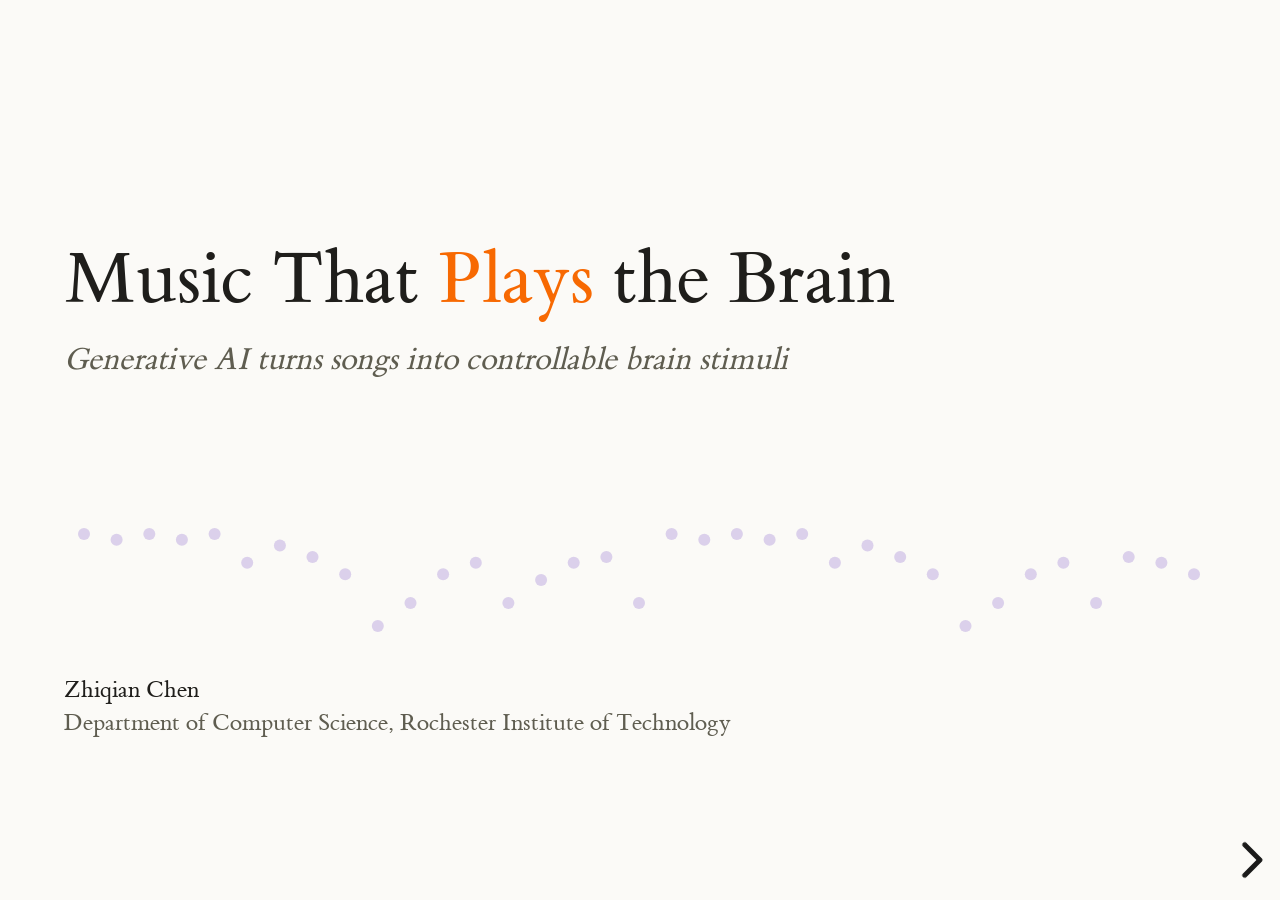
==== bibm26-keynote/index.html @ 5668c7ea "Keynote v11 (partial): credibility wording, restored slides with jobs, close with QR to a stimulus p" ====
<!doctype html>
<html lang="en">
<head>
<meta charset="utf-8">
<meta name="viewport" content="width=device-width, initial-scale=1">
<title>Music You Can Experiment On</title>
<link rel="stylesheet" href="../shared/reveal/reveal.css">
<link rel="stylesheet" href="../shared/style.css">
</head>
<body>
<div class="reveal"><div class="slides">

<section data-sec="20" class="cover" data-background-color="#FBFAF7">
  <h1>Music That <span>Plays</span> the Brain</h1>
  <p class="sub">Generative AI turns songs into controllable brain stimuli</p>
  <svg class="cover-mel" viewBox="0 0 1150 120" width="1150" height="120"><circle cx="20.0" cy="14.0" r="6" fill="#7D55C7" style="animation-delay:0.00s"/><circle cx="52.6" cy="19.8" r="6" fill="#7D55C7" style="animation-delay:0.16s"/><circle cx="85.3" cy="14.0" r="6" fill="#7D55C7" style="animation-delay:0.32s"/><circle cx="117.9" cy="19.8" r="6" fill="#7D55C7" style="animation-delay:0.48s"/><circle cx="150.6" cy="14.0" r="6" fill="#7D55C7" style="animation-delay:0.64s"/><circle cx="183.2" cy="42.8" r="6" fill="#7D55C7" style="animation-delay:0.80s"/><circle cx="215.9" cy="25.5" r="6" fill="#7D55C7" style="animation-delay:0.96s"/><circle cx="248.5" cy="37.0" r="6" fill="#7D55C7" style="animation-delay:1.12s"/><circle cx="281.2" cy="54.2" r="6" fill="#7D55C7" style="animation-delay:1.28s"/><circle cx="313.8" cy="106.0" r="6" fill="#7D55C7" style="animation-delay:1.44s"/><circle cx="346.5" cy="83.0" r="6" fill="#7D55C7" style="animation-delay:1.60s"/><circle cx="379.1" cy="54.2" r="6" fill="#7D55C7" style="animation-delay:1.76s"/><circle cx="411.8" cy="42.8" r="6" fill="#7D55C7" style="animation-delay:1.92s"/><circle cx="444.4" cy="83.0" r="6" fill="#7D55C7" style="animation-delay:2.08s"/><circle cx="477.1" cy="60.0" r="6" fill="#7D55C7" style="animation-delay:2.24s"/><circle cx="509.7" cy="42.8" r="6" fill="#7D55C7" style="animation-delay:2.40s"/><circle cx="542.4" cy="37.0" r="6" fill="#7D55C7" style="animation-delay:2.56s"/><circle cx="575.0" cy="83.0" r="6" fill="#7D55C7" style="animation-delay:2.72s"/><circle cx="607.6" cy="14.0" r="6" fill="#7D55C7" style="animation-delay:2.88s"/><circle cx="640.3" cy="19.8" r="6" fill="#7D55C7" style="animation-delay:3.04s"/><circle cx="672.9" cy="14.0" r="6" fill="#7D55C7" style="animation-delay:3.20s"/><circle cx="705.6" cy="19.8" r="6" fill="#7D55C7" style="animation-delay:3.36s"/><circle cx="738.2" cy="14.0" r="6" fill="#7D55C7" style="animation-delay:3.52s"/><circle cx="770.9" cy="42.8" r="6" fill="#7D55C7" style="animation-delay:3.68s"/><circle cx="803.5" cy="25.5" r="6" fill="#7D55C7" style="animation-delay:3.84s"/><circle cx="836.2" cy="37.0" r="6" fill="#7D55C7" style="animation-delay:4.00s"/><circle cx="868.8" cy="54.2" r="6" fill="#7D55C7" style="animation-delay:4.16s"/><circle cx="901.5" cy="106.0" r="6" fill="#7D55C7" style="animation-delay:4.32s"/><circle cx="934.1" cy="83.0" r="6" fill="#7D55C7" style="animation-delay:4.48s"/><circle cx="966.8" cy="54.2" r="6" fill="#7D55C7" style="animation-delay:4.64s"/><circle cx="999.4" cy="42.8" r="6" fill="#7D55C7" style="animation-delay:4.80s"/><circle cx="1032.1" cy="83.0" r="6" fill="#7D55C7" style="animation-delay:4.96s"/><circle cx="1064.7" cy="37.0" r="6" fill="#7D55C7" style="animation-delay:5.12s"/><circle cx="1097.4" cy="42.8" r="6" fill="#7D55C7" style="animation-delay:5.28s"/><circle cx="1130.0" cy="54.2" r="6" fill="#7D55C7" style="animation-delay:5.44s"/></svg>
  <div class="who">Zhiqian Chen<br><span>Department of Computer Science, Rochester Institute of Technology</span></div>
  <aside class="notes">[minute 0.0 of 29] Title confirmed by Zhiqian 2026-11-15: Music That Plays the Brain (no subtitle). The italic line is a tagline, not part of the title. The dots are the opening of Für Elise. Say nothing. Go straight to the sound.</aside>
</section>

<section data-sec="60">
  <span class="mark">Listen</span>
  <h2>This song was played back from electrodes on the brains of 29 patients</h2>
  <div class="fp">
    <div class="f"><img src="../shared/figs/papers/bellier_spec_orig.png" data-evidence style="width:720px"><img src="../shared/figs/papers/bellier_spec_recon.png" data-evidence style="width:720px;margin-top:6px"></div>
    <div class="p">
      <p class="key">Heard vs decoded</p>
      <div class="audio-row"><button class="play" data-audio="../shared/audio/bellier_original.mp3">play</button><span>heard</span></div>
      <div class="audio-row"><button class="play" data-audio="../shared/audio/bellier_nonlinear.mp3">play</button><span>decoded from the brain</span></div>
      <p class="tldr" style="margin-top:18px">Rhythm and melody contour survive. The decoder learned this one song.</p>
    </div>
  </div>
  <div class="ref"><a href="https://doi.org/10.1371/journal.pbio.3002176">Bellier et al., Music can be reconstructed from human auditory cortex activity using nonlinear decoding models, PLoS Biol 2023</a></div>
  <aside class="notes">[minute 0.3 of 29] Cold open. Press play before saying anything: first what the patients heard, then what a decoder recovered from their cortex. Then: this is 2023, 29 people, one song. By the end of the talk I want you to imagine the reverse: music written for one brain.</aside>
</section>

<section data-sec="75">
  <span class="mark">The question</span>
  <h2>Many people with advanced dementia can still sing the hymns of their youth</h2>
  <div class="fp">
    <div class="f" style="width:620px"><img class="ph" src="../shared/figs/photos/older_adults_choir.jpg" alt="Older adults singing together"><p class="cap">A choir of older adults sings at a Dutch care home</p></div>
    <div class="p" style="max-width:520px">
      <p class="key">Music reaches a brain that has lost almost everything else.</p>
      <p style="font-size:28px;margin-top:30px">What if we could choose the song for one of them, and watch her brain answer?</p>
    </div>
  </div>
  <div class="ref"><a href="https://doi.org/10.1093/brain/awv135">Jacobsen et al., Why musical memory can be preserved in advanced Alzheimer's disease, Brain 2015</a></div>
  <aside class="notes">[minute 1.3 of 29] A pattern families and care staff describe, and the reason Jacobsen 2015 asked why musical memory survives. Tell it as what care staff see, not as one named patient. The photo is a care home choir, not the person in the story. Ask: what if we could choose the song on purpose, and watch the brain answer? The photo returns on the last slide. Backup has the anatomy: the regions that hold long known music show the least atrophy in Alzheimer's (Jacobsen 2015).</aside>
</section>

<section data-sec="30">
  <span class="mark">Your turn</span>
  <h2>Same notes, same sound. Which one is Beethoven?</h2>
  <div style="margin-top:6px">
    <div class="audio-row"><button class="play" data-audio="../shared/audio/fe_order1.mp3">play</button><span>version A</span></div>
    <div class="audio-row"><button class="play" data-audio="../shared/audio/fe_real.mp3">play</button><span>version B</span></div>
    <svg viewBox="0 0 1100 120" width="1100" height="120" data-id="prevreal" style="display:block"><circle cx="20.0" cy="14.0" r="6" fill="#7D55C7"/><circle cx="51.2" cy="19.8" r="6" fill="#7D55C7"/><circle cx="82.4" cy="14.0" r="6" fill="#7D55C7"/><circle cx="113.5" cy="19.8" r="6" fill="#7D55C7"/><circle cx="144.7" cy="14.0" r="6" fill="#7D55C7"/><circle cx="175.9" cy="42.8" r="6" fill="#7D55C7"/><circle cx="207.1" cy="25.5" r="6" fill="#7D55C7"/><circle cx="238.2" cy="37.0" r="6" fill="#7D55C7"/><circle cx="269.4" cy="54.2" r="6" fill="#7D55C7"/><circle cx="300.6" cy="106.0" r="6" fill="#7D55C7"/><circle cx="331.8" cy="83.0" r="6" fill="#7D55C7"/><circle cx="362.9" cy="54.2" r="6" fill="#7D55C7"/><circle cx="394.1" cy="42.8" r="6" fill="#7D55C7"/><circle cx="425.3" cy="83.0" r="6" fill="#7D55C7"/><circle cx="456.5" cy="60.0" r="6" fill="#7D55C7"/><circle cx="487.6" cy="42.8" r="6" fill="#7D55C7"/><circle cx="518.8" cy="37.0" r="6" fill="#7D55C7"/><circle cx="550.0" cy="83.0" r="6" fill="#7D55C7"/><circle cx="581.2" cy="14.0" r="6" fill="#7D55C7"/><circle cx="612.4" cy="19.8" r="6" fill="#7D55C7"/><circle cx="643.5" cy="14.0" r="6" fill="#7D55C7"/><circle cx="674.7" cy="19.8" r="6" fill="#7D55C7"/><circle cx="705.9" cy="14.0" r="6" fill="#7D55C7"/><circle cx="737.1" cy="42.8" r="6" fill="#7D55C7"/><circle cx="768.2" cy="25.5" r="6" fill="#7D55C7"/><circle cx="799.4" cy="37.0" r="6" fill="#7D55C7"/><circle cx="830.6" cy="54.2" r="6" fill="#7D55C7"/><circle cx="861.8" cy="106.0" r="6" fill="#7D55C7"/><circle cx="892.9" cy="83.0" r="6" fill="#7D55C7"/><circle cx="924.1" cy="54.2" r="6" fill="#7D55C7"/><circle cx="955.3" cy="42.8" r="6" fill="#7D55C7"/><circle cx="986.5" cy="83.0" r="6" fill="#7D55C7"/><circle cx="1017.6" cy="37.0" r="6" fill="#7D55C7"/><circle cx="1048.8" cy="42.8" r="6" fill="#7D55C7"/><circle cx="1080.0" cy="54.2" r="6" fill="#7D55C7"/></svg>
  </div>
  <img class="photo" src="../shared/figs/photos/fur_elise_opening.png" style="width:640px;margin-top:6px;display:block">
  <p class="key" style="margin-top:12px">Same notes. Only the rule that picks each next note differs</p>
  <aside class="notes">[minute 2.6 of 29] Play A then B, five seconds each. Ask the room which is Beethoven (B). A is a first order chain built from the same notes: each note depends only on the one before. The full knob comes in Act 5.</aside>
</section>

<section data-sec="45" data-sparse="1">
  <span class="mark">The claim</span>
  <p class="thesis">Soon we will compose music for one brain, and <em>watch it answer</em>.</p>
  <p class="ink2" style="font-size:26px;margin-top:24px">Today: how close we are, the one thing missing, and what we can build together.</p>
  <p class="illus" style="margin-top:30px">Vision</p>
  <aside class="notes">[minute 3.1 of 29] The bold claim of the talk, said slowly. To confirm with Zhiqian: the wording "soon" (no year on the slide). The missing thing is control of the stimulus, revealed in Act 4.</aside>
</section>

<section data-sparse="1" data-gate="off" data-sec="45">
  <span class="mark">Three findings</span>
  <h2>Three steps to get there</h2>
  <ol class="forecast">
    <li>We can already read music in the brain, and music AI predicts the brain.</li>
    <li class="fragment">We cannot steer it yet, because natural music does not change on cue.</li>
    <li class="fragment thesis-item">Generative models begin to turn music into a dial.</li>
  </ol>
  <aside class="notes">[minute 3.8 of 29] Read them slowly. Finding 3 is the thesis, stated fully only in Act 4. These three lines return as the contributions on the last slide.</aside>
</section>

<section data-sec="60" data-auto-animate>
  <span class="mark">The map</span>
  <h2>Four ways the field studies music and the brain, and a missing fifth</h2>
  <svg class="fig map" viewBox="0 0 1152 470" data-id="fieldmap"><rect x="80" y="130" width="220" height="100" rx="3" fill="#DCD1EB"/><text x="100" y="174" font-size="28" fill="#1F1E1B" text-anchor="start" >Music</text><text x="100" y="204" font-size="18" fill="#5F5D50" text-anchor="start" >songs, scores, sound</text><rect x="660" y="130" width="220" height="100" rx="3" fill="#EFEBE5"/><text x="680" y="174" font-size="28" fill="#1F1E1B" text-anchor="start" >Brain</text><text x="680" y="204" font-size="18" fill="#5F5D50" text-anchor="start" >EEG, MEG, fMRI, ECoG</text><rect x="440" y="350" width="200" height="84" rx="3" fill="#EFEBE5"/><text x="460" y="394" font-size="28" fill="#1F1E1B" text-anchor="start" >Models</text><text x="460" y="424" font-size="18" fill="#5F5D50" text-anchor="start" >audio and music AI</text><rect x="960" y="130" width="170" height="100" rx="3" fill="#EFEBE5"/><text x="980" y="174" font-size="28" fill="#1F1E1B" text-anchor="start" >Patients</text><text x="980" y="204" font-size="18" fill="#5F5D50" text-anchor="start" >therapy outcomes</text><g><path d="M300,150 C420,60 560,60 660,140" fill="none" stroke="#ACA39A" stroke-width="1.5"/><path d="M660.0,140.0 L646.1,136.6 L653.6,127.2 z" fill="#ACA39A"/></g><text x="480" y="52" font-size="20" fill="#1F1E1B" text-anchor="middle" >1  Encode</text><text x="480" y="76" font-size="18" fill="#5F5D50" text-anchor="middle" >predict the brain from the music</text><g><path d="M660,210 C560,290 420,290 300,215" fill="none" stroke="#ACA39A" stroke-width="1.5"/><path d="M300.0,215.0 L314.2,216.8 L307.8,227.0 z" fill="#ACA39A"/></g><text x="480" y="300" font-size="20" fill="#1F1E1B" text-anchor="middle" >2  Decode</text><text x="480" y="324" font-size="18" fill="#5F5D50" text-anchor="middle" >play the music back from the brain</text><g><path d="M770,250 C770,360 730,392 650,392" fill="none" stroke="#ACA39A" stroke-width="1.5"/><path d="M650.0,392.0 L663.0,386.0 L663.0,398.0 z" fill="#ACA39A"/></g><text x="800" y="420" font-size="20" fill="#1F1E1B" text-anchor="start" >3  Compare</text><text x="800" y="444" font-size="18" fill="#5F5D50" text-anchor="start" >does a model resemble the brain?</text><g><path d="M880,180 L955,180" fill="none" stroke="#ACA39A" stroke-width="1.5"/><path d="M955.0,180.0 L942.0,186.0 L942.0,174.0 z" fill="#ACA39A"/></g><text x="960" y="270" font-size="20" fill="#1F1E1B" text-anchor="start" >4  Treat</text><text x="960" y="294" font-size="18" fill="#5F5D50" text-anchor="start" >does music help patients?</text><g><path d="M440,392 C260,392 190,330 190,240" fill="none" stroke="#ACA39A" stroke-width="1.5" stroke-dasharray="6 6"/><path d="M190.0,240.0 L196.0,253.0 L184.0,253.0 z" fill="#ACA39A"/></g><text x="40" y="440" font-size="20" fill="#1F1E1B" text-anchor="start" >5  Control</text><text x="40" y="464" font-size="18" fill="#5F5D50" text-anchor="start" >set the music, one knob at a time</text></svg>
  <aside class="notes">[minute 4.6 of 29] Say in one line: EEG and MEG give the when, fMRI the where, intracranial both (backup slide). This map returns before every study. Arrows 1 and 2 are Act 2. Arrow 3 is Act 3. Arrow 4 is Act 4. Arrow 5, dashed, is the gap and Act 5.</aside>
</section>

<section data-sec="50">
  <span class="mark">1 Why music</span>
  <h2>Music releases dopamine twice: while we wait for the peak, and when it lands</h2>
  <div class="fp">
    <div class="f" style="width:900px"><svg class="fig" viewBox="0 0 1152 400"><g data-accent="1">
    <line x1="40" y1="300" x2="1100" y2="300" stroke="#ACA39A"/>
    <text x="1100" y="330" font-size="21" fill="#5F5D50" text-anchor="end">time in the piece</text>
    <path d="M40,290 C300,285 420,250 560,180 C620,150 650,120 700,110 C760,100 780,200 860,270 L1100,285" fill="none" stroke="#7C878E" stroke-width="1.5"/>
    <g class="fragment" data-fragment-index="1">
      <rect x="380" y="60" width="300" height="250" fill="#EFEBE5" opacity=".7"/>
      <text x="530" y="95" font-size="27" fill="#1F1E1B" text-anchor="middle">anticipation</text>
      <text x="530" y="125" font-size="23" fill="#5F5D50" text-anchor="middle">caudate</text>
    </g>
    <g class="fragment" data-fragment-index="2">
      <circle cx="700" cy="110" r="9" fill="#F76902"/>
      <text x="722" y="80" font-size="27" fill="#1F1E1B">peak pleasure</text>
      <text x="722" y="110" font-size="23" fill="#5F5D50">nucleus accumbens</text>
    </g>
    <g class="fragment" data-fragment-index="3">
      <text x="40" y="375" font-size="29" fill="#1F1E1B">Expectation is part of the reward. Whoever shapes expectation shapes the response.</text>
    </g>
  </g></svg>
    <p class="illus" style="margin-top:4px">Schematic of the paper's finding, not data</p></div>
    <div class="p"><div class="people"><figure><img src="../shared/figs/people/zatorre.jpg" alt="Robert Zatorre"><figcaption>Robert Zatorre<span>McGill, senior author</span></figcaption></figure></div></div>
  </div>
  <div class="ref"><a href="https://doi.org/10.1038/nn.2726">Salimpoor et al., Anatomically distinct dopamine release during anticipation and experience of peak emotion to music, Nat Neurosci 2011</a></div>
  <aside class="notes">[minute 5.6 of 29] One line from the backup slide: music recruits motor, reward, memory and emotion systems at once (Koelsch 2014). PET gives the chemistry, fMRI the timing, same listeners, same music. Last line plants a seed: expectation is part of the reward, and a generator can shape expectation. Check against the paper before saying it: chills were confirmed with psychophysiological recordings (heart rate, respiration, skin conductance), a hook for the ECG and wearables people in the room.</aside>
</section>

<section data-sec="35">
  <span class="mark">1 Why music</span>
  <h2>A steady beat can make a person with Parkinson's walk better</h2>
  <div class="fp">
    <div class="f" style="width:340px"><img class="ph" src="../shared/figs/photos/metronome.jpg" alt="A metronome"></div>
    <div class="p">
      <p class="key">The beat reaches the motor system directly</p>
      <p class="tldr">Patients step to the pulse: rhythmic auditory stimulation.</p>
    </div>
  </div>
  <div class="ref"><a href="https://doi.org/10.3389/fneur.2022.940419">Ye et al., Front Neurol 2022</a></div>
  <aside class="notes">[minute 6.4 of 29] Say: remember this one, it comes back in the clinic. Beat and meter show up in EEG as peaks at the beat frequency, even when the meter is only imagined (Nozaradan 2011, in Act 2). Plant for Act 4: the best understood music therapy is the one where the stimulus has a knob, the tempo.</aside>
</section>

<section data-sec="60">
  <span class="mark">2 What we can see · Running example</span>
  <h2>Your brain predicts every next note, and EEG can see the surprise</h2>
  <svg class="fig" viewBox="0 0 1152 420" data-id="fe"><circle cx="40" cy="40" r="7" fill="#7D55C7" data-id="fe0"/><text x="40" y="200" font-size="17" fill="#5F5D50" text-anchor="middle" >E5</text><circle cx="100" cy="47" r="7" fill="#7D55C7" data-id="fe1"/><text x="100" y="200" font-size="17" fill="#5F5D50" text-anchor="middle" >D&#9839;5</text><rect class="fragment" data-fragment-index="1" x="88" y="344.9" width="24" height="35.099999999999994" fill="#ACA39A"/><circle cx="160" cy="40" r="7" fill="#7D55C7" data-id="fe2"/><text x="160" y="200" font-size="17" fill="#5F5D50" text-anchor="middle" >E5</text><rect class="fragment" data-fragment-index="1" x="148" y="380.0" width="24" height="1.5" fill="#ACA39A"/><circle cx="220" cy="47" r="7" fill="#7D55C7" data-id="fe3"/><text x="220" y="200" font-size="17" fill="#5F5D50" text-anchor="middle" >D&#9839;5</text><rect class="fragment" data-fragment-index="1" x="208" y="344.9" width="24" height="35.099999999999994" fill="#ACA39A"/><circle cx="280" cy="40" r="7" fill="#7D55C7" data-id="fe4"/><text x="280" y="200" font-size="17" fill="#5F5D50" text-anchor="middle" >E5</text><rect class="fragment" data-fragment-index="1" x="268" y="380.0" width="24" height="1.5" fill="#ACA39A"/><circle cx="340" cy="75" r="7" fill="#7D55C7" data-id="fe5"/><text x="340" y="200" font-size="17" fill="#5F5D50" text-anchor="middle" >B4</text><rect class="fragment" data-fragment-index="1" x="328" y="284.9" width="24" height="95.1" fill="#ACA39A"/><circle cx="400" cy="54" r="7" fill="#7D55C7" data-id="fe6"/><text x="400" y="200" font-size="17" fill="#5F5D50" text-anchor="middle" >D5</text><rect class="fragment" data-fragment-index="1" x="388" y="284.9" width="24" height="95.1" fill="#ACA39A"/><circle cx="460" cy="68" r="7" fill="#7D55C7" data-id="fe7"/><text x="460" y="200" font-size="17" fill="#5F5D50" text-anchor="middle" >C5</text><rect class="fragment" data-fragment-index="1" x="448" y="380.0" width="24" height="1.5" fill="#ACA39A"/><circle cx="520" cy="89" r="7" fill="#7D55C7" data-id="fe8"/><text x="520" y="200" font-size="17" fill="#5F5D50" text-anchor="middle" >A4</text><rect class="fragment" data-fragment-index="1" x="508" y="320.0" width="24" height="60.0" fill="#ACA39A"/><circle cx="580" cy="152" r="7" fill="#7D55C7" data-id="fe9"/><text x="580" y="200" font-size="17" fill="#5F5D50" text-anchor="middle" >C4</text><rect class="fragment" data-fragment-index="1" x="568" y="320.0" width="24" height="60.0" fill="#ACA39A"/><circle cx="640" cy="124" r="7" fill="#7D55C7" data-id="fe10"/><text x="640" y="200" font-size="17" fill="#5F5D50" text-anchor="middle" >E4</text><rect class="fragment" data-fragment-index="1" x="628" y="380.0" width="24" height="1.5" fill="#ACA39A"/><circle cx="700" cy="89" r="7" fill="#7D55C7" data-id="fe11"/><text x="700" y="200" font-size="17" fill="#5F5D50" text-anchor="middle" >A4</text><rect class="fragment" data-fragment-index="1" x="688" y="300.68" width="24" height="79.32000000000001" fill="#ACA39A"/><circle cx="760" cy="75" r="7" fill="#7D55C7" data-id="fe12"/><text x="760" y="200" font-size="17" fill="#5F5D50" text-anchor="middle" >B4</text><rect class="fragment" data-fragment-index="1" x="748" y="320.0" width="24" height="60.0" fill="#ACA39A"/><circle cx="820" cy="124" r="7" fill="#7D55C7" data-id="fe13"/><text x="820" y="200" font-size="17" fill="#5F5D50" text-anchor="middle" >E4</text><rect class="fragment" data-fragment-index="1" x="808" y="284.9" width="24" height="95.1" fill="#ACA39A"/><circle cx="880" cy="96" r="7" fill="#7D55C7" data-id="fe14"/><text x="880" y="200" font-size="17" fill="#5F5D50" text-anchor="middle" >G&#9839;4</text><rect class="fragment" data-fragment-index="1" x="868" y="240.68" width="24" height="139.32" fill="#7D55C7"/><circle cx="940" cy="75" r="7" fill="#7D55C7" data-id="fe15"/><text x="940" y="200" font-size="17" fill="#5F5D50" text-anchor="middle" >B4</text><rect class="fragment" data-fragment-index="1" x="928" y="380.0" width="24" height="1.5" fill="#ACA39A"/><circle cx="1000" cy="68" r="7" fill="#7D55C7" data-id="fe16"/><text x="1000" y="200" font-size="17" fill="#5F5D50" text-anchor="middle" >C5</text><rect class="fragment" data-fragment-index="1" x="988" y="224.9" width="24" height="155.1" fill="#F76902"/><circle cx="1060" cy="124" r="7" fill="#7D55C7" data-id="fe17"/><text x="1060" y="200" font-size="17" fill="#5F5D50" text-anchor="middle" >E4</text><rect class="fragment" data-fragment-index="1" x="1048" y="260.0" width="24" height="120.0" fill="#7D55C7"/><line x1="20" y1="380" x2="1090" y2="380" stroke="#ACA39A"/><g class="fragment" data-fragment-index="1"><text x="20" y="236" font-size="19" fill="#5F5D50" text-anchor="start" >surprise of each note given the one before (bits)</text></g></svg>
  <aside class="notes">[minute 7.0 of 29] Audience moment: play the first eight notes in your head or hum them, ask the room which note surprised them. Then reveal the bars. Our running example. Top: the first 18 notes, height is pitch. Fragment: surprise of each note given the previous one, counted on this excerpt. The E, D sharp trill is predictable. The turn to G sharp and the leaps are surprising, orange above 2 bits. Question for the room: does the brain track this curve?</aside>
</section>

<section data-sec="40">
  <span class="mark">2 What we can see · Encode</span>
  <h2>EEG tracks how surprised you are, note by note</h2>
  <div class="fp">
    <div class="f"><svg class="fig" viewBox="0 0 700 350" style="width:700px"><text x="0" y="22" font-size="20" fill="#5F5D50" text-anchor="start" >EEG prediction correlation, mean of 20 listeners</text><text x="0" y="70" font-size="24" fill="#1F1E1B" text-anchor="start" >sound only</text><g><rect x="250" y="46" width="308.2" height="34" fill="#ACA39A"/><text x="566.2222222222222" y="70" font-size="23" fill="#1F1E1B" text-anchor="start" >0.073</text></g><text x="0" y="220" font-size="24" fill="#1F1E1B" text-anchor="start" >sound plus surprise</text><g data-accent="1"><rect x="250" y="196" width="329.3" height="34" fill="#F76902"/><text x="587.3333333333334" y="220" font-size="23" fill="#1F1E1B" text-anchor="start" >0.078</text></g></svg></div>
    <div class="p">
      <p class="key">Small but reliable</p>
      <ul><li>Seen in most of the 20 listeners</li><li>Stronger in musicians</li></ul>
    </div>
  </div>
  <div class="ref"><a href="https://doi.org/10.7554/eLife.51784">Di Liberto et al., eLife 2020</a></div>
  <aside class="notes">[minute 8.0 of 29] Means read approximately from Fig 2A. The effect sits over central channels about 200 ms after each note and was confirmed with ECoG. Prediction correlations are small in absolute terms, this is normal for continuous EEG. The point is the reliable difference.</aside>
</section>

<section data-sec="60">
  <span class="mark">2 What we can see · Encode</span>
  <h2>Try it: imagine a march. Your cortex now shows a peak the beat does not have</h2>
  <div class="fp">
    <div class="f"><img src="../shared/figs/papers/nozaradan_spectrum.png" data-evidence style="width:400px"></div>
    <div class="p">
      <p class="key">EEG peaks at the imagined meter</p>
      <p class="tldr">Same beat for everyone, 2.4 Hz. Asked to imagine a march, listeners show a peak at 1.2 Hz. A waltz, at 0.8 and 1.6 Hz.</p>
      <div class="people"><figure><img src="../shared/figs/people/nozaradan.jpg" alt="Sylvie Nozaradan"><figcaption>Sylvie Nozaradan<span>UCLouvain</span></figcaption></figure></div>
    </div>
  </div>
  <div class="ref"><a href="https://doi.org/10.1523/JNEUROSCI.0411-11.2011">Nozaradan et al., Tagging the neuronal entrainment to beat and meter, J Neurosci 2011</a></div>
  <aside class="notes">[minute 8.7 of 29] Audience moment. Play nothing, tap a steady beat on the lectern and ask the room to imagine it as a march: one two, one two. Then reveal: in EEG, listeners who imagine a march show a peak at half the beat frequency, a waltz at a third. The meter exists only in the brain. Nozaradan 2011, J Neurosci. Red: march imagery, green: waltz, blue: beat only.</aside>
</section>

<section data-sec="60">
  <span class="mark">2 What we can see · Decode</span>
  <h2>From brain scans, an AI composer makes music that matches what people heard in genre and mood</h2>
  
  <div class="cols" style="margin-top:20px">
    <div><div class="audio-row"><button class="play" data-audio="../shared/audio/b2m_heard1.mp3">play</button><span>what they heard</span></div>
    <div class="audio-row"><button class="play" data-audio="../shared/audio/b2m_recon1.mp3">play</button><span>made from their brain scan</span></div>
    <p class="cap" style="margin-top:10px">the authors' best example, 5 people scanned</p></div>
    <div><p class="big">85%</p><p class="ink2" style="font-size:22px">of clips picked out against another clip, chance 50%. 66% in a low level sound space.</p></div>
  </div>
  <p class="tldr" style="margin-top:30px">Genre, instruments and mood carry over. Timing and tempo often do not.</p>
  <img src="../shared/figs/denk2023_fig1.png" data-evidence style="width:1000px;display:block;margin-top:14px">
  <div class="ref"><a href="https://doi.org/10.1038/s41467-025-66731-7">Denk, Takagi et al., Text to music generation models capture musical semantic representations in the human brain, Nat Commun 2025</a></div>
  <aside class="notes">[minute 9.7 of 29] Audio: two of the authors' highlight pairs from the Brain2Music project page, manually selected as the best of 10. Play 5 s of each. The brain gives 128 numbers, MusicLM supplies the rest. Values read approximately from Fig 1a (MuLan identification, medians over 5 listeners). Five listeners, 540 clips. fMRI is mapped to a 128 number music embedding, MusicLM turns it into sound. Chance is 50 percent. Identification: is the generated clip closer to the true clip than to a random other clip, judged in the MuLan embedding space. 0.5 is chance. Green boxes, right group: generated by MusicLM. Remember the 128 numbers, they return in Act 3. MuLan is the space the decoder is trained to hit, so 85 percent there is the generous measure. In the low level w2v-BERT space it is about 66 percent. The 5 is the number of people scanned, not judges. The 85 percent is judged in the MuLan embedding the decoder aims at. In a low level audio space it is about 66 percent, against a ceiling of about 79 (backup has the bars).</aside>
</section>

<section data-sec="55">
  <span class="mark">2 We can read the musical brain</span>
  <h2>A music AI's layers line up with the auditory cortex's hierarchy</h2>
  <div class="fp">
    <div class="f"><svg class="fig" viewBox="0 0 560 420" style="width:560px"><line x1="70" y1="354" x2="440" y2="354" stroke="#ACA39A"/><text x="60" y="360" font-size="18" fill="#5F5D50" text-anchor="end" >0</text><text x="60" y="200.0" font-size="18" fill="#5F5D50" text-anchor="end" >0.5</text><text x="60" y="40" font-size="18" fill="#5F5D50" text-anchor="end" >1</text><text x="70.0" y="380" font-size="18" fill="#5F5D50" text-anchor="middle" >0</text><text x="190.0" y="380" font-size="18" fill="#5F5D50" text-anchor="middle" >4</text><text x="310.0" y="380" font-size="18" fill="#5F5D50" text-anchor="middle" >8</text><text x="430.0" y="380" font-size="18" fill="#5F5D50" text-anchor="middle" >12</text><text x="255.0" y="410" font-size="20" fill="#5F5D50" text-anchor="middle" >model layer</text><polyline fill="none" stroke="#009CBD" stroke-width="2.5" points="70.0,219.6 100.0,152.4 130.0,133.2 160.0,120.4 190.0,171.6 220.0,194.0 250.0,235.6 280.0,264.4 310.0,274.0 340.0,270.8 370.0,251.6 400.0,267.6 430.0,235.6"/><polyline fill="none" stroke="#ACA39A" stroke-width="1.8" stroke-dasharray="6 5" points="70.0,347.6 100.0,280.4 130.0,171.6 160.0,152.4 190.0,142.8 220.0,114.0 250.0,114.0 280.0,101.2 310.0,85.2 340.0,78.8 370.0,59.6 400.0,69.2 430.0,75.6"/><polyline fill="none" stroke="#7D55C7" stroke-width="2.5" points="70.0,328.4 100.0,280.4 130.0,290.0 160.0,280.4 190.0,251.6 220.0,210.0 250.0,142.8 280.0,133.2 310.0,94.8 340.0,78.8 370.0,62.8 400.0,72.4 430.0,75.6"/><text x="438.0" y="81.6" font-size="20" fill="#1F1E1B" text-anchor="start" >far sites</text><text x="438.0" y="241.6" font-size="20" fill="#5F5D50" text-anchor="start" >early sites</text><text x="80" y="14" font-size="18" fill="#5F5D50" text-anchor="start" >fit, normalized</text></svg></div>
    <div class="p">
      <p class="key">Early layers fit primary auditory cortex. Late layers fit sites farther out</p>
      <div class="people"><figure><img src="../shared/figs/people/mesgarani.jpg" alt="Nima Mesgarani"><figcaption>Nima Mesgarani<span>Columbia</span></figcaption></figure></div>
    </div>
  </div>
  <div class="ref"><a href="https://doi.org/10.1038/s41467-025-63961-7">Mischler, Li, Bickel, Mehta, Mesgarani, Nat Commun 2025</a></div>
  <aside class="notes">[minute 10.7 of 29] Three electrode clusters: blue prefers early layers and sits in primary auditory cortex, yellow peaks in middle to late layers, magenta prefers late layers and sits farthest out. Bach pieces, 20 EEG listeners and 6 iEEG patients. The first time a generative music model, not a hand built feature set, is the encoding model. Expertise changes how strongly context is encoded. Curves redrawn approximately from Fig 3a: teal is the early layer cluster (blue in the brain image) near primary auditory cortex, purple the late layer cluster farthest out. A third, middle cluster (yellow in the paper) peaks in middle to late layers.</aside>
</section>

<section data-sec="70">
  <span class="mark">2 We can read the musical brain · My own data</span>
  <h2>In 29 listeners, more surprising notes get a bigger brain response <span class="status prog">In progress</span></h2>
  <div class="fp">
    <div class="f"><svg class="fig" viewBox="0 0 700 380" style="width:700px"><rect x="216.4" y="30" width="195.2" height="290" fill="#EFEBE5"/><line x1="70" y1="206.1" x2="680" y2="206.1" stroke="#ACA39A"/><line x1="143.2" y1="30" x2="143.2" y2="320" stroke="#ACA39A" stroke-dasharray="3 4"/><polygon points="70.0,121.8 82.3,117.4 94.4,133.0 106.6,138.6 118.9,133.7 131.1,138.5 143.2,143.9 155.4,141.0 167.6,133.7 179.9,110.6 192.0,105.9 204.2,145.6 216.5,125.2 228.6,120.4 240.8,61.8 253.0,43.9 265.2,44.5 277.4,57.3 289.6,65.6 301.8,87.0 314.1,50.7 326.2,57.7 338.4,66.0 350.6,77.4 362.8,82.5 375.0,110.8 387.2,115.1 399.4,117.9 411.7,128.3 423.8,128.8 436.0,100.4 448.2,121.0 460.4,122.7 472.6,131.4 484.8,135.8 497.0,157.5 509.2,149.3 521.4,142.1 533.6,164.8 545.8,172.3 558.0,146.1 570.2,146.4 582.4,165.0 594.6,163.3 606.8,193.9 619.0,194.5 631.2,200.2 643.4,177.8 655.6,185.8 667.8,209.3 680.0,209.1 680.0,265.7 667.8,265.9 655.6,248.7 643.4,245.9 631.2,266.7 619.0,251.6 606.8,262.6 594.6,229.2 582.4,218.9 570.2,215.0 558.0,213.3 545.8,241.3 533.6,231.5 521.4,199.5 509.2,206.4 497.0,220.0 484.8,205.3 472.6,210.8 460.4,180.3 448.2,169.3 436.0,151.4 423.8,189.3 411.7,187.6 399.4,175.0 387.2,178.8 375.0,183.3 362.8,154.6 350.6,155.2 338.4,143.0 326.2,126.2 314.1,119.0 301.8,154.6 289.6,135.4 277.4,124.2 265.2,102.3 253.0,112.7 240.8,130.9 228.6,175.9 216.5,176.7 204.2,190.9 192.0,159.1 179.9,166.9 167.6,203.9 155.4,201.1 143.2,204.6 131.1,206.0 118.9,201.0 106.6,210.5 94.4,207.3 82.3,191.0 70.0,207.4" fill="#FAD6BA" opacity=".7"/><polyline fill="none" stroke="#7C878E" stroke-width="2" points="70.0,137.3 82.3,139.7 94.4,148.7 106.6,176.5 118.9,170.8 131.1,180.2 143.2,177.8 155.4,181.8 167.6,170.9 179.9,194.8 192.0,197.8 204.2,173.4 216.5,196.6 228.6,228.4 240.8,269.2 253.0,269.6 265.2,261.6 277.4,258.6 289.6,269.1 301.8,271.0 314.1,252.1 326.2,275.4 338.4,263.3 350.6,262.4 362.8,247.0 375.0,220.2 387.2,231.4 399.4,215.9 411.7,208.5 423.8,190.2 436.0,194.7 448.2,197.1 460.4,188.4 472.6,163.6 484.8,191.8 497.0,175.3 509.2,155.6 521.4,148.7 533.6,143.6 545.8,144.3 558.0,156.3 570.2,148.6 582.4,152.3 594.6,130.2 606.8,140.9 619.0,110.3 631.2,114.1 643.4,102.8 655.6,101.6 667.8,66.0 680.0,111.1"/><polyline fill="none" stroke="#F76902" stroke-width="2.5" points="70.0,164.6 82.3,154.2 94.4,170.1 106.6,174.6 118.9,167.4 131.1,172.3 143.2,174.3 155.4,171.0 167.6,168.8 179.9,138.7 192.0,132.5 204.2,168.2 216.5,151.0 228.6,148.2 240.8,96.3 253.0,78.3 265.2,73.4 277.4,90.8 289.6,100.5 301.8,120.8 314.1,84.9 326.2,91.9 338.4,104.5 350.6,116.3 362.8,118.6 375.0,147.1 387.2,147.0 399.4,146.5 411.7,157.9 423.8,159.0 436.0,125.9 448.2,145.1 460.4,151.5 472.6,171.1 484.8,170.5 497.0,188.8 509.2,177.9 521.4,170.8 533.6,198.1 545.8,206.8 558.0,179.7 570.2,180.7 582.4,191.9 594.6,196.3 606.8,228.3 619.0,223.1 631.2,233.4 643.4,211.8 655.6,217.2 667.8,237.6 680.0,237.4"/><text x="143.2" y="344" font-size="17" fill="#5F5D50" text-anchor="middle">0</text><text x="299.4" y="344" font-size="17" fill="#5F5D50" text-anchor="middle">0.2</text><text x="455.5" y="344" font-size="17" fill="#5F5D50" text-anchor="middle">0.4</text><text x="611.7" y="344" font-size="17" fill="#5F5D50" text-anchor="middle">0.6</text><text x="375" y="368" font-size="18" fill="#5F5D50" text-anchor="middle">seconds after the note starts</text><text x="149.2" y="44" font-size="16" fill="#5F5D50">note</text><text x="222.4" y="48" font-size="16" fill="#5F5D50">cluster, p = 0.0028</text><text x="444.0" y="111.9" font-size="19" fill="#1F1E1B">surprising notes</text><text x="244.7" y="301.4" font-size="19" fill="#5F5D50">expected notes</text><text x="60" y="211.1" font-size="16" fill="#5F5D50" text-anchor="end">0</text><text x="14" y="40" font-size="16" fill="#5F5D50">EEG (SD)</text></svg></div>
    <div class="p">
      <p class="key">0.16 s after the note, over the top of the head</p>
      <p class="tldr">Orange: notes one SD more surprising. Gray: one SD less.</p>
    </div>
  </div>
  <div class="ref"><a href="https://openneuro.org/datasets/ds005876">OpenNeuro ds005876</a><span class="sep"></span>Chen, unpublished analysis</div>
  <aside class="notes">[minute 11.6 of 29] Orange: notes one SD more surprising, gray: one SD less. 29 listeners in all, 14 to 21 per song. Clear when averaged over hundreds of notes. Not yet run: the group level control with an untrained model, and confirming which nuisance regressors are in the regression. Surprise for every note from MusicGen-large, EEG from an open dataset of people hearing familiar songs. Live demo: aquastar.github.io/music-to-brain/eeg-demo. Not yet tested against the untrained model at group level. Regression over all songs and all 29 listeners, separating overlapping note responses. Cluster permutation p = 0.0028, 11 frontocentral channels, 0.09 to 0.34 s, peak 0.16 s, a P2 like window. Scalp maps: extra response per one SD more surprise. If time allows, switch to the demo for 20 seconds: step to the next surprising note at quarter speed. Fallback is a screen recording. To confirm with Zhiqian: which nuisance regressors (envelope, onsets) the group regression includes. Scalp maps use teal for negative and purple for positive.</aside>
</section>

<section data-sec="90">
  <span class="mark">2 We can read the musical brain · Demo</span>
  <h2>Interactive: recorded public EEG, 19 listeners hearing this song</h2>
  <div style="width:1152px;height:545px;overflow:hidden;border-bottom:1px solid #D7D2CB"><iframe class="embed" data-src="../eeg-demo/index.html" width="1440" height="680" style="transform:scale(0.78);transform-origin:0 0" title="EEG surprise demo"></iframe></div>
  <aside class="notes">[minute 12.8 of 29] Say before stepping: averaged over hundreds of notes the effect is clear, a single note is too noisy to read. The surprising notes shown are picked by the model, not by me. Live demo, 60 to 90 s. Pick Home on the Range, quarter speed, press next surprising note. Point at the score, the model curve and the EEG bump in the shaded window. Fallback: the 20 s screen recording. Public dataset OpenNeuro ds005876. Fallback if the browser fails: shared/eeg_demo_fallback.webm (20 s screen recording, three surprising notes at quarter speed). Honest turn: tick "Control: random model" at the end. Per note an untrained model does as well (0.155 vs 0.083), which leads straight into the catch slide.</aside>
</section>

<section data-sec="45">
  <span class="mark">3 The catch</span>
  <h2>In a reconstruction, the brain supplies 128 numbers. The generator supplies the rest</h2>
  <svg class="fig" viewBox="0 0 1152 360"><g data-accent="1">
    <rect x="20" y="110" width="230" height="110" rx="3" fill="#EFEBE5"/><text x="135" y="172" font-size="24" text-anchor="middle" fill="#1F1E1B">fMRI</text>
    <path d="M250,165 L360,165" stroke="#7C878E" stroke-width="1.5"/>
    <rect x="370" y="145" width="90" height="40" rx="3" fill="#FAD6BA"/><text x="415" y="172" font-size="20" text-anchor="middle" fill="#1F1E1B">128</text>
    <text x="415" y="215" font-size="18" text-anchor="middle" fill="#5F5D50">numbers</text>
    <path d="M460,165 L570,165" stroke="#7C878E" stroke-width="1.5"/>
    <rect x="580" y="50" width="380" height="230" rx="3" fill="#DCD1EB"/><text x="770" y="160" font-size="28" text-anchor="middle" fill="#1F1E1B">music generator</text>
    <text x="770" y="192" font-size="20" text-anchor="middle" fill="#5F5D50">trained on hundreds of thousands of hours</text>
    <path d="M960,165 L1070,165" stroke="#7C878E" stroke-width="1.5"/><path d="M1062,159 L1074,165 L1062,171 z" fill="#7C878E"/>
    <text x="1080" y="172" font-size="22" fill="#1F1E1B">audio</text>
    <g class="fragment" data-fragment-index="1"><text x="20" y="330" font-size="26" fill="#1F1E1B">The brain picks a direction. The prior fills in the music.</text></g>
  </g></svg>
  <div class="ref"><a href="https://doi.org/10.1038/s41467-025-66731-7">Denk, Takagi et al., Nat Commun 2025</a><span class="sep"></span><a href="https://arxiv.org/abs/2301.11325">Agostinelli et al. 2023</a></div>
  <aside class="notes">[minute 14.2 of 29] MusicLM was trained on about 280 thousand hours of music. The brain supplies 128 numbers. Not a criticism of the paper, which says this itself. It is a criticism of reading reconstruction as understanding.</aside>
</section>

<section data-sec="75">
  <span class="mark">3 The catch</span>
  <h2>Past about eight notes, a better music model fits the brain worse</h2>
  <svg class="fig" viewBox="0 0 1000 480" style="width:1000px"><text x="0" y="50" font-size="21" fill="#1F1E1B" text-anchor="start" >fit to the brain</text><text x="0" y="74" font-size="18" fill="#5F5D50" text-anchor="start" >MEG, gain from surprise</text><line x1="150" y1="180" x2="960" y2="180" stroke="#ACA39A"/><polyline fill="none" stroke="#7D55C7" stroke-width="2.5" points="150.0,161.2 197.6,88.9 245.3,78.2 292.9,62.1 340.6,56.8 388.2,51.4 435.9,46.1 483.5,40.7 531.2,43.4 578.8,46.1 626.5,67.5 674.1,72.9 721.8,78.2 769.4,88.9 817.1,99.6 864.7,121.1 912.4,121.1 960.0,121.1"/><g data-accent="1"><circle cx="483.5" cy="40.7" r="8" fill="#F76902"/><text x="495.52941176470586" y="30.7142857142857" font-size="20" fill="#1F1E1B" text-anchor="start" >peak at 8 notes</text></g><text x="0" y="270" font-size="21" fill="#1F1E1B" text-anchor="start" >model at music</text><text x="0" y="294" font-size="18" fill="#5F5D50" text-anchor="start" >next note accuracy</text><line x1="150" y1="400" x2="960" y2="400" stroke="#ACA39A"/><polyline fill="none" stroke="#7C878E" stroke-width="2.5" points="150.0,385.8 197.6,363.2 245.3,354.7 292.9,346.2 340.6,340.6 388.2,337.7 435.9,334.9 483.5,332.1 531.2,334.9 578.8,329.2 626.5,320.8 674.1,292.5 721.8,292.5 769.4,295.3 817.1,289.6 864.7,264.2 912.4,261.3 960.0,261.3"/><text x="150.0" y="452" font-size="18" fill="#5F5D50" text-anchor="middle" >1</text><text x="340.5882352941177" y="452" font-size="18" fill="#5F5D50" text-anchor="middle" >5</text><text x="578.8235294117646" y="452" font-size="18" fill="#5F5D50" text-anchor="middle" >10</text><text x="626.4705882352941" y="452" font-size="18" fill="#5F5D50" text-anchor="middle" >25</text><text x="721.7647058823529" y="452" font-size="18" fill="#5F5D50" text-anchor="middle" >100</text><text x="960.0" y="452" font-size="18" fill="#5F5D50" text-anchor="middle" >400</text><text x="575.0" y="476" font-size="19" fill="#5F5D50" text-anchor="middle" >notes of context the model may use</text></svg>
  <div class="ref">Redrawn after <a href="https://doi.org/10.7554/eLife.80935">Kern et al., Cortical activity during naturalistic music listening reflects short range predictions based on long term experience, eLife 2022</a></div>
  <aside class="notes">[minute 15.0 of 29] Guess moment first: ask the room whether a model that predicts music better should fit the brain better. Then show the curve. Values read approximately from Fig 3C. Top: how much the Music Transformer's surprise adds to MEG prediction, 35 listeners. Bottom: how well the same model predicts the next note. The model keeps improving with context, the fit to the brain peaks near eight notes and falls. A fit is a filter, not a mechanism.</aside>
</section>

<section data-sec="60" data-sparse="1">
  <span class="mark">3 The catch</span>
  <h2>The catch: in every one of these studies, the music was fixed</h2>
  <div class="cols" style="margin-top:20px">
    <div><p class="big plain">One song</p><p class="ink2" style="font-size:22px">the brain decoder learned only the song it played back</p></div>
    <div><p class="big plain">Five people</p><p class="ink2" style="font-size:22px">behind the AI composer reading brain scans</p></div>
    <div><p class="big plain">Note by note</p><p class="ink2" style="font-size:22px">single notes: too noisy to read</p></div>
  </div>
  <p style="font-size:30px;margin-top:40px">We can see the musical brain. With recorded music, nobody can change one property and hold the rest.</p>
  <aside class="notes">[minute 16.2 of 29] One honest slide. Bellier: one song. Brain2Music: 5 people. My per note check: MusicGen r = 0.083, untrained model 0.155, both inside 2000 shuffles. Also Kern 2022 (backup): past about eight notes a better music model fits the brain worse.</aside>
</section>

<section data-sec="50">
  <span class="mark">4 The clinic</span>
  <h2>In dementia, music lifts mood slightly, yet nobody can say which music or how much</h2>
  <svg class="fig" viewBox="0 0 1152 328"><line x1="566.6666666666666" y1="44" x2="566.6666666666666" y2="245" stroke="#ACA39A"/><text x="556.6666666666666" y="30" font-size="18" fill="#5F5D50" text-anchor="end" >music worse</text><text x="576.6666666666666" y="30" font-size="18" fill="#5F5D50" text-anchor="start" >music better</text><text x="900" y="30" font-size="18" fill="#5F5D50" text-anchor="start" >certainty</text><text x="0" y="88" font-size="23" fill="#1F1E1B" text-anchor="start" >Depressive symptoms</text><g data-accent="1"><line x1="581.3" y1="80" x2="720.7" y2="80" stroke="#F76902" stroke-width="2.5"/><circle cx="651.0" cy="80" r="8" fill="#F76902"/></g><text x="900" y="88" font-size="21" fill="#5F5D50" text-anchor="start" >moderate</text><text x="0" y="154" font-size="23" fill="#1F1E1B" text-anchor="start" >Agitation, aggression</text><g><line x1="504.3" y1="146" x2="665.7" y2="146" stroke="#7C878E" stroke-width="2.5"/><circle cx="585.0" cy="146" r="7" fill="#FBFAF7" stroke="#7C878E" stroke-width="2"/></g><text x="900" y="154" font-size="21" fill="#5F5D50" text-anchor="start" >moderate</text><text x="0" y="220" font-size="23" fill="#1F1E1B" text-anchor="start" >Cognition</text><g><line x1="559.3" y1="212" x2="717.0" y2="212" stroke="#7C878E" stroke-width="2.5"/><circle cx="636.3" cy="212" r="7" fill="#FBFAF7" stroke="#7C878E" stroke-width="2"/></g><text x="900" y="220" font-size="21" fill="#5F5D50" text-anchor="start" >low to very low</text><text x="0" y="314" font-size="21" fill="#5F5D50" text-anchor="start" >Filled: interval excludes zero (orange: moderate certainty). Four weeks after treatment, no clear effect.</text></svg>
  <div class="ref"><a href="https://doi.org/10.1002/14651858.CD003477.pub5">van der Steen et al., Music based therapeutic interventions for people with dementia, Cochrane 2025</a></div>
  <aside class="notes">[minute 17.2 of 29] Music versus usual care at the end of treatment, standardized mean differences with 95 percent intervals. Depression SMD 0.23, moderate certainty. Behavior 0.31, low. Agitation 0.05, moderate certainty of no effect. Cognition 0.19, interval crosses zero, low to very low. This tempers Act 1: musical memory is preserved, but music therapy does not restore memory. Insomnia (Jespersen 2022): self rated sleep improves, objective sleep shows no clear gain.</aside>
</section>

<section data-sec="50">
  <span class="mark">4 The clinic</span>
  <h2>The best understood music therapy is the one where the stimulus is a parameter</h2>
  <div class="fp">
    <div class="f" style="width:240px"><img class="ph" src="../shared/figs/photos/metronome.jpg" alt="A metronome"></div>
    <div class="p">
      <p class="big">+11.3 m per min</p>
      <p class="ink2" style="font-size:22px">walking speed after stroke with rhythmic auditory stimulation, 9 trials, moderate certainty</p>
      <p class="ink2" style="font-size:22px">In Parkinson's, 18 trials: stride length and walking speed improve.</p>
      <p class="tldr" style="margin-top:20px">The beat is a parameter that can be set and repeated.</p>
      <div class="audio-row"><button class="play" data-audio="../shared/audio/metronome_72bpm.mp3">play</button><span>tap along: 72 bpm</span></div>
      <div class="people"><figure><img src="../shared/figs/people/thaut.jpg" alt="Michael Thaut"><figcaption>Michael Thaut<span>U Toronto</span></figcaption></figure></div>
    </div>
  </div>
  <div class="ref"><a href="https://doi.org/10.1002/14651858.CD006787.pub3">Magee et al. 2017</a><span class="sep"></span><a href="https://doi.org/10.3389/fneur.2022.940419">Ye et al. 2022</a></div>
  <aside class="notes">[minute 18.1 of 29] Room moment: play the click and ask everyone to tap their foot. That is the dose a gait therapist sets. Magee 2017: gait velocity +11.34 m per min (9 trials, 268 people, moderate), cadence +10.77 steps per min (7 trials, low). Ye 2022: in Parkinson's, stride length, velocity and UPDRS III improve across 18 RCTs, cadence does not. Payoff of the Act 1 plant. Magee 2017: +10.77 steps per minute after stroke, 7 trials, 223 people, low quality. Ye 2022: in Parkinson's, stride length, velocity and UPDRS III improve across 18 RCTs, no significant effect on cadence. The mechanism is clearest where the stimulus is a parameter. Say: a gait therapist sets the beat near the patient's own cadence, 72 is only an example.</aside>
</section>

<section data-sec="30">
  <span class="mark">4 The clinic</span>
  <p class="thesis">The bottleneck is not the measurement.<br>It is the <em>stimulus</em>.</p>
  <p class="ink2" style="font-size:26px;margin-top:20px">My view. Short artificial sequences already have knobs. Whole pieces of real music did not, until now.</p>
  <aside class="notes">[minute 18.9 of 29] The turn of the talk. One breath: we cannot vary real music one factor at a time, so research stays correlational and therapy stays unreportable. Every crack from Acts 2 and 3 is this one. Finding 3 from the forecast. The metronome slide just showed it: the one therapy with a set stimulus is the best understood.</aside>
</section>

<section data-sec="60">
  <span class="mark">4 The clinic · After the turn</span>
  <h2>Where the stimulus had a knob, the brain moved. Generators bring that knob to whole pieces</h2>
  <svg class="fig" viewBox="0 0 1150 400" style="width:1150px"><text x="0" y="24" font-size="20" fill="#5F5D50" text-anchor="start" >who</text><text x="260" y="24" font-size="20" fill="#5F5D50" text-anchor="start" >what was turned</text><text x="640" y="24" font-size="20" fill="#5F5D50" text-anchor="start" >which knob</text><rect x="0" y="50" width="1150" height="70" rx="3" fill="#EFEBE5"/><text x="16" y="94" font-size="26" fill="#1F1E1B" text-anchor="start" >Koelsch 2000</text><text x="260" y="94" font-size="26" fill="#5F5D50" text-anchor="start" >one chord in a sequence</text><text x="640" y="94" font-size="26" fill="#5F5D50" text-anchor="start" >odd chord vs regular chord</text><rect x="0" y="136" width="1150" height="70" rx="3" fill="#EFEBE5"/><text x="16" y="180" font-size="26" fill="#1F1E1B" text-anchor="start" >Di Liberto 2020</text><text x="260" y="180" font-size="26" fill="#5F5D50" text-anchor="start" >the listener model</text><text x="640" y="180" font-size="26" fill="#5F5D50" text-anchor="start" >how many bars it remembers</text><rect x="0" y="222" width="1150" height="70" rx="3" fill="#EFEBE5"/><text x="16" y="266" font-size="26" fill="#1F1E1B" text-anchor="start" >Kern 2022</text><text x="260" y="266" font-size="26" fill="#5F5D50" text-anchor="start" >the music model</text><text x="640" y="266" font-size="26" fill="#5F5D50" text-anchor="start" >how many notes of context it sees</text><rect x="0" y="308" width="1150" height="70" rx="3" fill="#FAD6BA"/><text x="16" y="352" font-size="26" fill="#1F1E1B" text-anchor="start" >Generators</text><text x="260" y="352" font-size="26" fill="#1F1E1B" text-anchor="start" >the music itself</text><text x="640" y="352" font-size="26" fill="#1F1E1B" text-anchor="start" >chosen properties, whole pieces</text></svg>
  <div class="ref"><a href="https://doi.org/10.1162/089892900562183">Koelsch et al. 2000</a><span class="sep"></span><a href="https://doi.org/10.1016/j.cortex.2019.06.010">Quiroga-Martinez et al. 2019</a></div>
  <aside class="notes">[minute 19.4 of 29] Payoff of the Di Liberto setup: memory length was a property of the listener model, here the music itself moves. Koelsch 2000: ERAN to irregular chords. Mismatch negativity to deviant notes is reduced in uncertain melodies (Quiroga-Martinez 2019, Cortex). Those designs use short artificial sequences. The new thing is naturalistic, parametric control at scale. Controlled stimuli complement natural listening.</aside>
</section>

<section data-sec="25" data-auto-animate>
  <span class="mark">The map</span>
  <h2>Arrow 5: set the music, one knob at a time</h2>
  <svg class="fig map" viewBox="0 -40 1152 510" data-id="fieldmap"><text x="0" y="-12" font-size="24" fill="#5F5D50" text-anchor="start" >Now the stimulus becomes the variable.</text><rect x="80" y="130" width="220" height="100" rx="3" fill="#DCD1EB"/><text x="100" y="174" font-size="28" fill="#1F1E1B" text-anchor="start" >Music</text><text x="100" y="204" font-size="18" fill="#5F5D50" text-anchor="start" >songs, scores, sound</text><rect x="660" y="130" width="220" height="100" rx="3" fill="#EFEBE5"/><text x="680" y="174" font-size="28" fill="#1F1E1B" text-anchor="start" >Brain</text><text x="680" y="204" font-size="18" fill="#5F5D50" text-anchor="start" >EEG, MEG, fMRI, ECoG</text><rect x="440" y="350" width="200" height="84" rx="3" fill="#EFEBE5"/><text x="460" y="394" font-size="28" fill="#1F1E1B" text-anchor="start" >Models</text><text x="460" y="424" font-size="18" fill="#5F5D50" text-anchor="start" >audio and music AI</text><rect x="960" y="130" width="170" height="100" rx="3" fill="#EFEBE5"/><text x="980" y="174" font-size="28" fill="#1F1E1B" text-anchor="start" >Patients</text><text x="980" y="204" font-size="18" fill="#5F5D50" text-anchor="start" >therapy outcomes</text><g><path d="M300,150 C420,60 560,60 660,140" fill="none" stroke="#ACA39A" stroke-width="1.5"/><path d="M660.0,140.0 L646.1,136.6 L653.6,127.2 z" fill="#ACA39A"/></g><text x="480" y="52" font-size="20" fill="#5F5D50" text-anchor="middle" >1  Encode</text><text x="480" y="76" font-size="18" fill="#5F5D50" text-anchor="middle" >predict the brain from the music</text><g><path d="M660,210 C560,290 420,290 300,215" fill="none" stroke="#ACA39A" stroke-width="1.5"/><path d="M300.0,215.0 L314.2,216.8 L307.8,227.0 z" fill="#ACA39A"/></g><text x="480" y="300" font-size="20" fill="#5F5D50" text-anchor="middle" >2  Decode</text><text x="480" y="324" font-size="18" fill="#5F5D50" text-anchor="middle" >play the music back from the brain</text><g><path d="M770,250 C770,360 730,392 650,392" fill="none" stroke="#ACA39A" stroke-width="1.5"/><path d="M650.0,392.0 L663.0,386.0 L663.0,398.0 z" fill="#ACA39A"/></g><text x="800" y="420" font-size="20" fill="#5F5D50" text-anchor="start" >3  Compare</text><text x="800" y="444" font-size="18" fill="#5F5D50" text-anchor="start" >does a model resemble the brain?</text><g><path d="M880,180 L955,180" fill="none" stroke="#ACA39A" stroke-width="1.5"/><path d="M955.0,180.0 L942.0,186.0 L942.0,174.0 z" fill="#ACA39A"/></g><text x="960" y="270" font-size="20" fill="#5F5D50" text-anchor="start" >4  Treat</text><text x="960" y="294" font-size="18" fill="#5F5D50" text-anchor="start" >does music help patients?</text><g data-accent="1"><path d="M440,392 C260,392 190,330 190,240" fill="none" stroke="#F76902" stroke-width="2.5"/><path d="M190.0,240.0 L196.0,253.0 L184.0,253.0 z" fill="#F76902"/></g><text x="40" y="440" font-size="22" fill="#1F1E1B" text-anchor="start" font-weight="600">5  Control</text><text x="40" y="464" font-size="18" fill="#1F1E1B" text-anchor="start" >set the music, one knob at a time</text></svg>
  <aside class="notes">[minute 20.4 of 29] The dashed arrow becomes solid. Models were used in arrows 2 and 3 to explain the brain. Here they are used to make the stimulus. Say: oddballs and odd chords already turned one knob on short sequences (Koelsch 2000, backup). A generator turns the whole piece.</aside>
</section>

<section data-sec="75">
  <span class="mark">5 Music you can experiment on · Running example</span>
  <h2>Turn one dial: the same notes go from shuffled to almost a tune. Then hear Beethoven <span class="status prog">In progress</span></h2>
  <div class="cols">
    <div style="flex:0 0 640px"><iframe class="embed" data-src="../shared/fe-chain.html?autoplay=1" width="640" height="360" title="Für Elise Markov chain"></iframe></div>
    <div>
      <div class="audio-row"><button class="play" data-audio="../shared/audio/fe_shuffled.mp3">play</button><span>order 0, shuffled</span></div>
      <div class="audio-row"><button class="play" data-audio="../shared/audio/fe_order1.mp3">play</button><span>order 1, walk the graph</span></div>
      <div class="audio-row"><button class="play" data-audio="../shared/audio/fe_real.mp3">play</button><span>Beethoven</span></div>
      <p class="tldr" style="margin-top:18px">Same notes and rhythm. Surprise is computed for each stimulus.</p>
    </div>
  </div>
  <div class="ref">Chen et al., Markov graph analysis, in preparation</div>
  <aside class="notes">[minute 20.8 of 29] The graph is Für Elise: each note points to the notes that follow it. Order 0 shuffles, order 1 walks this graph, higher orders approach the piece. The order 1 sample was made with seed 29 by src/fur_elise.py. A controlling three steps: report the generator settings, compute surprise per stimulus with a listener model, include onsets, envelope and interval size as nuisance regressors. Backup: six traditions from one transition table. Intervals and contour change with order too, so surprise is computed per stimulus and onsets, envelope and interval size go in as nuisance regressors. Backup has the style vs copying result: higher orders copy longer spans from training, so stay at low order for new stimuli.</aside>
</section>

<section data-sec="75">
  <span class="mark">5 Music you can experiment on · A neural generator</span>
  <h2>Turn one dial inside a neural music generator: same seed, only the tempo words change</h2>
  <div class="audio-row"><button class="play" data-audio="../shared/audio/mg_tempo_slow.mp3">play</button><span>slow</span><button class="play" data-audio="../shared/audio/mg_tempo_medium.mp3">play</button><span>medium</span><button class="play" data-audio="../shared/audio/mg_tempo_fast.mp3">play</button><span>fast</span></div>
  <svg class="fig" viewBox="0 0 1150 360" style="width:1150px"><g><polyline fill="none" stroke="#7D55C7" stroke-width="1.6" points="260.0,60.7 264.5,62.4 268.9,71.1 273.4,71.4 277.9,71.4 282.3,74.3 286.8,72.3 291.3,76.3 295.7,73.2 300.2,70.7 304.7,77.7 309.1,78.9 313.6,78.0 318.1,79.6 322.5,83.8 327.0,84.5 331.5,84.1 335.9,63.9 340.4,59.6 344.9,61.1 349.3,63.0 353.8,63.7 358.3,66.8 362.7,69.3 367.2,69.8 371.7,71.2 376.1,71.1 380.6,76.6 385.1,79.5 389.5,80.5 394.0,79.3 398.5,78.1 402.9,77.8 407.4,79.8 411.9,82.4 416.3,82.7 420.8,85.2 425.3,81.9 429.7,84.0 434.2,84.8 438.7,87.2 443.1,88.2 447.6,55.3 452.1,50.7 456.5,52.9 461.0,54.3 465.5,59.5 469.9,63.7 474.4,67.9 478.9,69.5 483.4,70.3 487.8,72.0 492.3,73.6 496.8,74.8 501.2,78.5 505.7,71.6 510.2,70.0 514.6,73.3 519.1,75.4 523.6,77.2 528.0,81.0 532.5,81.9 537.0,81.4 541.4,83.4 545.9,85.2 550.4,86.1 554.8,87.5 559.3,91.5 563.8,70.4 568.2,69.2 572.7,66.8 577.2,71.0 581.6,69.3 586.1,70.8 590.6,68.8 595.0,70.2 599.5,73.5 604.0,74.2 608.4,73.5 612.9,76.1 617.4,81.2 621.8,82.4 626.3,83.4 630.8,79.5 635.2,84.5 639.7,86.6 644.2,85.5 648.6,86.3 653.1,85.1 657.6,86.0 662.0,87.0 666.5,90.1 671.0,92.0 675.4,71.8 679.9,47.9 684.4,47.1 688.8,52.5 693.3,58.9 697.8,60.1 702.2,64.5 706.7,68.8 711.2,67.1 715.6,71.7 720.1,77.4 724.6,77.9 729.0,79.1 733.5,79.3 738.0,80.6 742.4,84.6 746.9,84.5 751.4,82.8 755.8,84.0 760.3,87.3 764.8,85.0 769.2,85.4 773.7,86.1 778.2,85.7 782.6,87.7 787.1,90.3 791.6,58.0 796.0,48.9 800.5,44.8 805.0,64.2 809.4,62.8 813.9,64.3 818.4,67.2 822.8,70.0 827.3,72.9 831.8,73.6 836.2,73.8 840.7,75.7 845.2,81.9 849.6,84.7 854.1,80.8 858.6,81.1 863.0,86.4 867.5,87.9 872.0,89.0 876.4,77.7 880.9,53.1 885.4,53.7 889.8,58.2 894.3,62.4 898.8,67.3 903.2,66.8 907.7,55.5 912.2,59.5 916.6,62.1 921.1,59.5 925.6,57.1 930.1,61.4 934.5,68.0 939.0,74.0 943.5,69.7 947.9,72.3 952.4,75.3 956.9,81.2 961.3,74.0 965.8,57.6 970.3,63.3 974.7,67.9 979.2,72.1 983.7,77.7 988.1,82.4 992.6,77.9 997.1,80.8 1001.5,81.8 1006.0,83.3 1010.5,84.5 1014.9,86.2 1019.4,36.4 1023.9,30.0 1028.3,43.0 1032.8,49.7 1037.3,55.0 1041.7,57.3 1046.2,61.0 1050.7,66.2 1055.1,68.8 1059.6,71.2 1064.1,71.0 1068.5,73.7 1073.0,78.2 1077.5,73.5 1081.9,75.4 1086.4,78.3 1090.9,82.2 1095.3,81.5 1099.8,83.3 1104.3,82.3 1108.7,83.5 1113.2,81.7 1117.7,87.5 1122.1,91.2 1126.6,92.9 1131.1,72.4 1135.5,51.0 1140.0,43.9"/></g><text x="0" y="64" font-size="23" fill="#1F1E1B" text-anchor="start" >60 bpm asked</text><text x="0" y="92" font-size="19" fill="#5F5D50" text-anchor="start" >measured 59 bpm</text><g><polyline fill="none" stroke="#7D55C7" stroke-width="1.6" points="260.0,175.2 264.5,177.0 268.9,177.2 273.4,180.9 277.9,184.9 282.3,188.6 286.8,190.2 291.3,188.4 295.7,161.6 300.2,162.8 304.7,163.7 309.1,168.8 313.6,173.1 318.1,183.1 322.5,189.1 327.0,152.7 331.5,159.6 335.9,163.0 340.4,168.2 344.9,171.5 349.3,175.7 353.8,175.1 358.3,176.5 362.7,143.2 367.2,152.5 371.7,157.0 376.1,159.0 380.6,157.8 385.1,169.0 389.5,167.7 394.0,156.2 398.5,162.5 402.9,165.6 407.4,169.3 411.9,174.7 416.3,176.5 420.8,177.4 425.3,177.4 429.7,154.5 434.2,156.8 438.7,155.3 443.1,156.2 447.6,161.6 452.1,164.6 456.5,167.7 461.0,171.4 465.5,174.2 469.9,179.7 474.4,179.1 478.9,182.3 483.4,188.4 487.8,189.3 492.3,188.8 496.8,166.9 501.2,172.5 505.7,171.6 510.2,172.3 514.6,172.3 519.1,175.7 523.6,180.4 528.0,174.2 532.5,177.4 537.0,182.0 541.4,182.3 545.9,185.9 550.4,186.9 554.8,189.3 559.3,185.4 563.8,169.7 568.2,175.3 572.7,179.2 577.2,182.0 581.6,181.3 586.1,186.8 590.6,192.1 595.0,160.7 599.5,162.3 604.0,167.0 608.4,169.9 612.9,177.4 617.4,180.4 621.8,188.9 626.3,190.7 630.8,146.7 635.2,143.2 639.7,148.6 644.2,149.7 648.6,152.2 653.1,169.8 657.6,169.5 662.0,159.0 666.5,157.8 671.0,154.5 675.4,165.3 679.9,165.9 684.4,169.4 688.8,174.2 693.3,169.2 697.8,140.0 702.2,141.6 706.7,144.1 711.2,153.2 715.6,160.4 720.1,164.6 724.6,170.9 729.0,162.1 733.5,165.6 738.0,172.4 742.4,171.9 746.9,178.3 751.4,183.5 755.8,191.4 760.3,189.6 764.8,145.0 769.2,142.2 773.7,153.0 778.2,155.5 782.6,159.5 787.1,158.6 791.6,161.6 796.0,161.6 800.5,165.7 805.0,167.9 809.4,173.2 813.9,180.2 818.4,183.7 822.8,184.9 827.3,179.5 831.8,176.8 836.2,176.3 840.7,177.5 845.2,182.3 849.6,181.4 854.1,187.3 858.6,190.3 863.0,167.9 867.5,176.3 872.0,169.7 876.4,174.1 880.9,177.4 885.4,183.5 889.8,193.1 894.3,184.9 898.8,159.2 903.2,163.9 907.7,172.0 912.2,172.1 916.6,173.0 921.1,179.1 925.6,179.3 930.1,179.1 934.5,176.3 939.0,173.5 943.5,174.0 947.9,180.9 952.4,183.1 956.9,189.3 961.3,184.7 965.8,154.2 970.3,160.2 974.7,165.3 979.2,172.6 983.7,169.1 988.1,175.2 992.6,178.8 997.1,175.0 1001.5,179.6 1006.0,178.4 1010.5,184.9 1014.9,187.7 1019.4,186.1 1023.9,188.0 1028.3,184.8 1032.8,168.0 1037.3,170.2 1041.7,173.2 1046.2,176.7 1050.7,184.3 1055.1,187.2 1059.6,187.0 1064.1,172.6 1068.5,186.3 1073.0,186.4 1077.5,187.0 1081.9,185.6 1086.4,190.3 1090.9,194.3 1095.3,188.0 1099.8,172.6 1104.3,171.6 1108.7,177.4 1113.2,178.6 1117.7,179.4 1122.1,186.6 1126.6,189.3 1131.1,162.5 1135.5,171.4 1140.0,163.0"/></g><text x="0" y="174" font-size="23" fill="#1F1E1B" text-anchor="start" >100 bpm asked</text><text x="0" y="202" font-size="19" fill="#5F5D50" text-anchor="start" >measured 100 bpm</text><g data-accent="1"><polyline fill="none" stroke="#F76902" stroke-width="1.6" points="260.0,296.9 264.5,294.4 268.9,297.5 273.4,269.7 277.9,266.0 282.3,271.0 286.8,268.2 291.3,283.2 295.7,271.7 300.2,277.6 304.7,281.8 309.1,288.6 313.6,279.7 318.1,283.9 322.5,289.8 327.0,293.8 331.5,293.7 335.9,274.1 340.4,289.6 344.9,300.1 349.3,305.4 353.8,303.9 358.3,250.0 362.7,278.4 367.2,291.5 371.7,297.9 376.1,296.4 380.6,296.6 385.1,297.2 389.5,301.3 394.0,303.6 398.5,293.8 402.9,295.6 407.4,297.9 411.9,303.6 416.3,306.4 420.8,299.1 425.3,299.2 429.7,301.5 434.2,304.2 438.7,302.1 443.1,265.0 447.6,286.0 452.1,293.3 456.5,295.4 461.0,287.3 465.5,300.1 469.9,300.4 474.4,305.2 478.9,306.3 483.4,283.3 487.8,291.9 492.3,295.3 496.8,301.7 501.2,304.1 505.7,298.8 510.2,294.8 514.6,297.2 519.1,302.8 523.6,297.4 528.0,290.8 532.5,296.8 537.0,301.6 541.4,299.8 545.9,293.5 550.4,297.2 554.8,302.6 559.3,305.2 563.8,309.8 568.2,283.4 572.7,302.1 577.2,302.9 581.6,304.7 586.1,299.6 590.6,298.3 595.0,299.4 599.5,296.7 604.0,303.3 608.4,288.5 612.9,298.2 617.4,302.3 621.8,301.8 626.3,301.9 630.8,297.5 635.2,298.9 639.7,302.5 644.2,279.5 648.6,297.1 653.1,275.9 657.6,288.4 662.0,298.0 666.5,302.3 671.0,300.3 675.4,302.0 679.9,305.6 684.4,306.4 688.8,307.9 693.3,281.0 697.8,296.8 702.2,300.0 706.7,299.7 711.2,297.0 715.6,303.3 720.1,304.4 724.6,306.4 729.0,309.6 733.5,286.3 738.0,286.5 742.4,297.1 746.9,302.1 751.4,302.6 755.8,296.8 760.3,297.9 764.8,303.1 769.2,303.3 773.7,297.9 778.2,281.1 782.6,293.7 787.1,299.7 791.6,300.2 796.0,298.9 800.5,298.9 805.0,297.2 809.4,298.1 813.9,302.4 818.4,295.7 822.8,302.6 827.3,302.4 831.8,306.7 836.2,309.8 840.7,299.6 845.2,298.6 849.6,300.1 854.1,298.5 858.6,294.0 863.0,288.4 867.5,300.5 872.0,300.0 876.4,301.2 880.9,295.5 885.4,297.6 889.8,301.7 894.3,304.2 898.8,306.1 903.2,286.5 907.7,295.2 912.2,303.1 916.6,305.9 921.1,301.0 925.6,300.6 930.1,303.9 934.5,301.8 939.0,297.0 943.5,288.9 947.9,302.7 952.4,300.1 956.9,300.3 961.3,303.5 965.8,301.8 970.3,306.4 974.7,306.2 979.2,286.8 983.7,295.1 988.1,290.4 992.6,295.3 997.1,297.5 1001.5,302.6 1006.0,302.6 1010.5,300.4 1014.9,304.4 1019.4,303.0 1023.9,307.1 1028.3,274.6 1032.8,291.5 1037.3,296.7 1041.7,299.5 1046.2,298.9 1050.7,303.6 1055.1,305.2 1059.6,306.2 1064.1,307.8 1068.5,300.1 1073.0,292.8 1077.5,302.6 1081.9,305.2 1086.4,310.1 1090.9,300.8 1095.3,298.9 1099.8,304.2 1104.3,307.3 1108.7,307.8 1113.2,269.2 1117.7,291.2 1122.1,300.2 1126.6,301.9 1131.1,297.0 1135.5,307.3 1140.0,308.1"/></g><text x="0" y="284" font-size="23" fill="#1F1E1B" text-anchor="start" >160 bpm asked</text><text x="0" y="312" font-size="19" fill="#5F5D50" text-anchor="start" >measured 158 bpm</text><text x="260" y="356" font-size="18" fill="#5F5D50" text-anchor="start" >loudness over 8 seconds</text></svg>
  <div class="ref"><a href="https://arxiv.org/abs/2306.05284">Copet et al., Simple and controllable music generation (MusicGen), NeurIPS 2023</a></div>
  <aside class="notes">[minute 22.1 of 29] Say: tempo is the easiest dial, a metronome can do it. Predictability and style are the harder dials, the next step of our work. Generated for this talk with MusicGen small on a laptop CPU: prompt "solo piano melody, calm and simple" plus the tempo words, seed 7. Tempo estimated from the loudness envelope: 59, 100 and 158 bpm. Tempo is the easy dial. Predictability and style need the steering work (backup slide), which is under review. Play each for five seconds. Say: in our own work under review, a style can be removed cleanly inside MusicGen, adding one does not work yet (backup slide). A one note memory already tells six musical traditions apart (backup). </aside>
</section>

<section data-sec="40">
  <span class="mark">5 Music you can experiment on · Running example</span>
  <h2>Prediction: turn the dial, and the brain's surprise response follows</h2>
  <svg class="fig" viewBox="0 0 1000 440" style="width:1000px"><line x1="140" y1="270" x2="960" y2="270" stroke="#ACA39A"/><line x1="140" y1="270" x2="140" y2="40" stroke="#ACA39A"/><text x="128" y="60" font-size="20" fill="#5F5D50" text-anchor="end" >surprise</text><text x="128" y="84" font-size="20" fill="#5F5D50" text-anchor="end" >response</text><text x="156" y="46" font-size="17" fill="#5F5D50" text-anchor="start" letter-spacing="2">PREDICTION, NO DATA YET</text><g data-accent="1"><path d="M230,237.0 L230,237.0 L440,160.0 L650,94.0 L860,76.4" fill="none" stroke="#F76902" stroke-width="2.5" stroke-dasharray="7 6"/><circle cx="230" cy="237.0" r="8" fill="#FBFAF7" stroke="#F76902" stroke-width="2"/><circle cx="440" cy="160.0" r="8" fill="#FBFAF7" stroke="#F76902" stroke-width="2"/><circle cx="650" cy="94.0" r="8" fill="#FBFAF7" stroke="#F76902" stroke-width="2"/><circle cx="860" cy="76.4" r="8" fill="#FBFAF7" stroke="#F76902" stroke-width="2"/></g><text x="230" y="302" font-size="22" fill="#1F1E1B" text-anchor="middle" >order 0</text><circle cx="150.0" cy="325.7" r="3.2" fill="#7D55C7"/><circle cx="160.7" cy="325.7" r="3.2" fill="#7D55C7"/><circle cx="171.3" cy="329.4" r="3.2" fill="#7D55C7"/><circle cx="182.0" cy="366.2" r="3.2" fill="#7D55C7"/><circle cx="192.7" cy="366.2" r="3.2" fill="#7D55C7"/><circle cx="203.3" cy="336.7" r="3.2" fill="#7D55C7"/><circle cx="214.0" cy="336.7" r="3.2" fill="#7D55C7"/><circle cx="224.7" cy="322.0" r="3.2" fill="#7D55C7"/><circle cx="235.3" cy="336.7" r="3.2" fill="#7D55C7"/><circle cx="246.0" cy="325.7" r="3.2" fill="#7D55C7"/><circle cx="256.7" cy="347.8" r="3.2" fill="#7D55C7"/><circle cx="267.3" cy="340.4" r="3.2" fill="#7D55C7"/><circle cx="278.0" cy="322.0" r="3.2" fill="#7D55C7"/><circle cx="288.7" cy="325.7" r="3.2" fill="#7D55C7"/><circle cx="299.3" cy="347.8" r="3.2" fill="#7D55C7"/><circle cx="310.0" cy="340.4" r="3.2" fill="#7D55C7"/><text x="440" y="302" font-size="22" fill="#1F1E1B" text-anchor="middle" >order 1</text><circle cx="360.0" cy="322.0" r="3.2" fill="#7D55C7"/><circle cx="370.7" cy="325.7" r="3.2" fill="#7D55C7"/><circle cx="381.3" cy="322.0" r="3.2" fill="#7D55C7"/><circle cx="392.0" cy="340.4" r="3.2" fill="#7D55C7"/><circle cx="402.7" cy="329.4" r="3.2" fill="#7D55C7"/><circle cx="413.3" cy="336.7" r="3.2" fill="#7D55C7"/><circle cx="424.0" cy="347.8" r="3.2" fill="#7D55C7"/><circle cx="434.7" cy="380.9" r="3.2" fill="#7D55C7"/><circle cx="445.3" cy="366.2" r="3.2" fill="#7D55C7"/><circle cx="456.0" cy="347.8" r="3.2" fill="#7D55C7"/><circle cx="466.7" cy="380.9" r="3.2" fill="#7D55C7"/><circle cx="477.3" cy="366.2" r="3.2" fill="#7D55C7"/><circle cx="488.0" cy="347.8" r="3.2" fill="#7D55C7"/><circle cx="498.7" cy="340.4" r="3.2" fill="#7D55C7"/><circle cx="509.3" cy="329.4" r="3.2" fill="#7D55C7"/><circle cx="520.0" cy="336.7" r="3.2" fill="#7D55C7"/><text x="650" y="302" font-size="22" fill="#1F1E1B" text-anchor="middle" >order 4</text><circle cx="570.0" cy="322.0" r="3.2" fill="#7D55C7"/><circle cx="580.7" cy="325.7" r="3.2" fill="#7D55C7"/><circle cx="591.3" cy="322.0" r="3.2" fill="#7D55C7"/><circle cx="602.0" cy="325.7" r="3.2" fill="#7D55C7"/><circle cx="612.7" cy="322.0" r="3.2" fill="#7D55C7"/><circle cx="623.3" cy="340.4" r="3.2" fill="#7D55C7"/><circle cx="634.0" cy="329.4" r="3.2" fill="#7D55C7"/><circle cx="644.7" cy="336.7" r="3.2" fill="#7D55C7"/><circle cx="655.3" cy="347.8" r="3.2" fill="#7D55C7"/><circle cx="666.0" cy="380.9" r="3.2" fill="#7D55C7"/><circle cx="676.7" cy="366.2" r="3.2" fill="#7D55C7"/><circle cx="687.3" cy="347.8" r="3.2" fill="#7D55C7"/><circle cx="698.0" cy="340.4" r="3.2" fill="#7D55C7"/><circle cx="708.7" cy="366.2" r="3.2" fill="#7D55C7"/><circle cx="719.3" cy="336.7" r="3.2" fill="#7D55C7"/><circle cx="730.0" cy="340.4" r="3.2" fill="#7D55C7"/><text x="860" y="302" font-size="22" fill="#1F1E1B" text-anchor="middle" >the real piece</text><circle cx="780.0" cy="322.0" r="3.2" fill="#7D55C7"/><circle cx="790.7" cy="325.7" r="3.2" fill="#7D55C7"/><circle cx="801.3" cy="322.0" r="3.2" fill="#7D55C7"/><circle cx="812.0" cy="325.7" r="3.2" fill="#7D55C7"/><circle cx="822.7" cy="322.0" r="3.2" fill="#7D55C7"/><circle cx="833.3" cy="340.4" r="3.2" fill="#7D55C7"/><circle cx="844.0" cy="329.4" r="3.2" fill="#7D55C7"/><circle cx="854.7" cy="336.7" r="3.2" fill="#7D55C7"/><circle cx="865.3" cy="347.8" r="3.2" fill="#7D55C7"/><circle cx="876.0" cy="380.9" r="3.2" fill="#7D55C7"/><circle cx="886.7" cy="366.2" r="3.2" fill="#7D55C7"/><circle cx="897.3" cy="347.8" r="3.2" fill="#7D55C7"/><circle cx="908.0" cy="340.4" r="3.2" fill="#7D55C7"/><circle cx="918.7" cy="366.2" r="3.2" fill="#7D55C7"/><circle cx="929.3" cy="351.5" r="3.2" fill="#7D55C7"/><circle cx="940.0" cy="340.4" r="3.2" fill="#7D55C7"/></svg>
  <aside class="notes">[minute 23.3 of 29] Surprise here comes from a listener model (as in Kern) computed on each stimulus, not from the generator. If the curve is flat after controlling intervals and onsets, surprise was a proxy for something else. Either outcome is informative.</aside>
</section>

<section data-sec="55">
  <span class="mark">5 What becomes possible</span>
  <h2>Close the loop: the brain's response chooses the next bar of music <span class="status open">Vision</span></h2>
  <div class="audio-row"><button class="play" data-audio="../shared/audio/mg_adapt_mockup.mp3">play</button><span>mock up: the same piece moving through three settings, not yet driven by EEG</span></div>
  <svg class="fig" viewBox="0 0 1150 430" style="width:1150px"><rect x="0" y="40" width="300" height="110" rx="3" fill="#DCD1EB"/><text x="20" y="84" font-size="28" fill="#1F1E1B" text-anchor="start" >Generator</text><text x="20" y="116" font-size="19" fill="#5F5D50" text-anchor="start" >sets predictability, style, tempo</text><rect x="425" y="40" width="300" height="110" rx="3" fill="#EFEBE5"/><text x="445" y="84" font-size="28" fill="#1F1E1B" text-anchor="start" >Listener</text><text x="445" y="116" font-size="19" fill="#5F5D50" text-anchor="start" >hears this piece, now</text><rect x="850" y="40" width="300" height="110" rx="3" fill="#EFEBE5"/><text x="870" y="84" font-size="28" fill="#1F1E1B" text-anchor="start" >EEG</text><text x="870" y="116" font-size="19" fill="#5F5D50" text-anchor="start" >surprise response, 0.1 to 0.35 s</text><rect x="425" y="270" width="300" height="110" rx="3" fill="#EFEBE5"/><text x="445" y="314" font-size="28" fill="#1F1E1B" text-anchor="start" >Model of the brain</text><text x="445" y="346" font-size="19" fill="#5F5D50" text-anchor="start" >which setting to try next</text><path d="M305,95 L420,95" fill="none" stroke="#7C878E" stroke-width="1.5"/><path d="M420.0,95.0 L407.0,101.0 L407.0,89.0 z" fill="#7C878E"/><path d="M730,95 L845,95" fill="none" stroke="#7C878E" stroke-width="1.5"/><path d="M845.0,95.0 L832.0,101.0 L832.0,89.0 z" fill="#7C878E"/><path d="M1000,155 C1000,300 900,325 730,325" fill="none" stroke="#7C878E" stroke-width="1.5"/><path d="M730.0,325.0 L743.0,319.0 L743.0,331.0 z" fill="#7C878E"/><g data-accent="1"><path d="M420,325 C200,325 150,290 150,155" fill="none" stroke="#F76902" stroke-width="2.5"/><path d="M150.0,155.0 L156.0,168.0 L144.0,168.0 z" fill="#F76902"/></g><text x="190" y="372" font-size="22" fill="#1F1E1B" text-anchor="start" >the next bar adapts</text></svg>
  <aside class="notes">[minute 24.0 of 29] The future picture. Each piece of the loop exists today: generators with settable properties, EEG surprise responses, models of the brain. What is missing is putting them in one loop, with the settings logged as the dose. Vision, not a result. Say: the hard part is reading the brain fast enough, single trials are noisy, so the loop will first work over whole phrases or sessions.</aside>
</section>

<section data-sec="50">
  <span class="mark">5 What becomes possible</span>
  <h2>One day a music therapy could read like a prescription <span class="status open">Vision</span></h2>
  <div class="fp">
    <div class="f"><svg class="fig" viewBox="0 0 760 400" style="width:760px"><rect x="0" y="0" width="760" height="400" rx="6" fill="#FFFFFF" stroke="#ACA39A"/><text x="30" y="56" font-size="44" fill="#1F1E1B" text-anchor="start" font-style="italic">Rx</text><text x="110" y="52" font-size="26" fill="#1F1E1B" text-anchor="start" >Music dose, week 3</text><text x="110" y="80" font-size="19" fill="#5F5D50" text-anchor="start" >example: a listener, 81, moderate dementia</text><line x1="30" y1="104" x2="730" y2="104" stroke="#D7D2CB"/><text x="30" y="146" font-size="22" fill="#5F5D50" text-anchor="start" >length</text><text x="260" y="146" font-size="24" fill="#1F1E1B" text-anchor="start" >20 min, after lunch</text><text x="30" y="192" font-size="22" fill="#5F5D50" text-anchor="start" >predictability</text><text x="260" y="192" font-size="24" fill="#1F1E1B" text-anchor="start" >order 2, familiar contour</text><text x="30" y="238" font-size="22" fill="#5F5D50" text-anchor="start" >tempo</text><text x="260" y="238" font-size="24" fill="#1F1E1B" text-anchor="start" >72 bpm, steady beat</text><text x="30" y="284" font-size="22" fill="#5F5D50" text-anchor="start" >timbre</text><text x="260" y="284" font-size="24" fill="#1F1E1B" text-anchor="start" >piano and voice</text><text x="30" y="330" font-size="22" fill="#5F5D50" text-anchor="start" >adjust</text><text x="260" y="330" font-size="24" fill="#1F1E1B" text-anchor="start" >by her response, weekly</text><g data-accent="1"><line x1="260" y1="340" x2="560" y2="340" stroke="#F76902" stroke-width="3"/></g></svg></div>
    <div class="p">
      <p class="key">Every line is a setting a generator could hold</p>
      <p class="tldr">Today a trial reports a playlist. A dial lets it report a dose, and change one line at a time.</p>
      <p class="ink2" style="font-size:21px">The same dial can be read out with EEG, heart rate, skin conductance or sleep.</p>
    </div>
  </div>
  <aside class="notes">[minute 24.9 of 29] Fictional example patient, a vision of reporting, not a treatment claim. The point: each line is a parameter we can set, log and repeat.</aside>
</section>

<section data-sec="60">
  <span class="mark">5 What becomes possible · First step</span>
  <h2>First step: one EEG study, four dial settings, 48 listeners <span class="status open">Planned</span></h2>
  <div style="margin-top:30px"><svg class="fig" viewBox="0 0 1150 316" style="width:1150px"><text x="0" y="24" font-size="20" fill="#5F5D50" text-anchor="start" >Stimuli: chains trained on a melody corpus, 20 s each, same timbre, settings logged</text><rect x="0" y="38" width="185" height="100" rx="3" fill="#EFEBE5"/><text x="12" y="64" font-size="21" fill="#1F1E1B" text-anchor="start" >order 0</text><circle cx="16.0" cy="80.4" r="3.2" fill="#7D55C7"/><circle cx="26.0" cy="80.4" r="3.2" fill="#7D55C7"/><circle cx="36.0" cy="82.8" r="3.2" fill="#7D55C7"/><circle cx="46.0" cy="107.1" r="3.2" fill="#7D55C7"/><circle cx="56.0" cy="107.1" r="3.2" fill="#7D55C7"/><circle cx="66.0" cy="87.7" r="3.2" fill="#7D55C7"/><circle cx="76.0" cy="87.7" r="3.2" fill="#7D55C7"/><circle cx="86.0" cy="78.0" r="3.2" fill="#7D55C7"/><circle cx="96.0" cy="87.7" r="3.2" fill="#7D55C7"/><circle cx="106.0" cy="80.4" r="3.2" fill="#7D55C7"/><circle cx="116.0" cy="94.9" r="3.2" fill="#7D55C7"/><circle cx="126.0" cy="90.1" r="3.2" fill="#7D55C7"/><circle cx="136.0" cy="78.0" r="3.2" fill="#7D55C7"/><circle cx="146.0" cy="80.4" r="3.2" fill="#7D55C7"/><circle cx="156.0" cy="94.9" r="3.2" fill="#7D55C7"/><circle cx="166.0" cy="90.1" r="3.2" fill="#7D55C7"/><rect x="200" y="38" width="185" height="100" rx="3" fill="#EFEBE5"/><text x="212" y="64" font-size="21" fill="#1F1E1B" text-anchor="start" >order 1</text><circle cx="216.0" cy="78.0" r="3.2" fill="#7D55C7"/><circle cx="226.0" cy="80.4" r="3.2" fill="#7D55C7"/><circle cx="236.0" cy="78.0" r="3.2" fill="#7D55C7"/><circle cx="246.0" cy="90.1" r="3.2" fill="#7D55C7"/><circle cx="256.0" cy="82.8" r="3.2" fill="#7D55C7"/><circle cx="266.0" cy="87.7" r="3.2" fill="#7D55C7"/><circle cx="276.0" cy="94.9" r="3.2" fill="#7D55C7"/><circle cx="286.0" cy="116.7" r="3.2" fill="#7D55C7"/><circle cx="296.0" cy="107.1" r="3.2" fill="#7D55C7"/><circle cx="306.0" cy="94.9" r="3.2" fill="#7D55C7"/><circle cx="316.0" cy="116.7" r="3.2" fill="#7D55C7"/><circle cx="326.0" cy="107.1" r="3.2" fill="#7D55C7"/><circle cx="336.0" cy="94.9" r="3.2" fill="#7D55C7"/><circle cx="346.0" cy="90.1" r="3.2" fill="#7D55C7"/><circle cx="356.0" cy="82.8" r="3.2" fill="#7D55C7"/><circle cx="366.0" cy="87.7" r="3.2" fill="#7D55C7"/><rect x="400" y="38" width="185" height="100" rx="3" fill="#EFEBE5"/><text x="412" y="64" font-size="21" fill="#1F1E1B" text-anchor="start" >order 4</text><circle cx="416.0" cy="78.0" r="3.2" fill="#7D55C7"/><circle cx="426.0" cy="80.4" r="3.2" fill="#7D55C7"/><circle cx="436.0" cy="78.0" r="3.2" fill="#7D55C7"/><circle cx="446.0" cy="80.4" r="3.2" fill="#7D55C7"/><circle cx="456.0" cy="78.0" r="3.2" fill="#7D55C7"/><circle cx="466.0" cy="90.1" r="3.2" fill="#7D55C7"/><circle cx="476.0" cy="82.8" r="3.2" fill="#7D55C7"/><circle cx="486.0" cy="87.7" r="3.2" fill="#7D55C7"/><circle cx="496.0" cy="94.9" r="3.2" fill="#7D55C7"/><circle cx="506.0" cy="116.7" r="3.2" fill="#7D55C7"/><circle cx="516.0" cy="107.1" r="3.2" fill="#7D55C7"/><circle cx="526.0" cy="94.9" r="3.2" fill="#7D55C7"/><circle cx="536.0" cy="90.1" r="3.2" fill="#7D55C7"/><circle cx="546.0" cy="107.1" r="3.2" fill="#7D55C7"/><circle cx="556.0" cy="87.7" r="3.2" fill="#7D55C7"/><circle cx="566.0" cy="90.1" r="3.2" fill="#7D55C7"/><rect x="600" y="38" width="185" height="100" rx="3" fill="#DCD1EB"/><text x="612" y="64" font-size="21" fill="#1F1E1B" text-anchor="start" >real, unfamiliar</text><text x="612" y="104" font-size="18" fill="#5F5D50" text-anchor="start" >held out melodies,</text><text x="612" y="126" font-size="18" fill="#5F5D50" text-anchor="start" >familiarity rated</text><path d="M810,88 L860,88" stroke="#7C878E" stroke-width="1.5"/><path d="M860,82 L870,88 L860,94 z" fill="#7C878E"/><rect x="880" y="38" width="270" height="100" rx="3" fill="#EFEBE5"/><text x="895" y="66" font-size="21" fill="#1F1E1B" text-anchor="start" >24 young, 24 older</text><text x="895" y="94" font-size="19" fill="#5F5D50" text-anchor="start" >hearing screened</text><text x="895" y="120" font-size="19" fill="#5F5D50" text-anchor="start" >64 channel EEG, 40 min</text><text x="0" y="186" font-size="19" fill="#5F5D50" text-anchor="start" >Outcome</text><text x="0" y="216" font-size="23" fill="#1F1E1B" text-anchor="start" >surprise gain in a TRF over envelope, onsets and interval size</text><text x="0" y="260" font-size="19" fill="#5F5D50" text-anchor="start" >Test and decision rule, set before recording</text><g data-accent="1"><text x="0" y="292" font-size="23" fill="#1F1E1B">a linear trend across order 0, 1, 4 in both groups</text><line x1="0" y1="302" x2="520" y2="302" stroke="#F76902" stroke-width="3"/></g></svg></div>
  <p class="cap" style="margin-top:14px">Planned design, group size to be fixed from the pilot</p>
  <aside class="notes">[minute 25.8 of 29] Concrete enough for an EEG lab to say yes. The pilot (ds005876, 29 listeners) gives the effect window and size. Group size about 24 per group will be fixed from that pilot, not presented as a power result. Older adults first, because clinical evidence is weakest there, and hearing aid users later because compression changes the acoustic baseline. Group size about 24 per group, fixed from the pilot (my ds005876 analysis), not a power result. Year 2: the same protocol in a hearing loss or dementia cohort. One line from backup: what to measure is alignment that survives an acoustic baseline. To confirm with Zhiqian (options, not on the slide): hearing screening, a linear trend test across orders, z scoring surprise within condition, an attention probe, stimulus counts, the clinical population and outcome. To confirm with Zhiqian (all on the slide under Planned): corpus trained chains instead of Für Elise, unfamiliar held out real melodies with a familiarity rating, hearing screening, the linear trend test and decision rule. Option: also record heart rate and skin conductance for the ECG and wearables part of the room.</aside>
</section>

<section data-sec="50">
  <span class="mark">5 What becomes possible</span>
  <h2>Three things a music dial makes possible <span class="status open">Vision</span></h2>
  <div class="photos tall">
    <figure><img class="ph" src="../shared/figs/photos/gait_rehab.jpg" alt="Rehabilitation session"><figcaption>A music dose for rehabilitation and dementia<span>settings written down, adapted to the person</span></figcaption></figure>
    <figure><img class="ph" src="../shared/figs/photos/eeg_experiment.jpg" alt="EEG experiment"><figcaption>A standard music probe for EEG<span>like gratings in vision research</span></figcaption></figure>
    <figure><img class="ph" src="../shared/figs/photos/child_piano_lesson.jpg" alt="Child at the piano"><figcaption>Music tuned to a listener<span>hearing, age, taste</span></figcaption></figure>
  </div>
  <p class="ink2" style="font-size:21px;margin-top:10px">The same dial works for heart rate, skin conductance and sleep EEG.</p>
  <aside class="notes">[minute 26.8 of 29] Three pictures to take home. Keep each to one sentence. All three are visions, the protocol on the next slide is the first step.</aside>
</section>

<section data-sec="60">
  <span class="mark">Close</span>
  <h2>Next time she sings, we choose the song, and her brain shows us what she responds to <span class="status open">Vision</span></h2>
  <div class="fp">
    <div class="f" style="width:520px"><img class="ph" src="../shared/figs/photos/older_adults_choir.jpg" alt="Older adults singing together"></div>
    <div class="p">
      <p class="key accent" style="font-size:24px">We need an EEG or physiology lab with older or hearing impaired listeners</p>
      <div class="audio-row" style="margin-top:14px"><button class="play" data-audio="../shared/audio/bellier_nonlinear.mp3">play</button><span>once more, the song as the brain played it</span></div>
      <div style="display:flex;gap:18px;align-items:center;margin-top:16px"><img class="photo" src="../shared/figs/qr_stimuli.svg" style="width:150px;height:150px"><p class="ink2" style="font-size:20px;margin:0">the stimuli, their settings and the demo<br>aquastar.github.io/music-to-brain/stimuli</p></div>
    </div>
  </div>
  <aside class="notes">[minute 27.6 of 29] Say the three findings aloud: music can be read from the brain and models predict it, it is still correlation and clinical certainty is low, generative models make the stimulus a variable. To confirm with Zhiqian: the partner request and the physiology option. Say the first step and what we bring: stimuli with logged settings, analysis code, the pilot window.</aside>
</section>

<!-- ================= BACKUP -->
<section data-backup="1">
  <span class="mark">Backup</span>
  <p class="thesis">Backup slides</p>
</section>

<section data-backup="1">
  <span class="mark">Backup · Questions</span>
  <h2>Likely questions and where the answer is</h2>
  <ol style="font-size:22px">
    <li>Has knob control of music been done before? ERAN and MMN studies, knob table</li>
    <li>Does MusicGen beat an untrained model? Per note check, shuffle plot</li>
    <li>Is the reconstruction just the generator? The 128 numbers slide, Denk bars</li>
    <li>Can a generator change style, not only tempo? Steering slide (under review)</li>
    <li>Why is the stimulus the bottleneck, not bias or sample size? Cochrane reasons slide</li>
    <li>Does music therapy work at all? Five reviews and the dementia forest plot</li>
  </ol>
  <aside class="notes">Index for Q and A. Jump with the slide overview (press O).</aside>
</section>

<section data-backup="1" data-sec="45">
  <span class="mark">2 What we can see · Decode</span>
  <h2>Twenty nine epilepsy patients listened to a Pink Floyd song with electrodes on the cortex</h2>
  <div class="fp">
    <div class="f"><img src="../shared/figs/papers/bellier_xray.png" data-evidence style="width:470px"></div>
    <div class="p">
      <p class="key">A rare window: ECoG during surgery planning</p>
      
      <ul><li>347 of 2,668 electrodes tracked the song</li><li>One song, three minutes</li></ul>
      <div class="audio-row"><button class="play" data-audio="../shared/audio/bellier_linear.mp3">play</button><span>a simpler decoder</span></div>
      <div class="people"><figure><img src="../shared/figs/people/knight.jpg" alt="Robert Knight"><figcaption>Robert Knight<span>UC Berkeley, senior author</span></figcaption></figure></div>
    </div>
  </div>
  <div class="ref"><a href="https://doi.org/10.1371/journal.pbio.3002176">Bellier et al., PLoS Biol 2023</a></div>
  <aside class="notes">The grids were there for clinical reasons, listening was the experiment. Most tracking electrodes sit over the superior temporal gyrus, the right side mattered most. Another Brick in the Wall, Part 1.</aside>
</section>

<section data-backup="1" data-sec="50">
  <span class="mark">5 Music you can experiment on · Own work</span>
  <h2>Remembering a single note already tells six traditions apart <span class="status prog">In progress</span></h2>
  <div class="fp">
    <div class="f"><svg class="fig" viewBox="0 0 620 420" style="width:620px"><line x1="80" y1="360.0" x2="610" y2="360.0" stroke="#ACA39A"/><line x1="80" y1="332.8" x2="610" y2="332.8" stroke="#ACA39A" stroke-dasharray="4 5"/><text x="608" y="324.8" font-size="18" fill="#5F5D50" text-anchor="end" >majority class 21%</text><text x="70" y="343.3333333333333" font-size="18" fill="#5F5D50" text-anchor="end" >20%</text><text x="70" y="207.33333333333334" font-size="18" fill="#5F5D50" text-anchor="end" >50%</text><text x="70" y="71.33333333333334" font-size="18" fill="#5F5D50" text-anchor="end" >80%</text><polyline fill="none" stroke="#7D55C7" stroke-width="2.5" points="120.0,305.6 230.0,146.9 340.0,101.6 450.0,101.6 560.0,97.1"/><circle cx="120.0" cy="305.6" r="7" fill="#7D55C7"/><circle cx="230.0" cy="146.9" r="7" fill="#7D55C7"/><circle cx="340.0" cy="101.6" r="7" fill="#7D55C7"/><circle cx="450.0" cy="101.6" r="7" fill="#7D55C7"/><circle cx="560.0" cy="97.1" r="7" fill="#7D55C7"/><g data-accent="1"><circle cx="230.0" cy="110.7" r="8" fill="#F76902"/><text x="216.0" y="96.66666666666667" font-size="22" fill="#1F1E1B" text-anchor="end" >70.2%</text></g><text x="120.0" y="388.0" font-size="19" fill="#5F5D50" text-anchor="middle" >0</text><text x="230.0" y="388.0" font-size="19" fill="#5F5D50" text-anchor="middle" >1</text><text x="340.0" y="388.0" font-size="19" fill="#5F5D50" text-anchor="middle" >2</text><text x="450.0" y="388.0" font-size="19" fill="#5F5D50" text-anchor="middle" >3</text><text x="560.0" y="388.0" font-size="19" fill="#5F5D50" text-anchor="middle" >variable</text><text x="350.0" y="410" font-size="20" fill="#5F5D50" text-anchor="middle" >Markov order (notes remembered)</text><text x="560.0" y="83.06666666666666" font-size="19" fill="#5F5D50" text-anchor="middle" >likelihood</text></svg></div>
    <div class="p">
      <p class="ink2" style="font-size:22px">style identified from a 12 by 12 transition table, majority class 21%</p>
      <p class="tldr" style="margin-top:20px">Order 0 knows only which notes occur. Order 1 knows which note follows which. That one step is the big jump.</p>
    </div>
  </div>
  <div class="ref">Chen et al., in preparation</div>
  <aside class="notes">992 pieces, six styles, five fold cross validation. Blue: likelihood classifier. Orange: table features with logistic regression. Check 70.2 against the latest run before the talk (an older note said 70.9). Redrawn from his accuracy_by_order figure (pitch class panel), values approximate. 70.2 still to confirm against the latest run.</aside>
</section>

<section data-backup="1" data-sec="50">
  <span class="mark">5 Music you can experiment on</span>
  <h2>Inside a large music generator, a style can be removed cleanly. Adding one does not work yet <span class="status rev">Under review</span></h2>
  <svg class="fig" viewBox="0 0 1152 360"><g data-accent="1">
    <rect x="20" y="20" width="520" height="280" rx="3" fill="#EFEBE5"/><rect x="610" y="20" width="520" height="280" rx="3" fill="#EFEBE5"/>
    <text x="280" y="60" font-size="24" text-anchor="middle" fill="#1F1E1B">remove a style</text><text x="870" y="60" font-size="24" text-anchor="middle" fill="#1F1E1B">add a style</text>
    <path d="M130,240 C200,140 300,270 430,170" fill="none" stroke="#7D55C7" stroke-width="2.5"/>
    <path d="M720,240 C790,140 890,270 1020,170" fill="none" stroke="#7D55C7" stroke-width="2.5"/>
    <g class="fragment" data-fragment-index="1"><path d="M280,215 L280,110" stroke="#F76902" stroke-width="2.5"/><path d="M274,118 L280,104 L286,118 z" fill="#F76902"/><text x="280" y="285" font-size="21" text-anchor="middle" fill="#1F1E1B">leaves easily, still music</text></g>
    <g class="fragment" data-fragment-index="2"><path d="M800,100 L930,250" stroke="#DA291C" stroke-width="2.5" stroke-dasharray="8 5"/><text x="870" y="285" font-size="21" text-anchor="middle" fill="#1F1E1B">the push misses the thin set</text></g>
    <g class="fragment" data-fragment-index="3"><text x="20" y="345" font-size="25" fill="#1F1E1B">Knobs exist, but they are not symmetric. We must know which ones are real.</text></g>
  </g></svg>
  <p class="illus" style="margin-top:4px">Schematic, not data</p>
  <div class="ref">Co authored work under review, MusicGen small and medium<span class="sep"></span><a href="https://arxiv.org/abs/2306.05284">Copet et al. 2023</a></div>
  <aside class="notes">A style is a thin set of trajectories, not a direction. For brain experiments: removal gives a clean control condition, addition does not yet. To confirm with Zhiqian: the two plain sentences in the headline against the under review paper. For brain studies, removal gives a clean control condition.</aside>
</section>

<section data-backup="1" data-sec="60">
  <span class="mark">2 What we can see</span>
  <h2>Your auditory cortex has a population that cares about song, and little else</h2>
  <div class="fp"><div class="f"><svg class="fig" viewBox="0 0 900 300" style="width:900px"><text x="0" y="70" font-size="23" fill="#1F1E1B" text-anchor="start" >speech</text><text x="0" y="122" font-size="23" fill="#1F1E1B" text-anchor="start" >instrumental music</text><text x="0" y="174" font-size="23" fill="#1F1E1B" text-anchor="start" >music with singing</text><text x="0" y="226" font-size="23" fill="#1F1E1B" text-anchor="start" >other sounds</text><text x="230" y="30" font-size="21" fill="#5F5D50" text-anchor="start" >speech selective</text><g><rect x="230" y="50" width="180" height="28" fill="#ACA39A"/></g><g><rect x="230" y="102" width="18" height="28" fill="#7D55C7"/></g><g><rect x="230" y="154" width="81" height="28" fill="#7D55C7"/></g><g><rect x="230" y="206" width="18" height="28" fill="#ACA39A"/></g><text x="450" y="30" font-size="21" fill="#5F5D50" text-anchor="start" >music selective</text><g><rect x="450" y="50" width="18" height="28" fill="#ACA39A"/></g><g><rect x="450" y="102" width="162" height="28" fill="#7D55C7"/></g><g><rect x="450" y="154" width="144" height="28" fill="#7D55C7"/></g><g><rect x="450" y="206" width="27" height="28" fill="#ACA39A"/></g><text x="670" y="30" font-size="21" fill="#1F1E1B" text-anchor="start" font-weight="600">song selective</text><g><rect x="670" y="50" width="27" height="28" fill="#ACA39A"/></g><g><rect x="670" y="102" width="36" height="28" fill="#7D55C7"/></g><g data-accent="1"><rect x="670" y="154" width="180" height="28" fill="#F76902"/></g><g><rect x="670" y="206" width="9" height="28" fill="#ACA39A"/></g><text x="0" y="288" font-size="19" fill="#5F5D50" text-anchor="start" >schematic of the component responses, 165 natural sounds</text></svg></div><div class="p"><div class="people"><figure><img src="../shared/figs/people/norman-haignere.jpg" alt="Sam Norman-Haignere"><figcaption>Sam Norman-Haignere<span>U Rochester</span></figcaption></figure></div></div></div>
  <div class="ref">Redrawn after <a href="https://doi.org/10.1016/j.neuron.2015.11.035">Norman-Haignere et al. 2015</a><span class="sep"></span><a href="https://doi.org/10.1016/j.cub.2022.01.069">Norman-Haignere et al. 2022</a></div>
  <aside class="notes">Schematic of Fig 2A in Norman-Haignere 2022: bar lengths show which sound categories drive each component, not measured values. Rows are the 165 sounds, red means strong response. C1 and C15 prefer speech, C10 music, C11 song. Seen with ECoG, confirmed with fMRI, not explained by acoustic features. Norman-Haignere is at the University of Rochester, a neighbor of RIT.</aside>
</section>

<section data-backup="1" data-sec="60">
  <span class="mark">1 Why music</span>
  <h2>The brain regions that hold long known music show the least damage in Alzheimer's</h2>
  <svg class="fig" viewBox="0 0 1152 380">
    <rect x="0" y="30" width="520" height="150" rx="3" fill="#DCD1EB"/>
    <text x="24" y="78" font-size="26" fill="#1F1E1B">Young adults, 7T fMRI</text>
    <text x="24" y="114" font-size="21" fill="#5F5D50">long known songs activate caudal anterior</text>
    <text x="24" y="142" font-size="21" fill="#5F5D50">cingulate and ventral pre SMA</text>
    <path d="M530,105 L600,105" stroke="#7C878E" stroke-width="1.5"/><path d="M600,99 L610,105 L600,111 z" fill="#7C878E"/>
    <rect x="620" y="30" width="530" height="150" rx="3" fill="#EFEBE5"/>
    <text x="644" y="78" font-size="26" fill="#1F1E1B">Alzheimer's patients</text>
    <text x="644" y="114" font-size="21" fill="#5F5D50">the same regions show the least atrophy</text>
    <text x="644" y="142" font-size="21" fill="#5F5D50">and least metabolic loss</text>
    <text x="0" y="250" font-size="27" fill="#1F1E1B">The music memory network is reached late, so the hymn survives.</text>
    <text x="0" y="290" font-size="20" fill="#5F5D50">32 young adults, 20 patients. Amyloid in these regions is not lower.</text>
  </svg>
  <div class="ref"><a href="https://doi.org/10.1093/brain/awv135">Jacobsen et al., Why musical memory can be preserved in advanced Alzheimer's disease, Brain 2015</a></div>
  <aside class="notes">This is the anatomy behind the hymn. Caveat for Q and A: amyloid in these regions is not lower, the regions are reached late, not spared forever.</aside>
</section>

<section data-backup="1" data-sec="20" data-auto-animate>
  <span class="mark">The map</span>
  <h2>Arrow 1: predict the brain from the music</h2>
  <svg class="fig map" viewBox="0 -40 1152 510" data-id="fieldmap"><text x="0" y="-12" font-size="24" fill="#5F5D50" text-anchor="start" >We can predict the brain from music. The stimulus was a fixed recording.</text><rect x="80" y="130" width="220" height="100" rx="3" fill="#DCD1EB"/><text x="100" y="174" font-size="28" fill="#1F1E1B" text-anchor="start" >Music</text><text x="100" y="204" font-size="18" fill="#5F5D50" text-anchor="start" >songs, scores, sound</text><rect x="660" y="130" width="220" height="100" rx="3" fill="#EFEBE5"/><text x="680" y="174" font-size="28" fill="#1F1E1B" text-anchor="start" >Brain</text><text x="680" y="204" font-size="18" fill="#5F5D50" text-anchor="start" >EEG, MEG, fMRI, ECoG</text><rect x="440" y="350" width="200" height="84" rx="3" fill="#EFEBE5"/><text x="460" y="394" font-size="28" fill="#1F1E1B" text-anchor="start" >Models</text><text x="460" y="424" font-size="18" fill="#5F5D50" text-anchor="start" >audio and music AI</text><rect x="960" y="130" width="170" height="100" rx="3" fill="#EFEBE5"/><text x="980" y="174" font-size="28" fill="#1F1E1B" text-anchor="start" >Patients</text><text x="980" y="204" font-size="18" fill="#5F5D50" text-anchor="start" >therapy outcomes</text><g data-accent="1"><path d="M300,150 C420,60 560,60 660,140" fill="none" stroke="#F76902" stroke-width="2.5"/><path d="M660.0,140.0 L646.1,136.6 L653.6,127.2 z" fill="#F76902"/></g><text x="480" y="52" font-size="22" fill="#1F1E1B" text-anchor="middle" font-weight="600">1  Encode</text><text x="480" y="76" font-size="18" fill="#1F1E1B" text-anchor="middle" >predict the brain from the music</text><g><path d="M660,210 C560,290 420,290 300,215" fill="none" stroke="#ACA39A" stroke-width="1.5"/><path d="M300.0,215.0 L314.2,216.8 L307.8,227.0 z" fill="#ACA39A"/></g><text x="480" y="300" font-size="20" fill="#5F5D50" text-anchor="middle" >2  Decode</text><text x="480" y="324" font-size="18" fill="#5F5D50" text-anchor="middle" >play the music back from the brain</text><g><path d="M770,250 C770,360 730,392 650,392" fill="none" stroke="#ACA39A" stroke-width="1.5"/><path d="M650.0,392.0 L663.0,386.0 L663.0,398.0 z" fill="#ACA39A"/></g><text x="800" y="420" font-size="20" fill="#5F5D50" text-anchor="start" >3  Compare</text><text x="800" y="444" font-size="18" fill="#5F5D50" text-anchor="start" >does a model resemble the brain?</text><g><path d="M880,180 L955,180" fill="none" stroke="#ACA39A" stroke-width="1.5"/><path d="M955.0,180.0 L942.0,186.0 L942.0,174.0 z" fill="#ACA39A"/></g><text x="960" y="270" font-size="20" fill="#5F5D50" text-anchor="start" >4  Treat</text><text x="960" y="294" font-size="18" fill="#5F5D50" text-anchor="start" >does music help patients?</text><g><path d="M440,392 C260,392 190,330 190,240" fill="none" stroke="#ACA39A" stroke-width="1.5" stroke-dasharray="6 6"/><path d="M190.0,240.0 L196.0,253.0 L184.0,253.0 z" fill="#ACA39A"/></g><text x="40" y="440" font-size="20" fill="#5F5D50" text-anchor="start" >5  Control</text><text x="40" y="464" font-size="18" fill="#5F5D50" text-anchor="start" >set the music, one knob at a time</text></svg>
  <aside class="notes">Encoding models. Feed features of the music in, predict EEG out. The test is always the gain over an acoustic baseline.</aside>
</section>

<section data-backup="1" data-sec="55">
  <span class="mark">2 What we can see · Encode</span>
  <h2>Di Liberto's test: does EEG need surprise, beyond the sound itself?</h2>
  <div class="fp">
    <div class="f"><img data-evidence src="../shared/figs/papers/diliberto_pipeline_b.png" style="width:700px"></div>
    <div class="p">
      <p class="key">Two models, one difference</p>
      <p class="tldr">Predict EEG from acoustics (A), then from acoustics plus surprise (AM). The gap is the brain's share of expectation.</p>
      <div class="people"><figure><img src="../shared/figs/people/diliberto.jpg" alt="Giovanni Di Liberto"><figcaption>Giovanni Di Liberto<span>Trinity College Dublin</span></figcaption></figure></div>
    </div>
  </div>
  <div class="ref"><a href="https://doi.org/10.7554/eLife.51784">Di Liberto et al., Cortical encoding of melodic expectations in human temporal cortex, eLife 2020</a></div>
  <aside class="notes">TRF: a linear filter from stimulus features to each EEG channel over time lags. Surprise came from IDyOM, a variable order Markov model of melody. 20 participants, EEG, plus ECoG patients.</aside>
</section>

<section data-backup="1" data-sec="15" data-auto-animate>
  <span class="mark">The map</span>
  <h2>Arrow 2: play the music back from the brain</h2>
  <svg class="fig map" viewBox="0 -40 1152 510" data-id="fieldmap"><text x="0" y="-12" font-size="24" fill="#5F5D50" text-anchor="start" >We can play music back from the brain. The stimulus was one fixed song.</text><rect x="80" y="130" width="220" height="100" rx="3" fill="#DCD1EB"/><text x="100" y="174" font-size="28" fill="#1F1E1B" text-anchor="start" >Music</text><text x="100" y="204" font-size="18" fill="#5F5D50" text-anchor="start" >songs, scores, sound</text><rect x="660" y="130" width="220" height="100" rx="3" fill="#EFEBE5"/><text x="680" y="174" font-size="28" fill="#1F1E1B" text-anchor="start" >Brain</text><text x="680" y="204" font-size="18" fill="#5F5D50" text-anchor="start" >EEG, MEG, fMRI, ECoG</text><rect x="440" y="350" width="200" height="84" rx="3" fill="#EFEBE5"/><text x="460" y="394" font-size="28" fill="#1F1E1B" text-anchor="start" >Models</text><text x="460" y="424" font-size="18" fill="#5F5D50" text-anchor="start" >audio and music AI</text><rect x="960" y="130" width="170" height="100" rx="3" fill="#EFEBE5"/><text x="980" y="174" font-size="28" fill="#1F1E1B" text-anchor="start" >Patients</text><text x="980" y="204" font-size="18" fill="#5F5D50" text-anchor="start" >therapy outcomes</text><g><path d="M300,150 C420,60 560,60 660,140" fill="none" stroke="#ACA39A" stroke-width="1.5"/><path d="M660.0,140.0 L646.1,136.6 L653.6,127.2 z" fill="#ACA39A"/></g><text x="480" y="52" font-size="20" fill="#5F5D50" text-anchor="middle" >1  Encode</text><text x="480" y="76" font-size="18" fill="#5F5D50" text-anchor="middle" >predict the brain from the music</text><g data-accent="1"><path d="M660,210 C560,290 420,290 300,215" fill="none" stroke="#F76902" stroke-width="2.5"/><path d="M300.0,215.0 L314.2,216.8 L307.8,227.0 z" fill="#F76902"/></g><text x="480" y="300" font-size="22" fill="#1F1E1B" text-anchor="middle" font-weight="600">2  Decode</text><text x="480" y="324" font-size="18" fill="#1F1E1B" text-anchor="middle" >play the music back from the brain</text><g><path d="M770,250 C770,360 730,392 650,392" fill="none" stroke="#ACA39A" stroke-width="1.5"/><path d="M650.0,392.0 L663.0,386.0 L663.0,398.0 z" fill="#ACA39A"/></g><text x="800" y="420" font-size="20" fill="#5F5D50" text-anchor="start" >3  Compare</text><text x="800" y="444" font-size="18" fill="#5F5D50" text-anchor="start" >does a model resemble the brain?</text><g><path d="M880,180 L955,180" fill="none" stroke="#ACA39A" stroke-width="1.5"/><path d="M955.0,180.0 L942.0,186.0 L942.0,174.0 z" fill="#ACA39A"/></g><text x="960" y="270" font-size="20" fill="#5F5D50" text-anchor="start" >4  Treat</text><text x="960" y="294" font-size="18" fill="#5F5D50" text-anchor="start" >does music help patients?</text><g><path d="M440,392 C260,392 190,330 190,240" fill="none" stroke="#ACA39A" stroke-width="1.5" stroke-dasharray="6 6"/><path d="M190.0,240.0 L196.0,253.0 L184.0,253.0 z" fill="#ACA39A"/></g><text x="40" y="440" font-size="20" fill="#5F5D50" text-anchor="start" >5  Control</text><text x="40" y="464" font-size="18" fill="#5F5D50" text-anchor="start" >set the music, one knob at a time</text></svg>
  <aside class="notes">Decoding. Two studies, one invasive, one not.</aside>
</section>

<section data-backup="1" data-sec="45">
  <span class="mark">3 The catch · My own data</span>
  <h2>My own data shows the limit: note by note, MusicGen does no better than an untrained model</h2>
  <svg class="fig" viewBox="0 0 1000 300" style="width:1000px"><rect x="40.0" y="240.0" width="24.3" height="0.0" fill="#EFEBE5"/><rect x="66.3" y="238.9" width="24.3" height="1.1" fill="#EFEBE5"/><rect x="92.6" y="236.7" width="24.3" height="3.3" fill="#EFEBE5"/><rect x="118.9" y="235.6" width="24.3" height="4.4" fill="#EFEBE5"/><rect x="145.1" y="231.3" width="24.3" height="8.7" fill="#EFEBE5"/><rect x="171.4" y="230.2" width="24.3" height="9.8" fill="#EFEBE5"/><rect x="197.7" y="226.9" width="24.3" height="13.1" fill="#EFEBE5"/><rect x="224.0" y="225.8" width="24.3" height="14.2" fill="#EFEBE5"/><rect x="250.3" y="199.6" width="24.3" height="40.4" fill="#EFEBE5"/><rect x="276.6" y="199.6" width="24.3" height="40.4" fill="#EFEBE5"/><rect x="302.9" y="182.1" width="24.3" height="57.9" fill="#EFEBE5"/><rect x="329.1" y="166.8" width="24.3" height="73.2" fill="#EFEBE5"/><rect x="355.4" y="118.7" width="24.3" height="121.3" fill="#EFEBE5"/><rect x="381.7" y="113.2" width="24.3" height="126.8" fill="#EFEBE5"/><rect x="408.0" y="92.5" width="24.3" height="147.5" fill="#EFEBE5"/><rect x="434.3" y="56.4" width="24.3" height="183.6" fill="#EFEBE5"/><rect x="460.6" y="71.7" width="24.3" height="168.3" fill="#EFEBE5"/><rect x="486.9" y="40.0" width="24.3" height="200.0" fill="#EFEBE5"/><rect x="513.1" y="76.1" width="24.3" height="163.9" fill="#EFEBE5"/><rect x="539.4" y="78.3" width="24.3" height="161.7" fill="#EFEBE5"/><rect x="565.7" y="105.6" width="24.3" height="134.4" fill="#EFEBE5"/><rect x="592.0" y="113.2" width="24.3" height="126.8" fill="#EFEBE5"/><rect x="618.3" y="143.8" width="24.3" height="96.2" fill="#EFEBE5"/><rect x="644.6" y="170.1" width="24.3" height="69.9" fill="#EFEBE5"/><rect x="670.9" y="173.3" width="24.3" height="66.7" fill="#EFEBE5"/><rect x="697.1" y="194.1" width="24.3" height="45.9" fill="#EFEBE5"/><rect x="723.4" y="209.4" width="24.3" height="30.6" fill="#EFEBE5"/><rect x="749.7" y="214.9" width="24.3" height="25.1" fill="#EFEBE5"/><rect x="776.0" y="218.1" width="24.3" height="21.9" fill="#EFEBE5"/><rect x="802.3" y="229.1" width="24.3" height="10.9" fill="#EFEBE5"/><rect x="828.6" y="236.7" width="24.3" height="3.3" fill="#EFEBE5"/><rect x="854.9" y="229.1" width="24.3" height="10.9" fill="#EFEBE5"/><rect x="881.1" y="237.8" width="24.3" height="2.2" fill="#EFEBE5"/><rect x="907.4" y="238.9" width="24.3" height="1.1" fill="#EFEBE5"/><rect x="933.7" y="240.0" width="24.3" height="0.0" fill="#EFEBE5"/><line x1="40" y1="240" x2="960" y2="240" stroke="#ACA39A"/><text x="105.7142857142857" y="266" font-size="18" fill="#5F5D50" text-anchor="middle" >-0.3</text><text x="500.0" y="266" font-size="18" fill="#5F5D50" text-anchor="middle" >0</text><text x="894.2857142857142" y="266" font-size="18" fill="#5F5D50" text-anchor="middle" >0.3</text><text x="500.0" y="294" font-size="19" fill="#5F5D50" text-anchor="middle" >r when surprise and response are shuffled, 2000 times</text><line x1="703.7" y1="30" x2="703.7" y2="240" stroke="#7C878E" stroke-width="2.5" stroke-dasharray="6 5"/><text x="711.7142857142858" y="46" font-size="20" fill="#5F5D50" text-anchor="start" >untrained model 0.155</text><g data-accent="1"><line x1="609.1" y1="14" x2="609.1" y2="240" stroke="#F76902" stroke-width="2.5"/><text x="601.0857142857143" y="28" font-size="20" fill="#1F1E1B" text-anchor="end" >MusicGen 0.083</text></g></svg>
  <p style="font-size:24px;margin-top:10px">Both sit inside the shuffles: MusicGen 786 of 2000, untrained 215 of 2000. 105 notes, 3 fixed songs.</p>
  <aside class="notes">Numbers come from src/eeg_pernote.py, the same rule as the demo scatter. Neither r is outside the shuffle distribution. Single note responses are noisy: a new note every 0.2 to 0.4 s. Decoding as a whole rests on few listeners and few songs: 5 for the fMRI reconstructions, one song for Bellier, 10 to 20 in public music EEG sets. Last crack before the clinic.</aside>
</section>

<section data-backup="1" data-sec="20">
  <span class="mark">3 The catch</span>
  <p class="thesis">Everything so far is a correlation.<br><span class="ink2">To test a cause, something has to be changed.</span></p>
  <aside class="notes">Third crack. Then turn to the clinic, where people do change things.</aside>
</section>

<section data-backup="1" data-sec="20" data-auto-animate>
  <span class="mark">The map</span>
  <h2>Arrow 4: does music help patients?</h2>
  <svg class="fig map" viewBox="0 -40 1152 510" data-id="fieldmap"><text x="0" y="-12" font-size="24" fill="#5F5D50" text-anchor="start" >We can see the musical brain. The stimulus is still fixed.</text><rect x="80" y="130" width="220" height="100" rx="3" fill="#DCD1EB"/><text x="100" y="174" font-size="28" fill="#1F1E1B" text-anchor="start" >Music</text><text x="100" y="204" font-size="18" fill="#5F5D50" text-anchor="start" >songs, scores, sound</text><rect x="660" y="130" width="220" height="100" rx="3" fill="#EFEBE5"/><text x="680" y="174" font-size="28" fill="#1F1E1B" text-anchor="start" >Brain</text><text x="680" y="204" font-size="18" fill="#5F5D50" text-anchor="start" >EEG, MEG, fMRI, ECoG</text><rect x="440" y="350" width="200" height="84" rx="3" fill="#EFEBE5"/><text x="460" y="394" font-size="28" fill="#1F1E1B" text-anchor="start" >Models</text><text x="460" y="424" font-size="18" fill="#5F5D50" text-anchor="start" >audio and music AI</text><rect x="960" y="130" width="170" height="100" rx="3" fill="#EFEBE5"/><text x="980" y="174" font-size="28" fill="#1F1E1B" text-anchor="start" >Patients</text><text x="980" y="204" font-size="18" fill="#5F5D50" text-anchor="start" >therapy outcomes</text><g><path d="M300,150 C420,60 560,60 660,140" fill="none" stroke="#ACA39A" stroke-width="1.5"/><path d="M660.0,140.0 L646.1,136.6 L653.6,127.2 z" fill="#ACA39A"/></g><text x="480" y="52" font-size="20" fill="#5F5D50" text-anchor="middle" >1  Encode</text><text x="480" y="76" font-size="18" fill="#5F5D50" text-anchor="middle" >predict the brain from the music</text><g><path d="M660,210 C560,290 420,290 300,215" fill="none" stroke="#ACA39A" stroke-width="1.5"/><path d="M300.0,215.0 L314.2,216.8 L307.8,227.0 z" fill="#ACA39A"/></g><text x="480" y="300" font-size="20" fill="#5F5D50" text-anchor="middle" >2  Decode</text><text x="480" y="324" font-size="18" fill="#5F5D50" text-anchor="middle" >play the music back from the brain</text><g><path d="M770,250 C770,360 730,392 650,392" fill="none" stroke="#ACA39A" stroke-width="1.5"/><path d="M650.0,392.0 L663.0,386.0 L663.0,398.0 z" fill="#ACA39A"/></g><text x="800" y="420" font-size="20" fill="#5F5D50" text-anchor="start" >3  Compare</text><text x="800" y="444" font-size="18" fill="#5F5D50" text-anchor="start" >does a model resemble the brain?</text><g data-accent="1"><path d="M880,180 L955,180" fill="none" stroke="#F76902" stroke-width="2.5"/><path d="M955.0,180.0 L942.0,186.0 L942.0,174.0 z" fill="#F76902"/></g><text x="960" y="270" font-size="22" fill="#1F1E1B" text-anchor="start" font-weight="600">4  Treat</text><text x="960" y="294" font-size="18" fill="#1F1E1B" text-anchor="start" >does music help patients?</text><g><path d="M440,392 C260,392 190,330 190,240" fill="none" stroke="#ACA39A" stroke-width="1.5" stroke-dasharray="6 6"/><path d="M190.0,240.0 L196.0,253.0 L184.0,253.0 z" fill="#ACA39A"/></g><text x="40" y="440" font-size="20" fill="#5F5D50" text-anchor="start" >5  Control</text><text x="40" y="464" font-size="18" fill="#5F5D50" text-anchor="start" >set the music, one knob at a time</text></svg>
  <aside class="notes">Say: across five Cochrane reviews (backup slide), no outcome reaches high certainty, and follow up is short. The clinic is where music is actually changed and given to people. What does the evidence say?</aside>
</section>

<section data-backup="1" data-sec="45">
  <span class="mark">4 The clinic</span>
  <h2>Reviews lower certainty for three reasons, and trials rarely say which music was played</h2>
  <svg class="fig" viewBox="0 0 1100 360" style="width:1100px"><text x="0" y="22" font-size="20" fill="#5F5D50" text-anchor="start" >GRADE reasons for lower certainty (rows 1 to 3) and a reporting gap reviews name (row 4)</text><rect x="0" y="44" width="1100" height="62" rx="3" fill="#EFEBE5"/><text x="20" y="84" font-size="26" fill="#1F1E1B" text-anchor="start" >risk of bias</text><text x="560" y="84" font-size="22" fill="#5F5D50" text-anchor="start" >no blinding, open allocation</text><rect x="0" y="120" width="1100" height="62" rx="3" fill="#EFEBE5"/><text x="20" y="160" font-size="26" fill="#1F1E1B" text-anchor="start" >imprecision</text><text x="560" y="160" font-size="22" fill="#5F5D50" text-anchor="start" >small samples</text><rect x="0" y="196" width="1100" height="62" rx="3" fill="#EFEBE5"/><text x="20" y="236" font-size="26" fill="#1F1E1B" text-anchor="start" >inconsistency</text><text x="560" y="236" font-size="22" fill="#5F5D50" text-anchor="start" >different controls and outcomes</text><rect x="0" y="272" width="1100" height="62" rx="3" fill="#EFEBE5"/><text x="20" y="312" font-size="26" fill="#1F1E1B" text-anchor="start" >and the music is rarely described</text><text x="560" y="312" font-size="22" fill="#5F5D50" text-anchor="start" >which piece, how loud, how long</text><g data-accent="1"><rect x="0" y="272" width="6" height="62" fill="#F76902"/></g><text x="1080" y="312" font-size="22" fill="#1F1E1B" text-anchor="end" >the one a lab can fix</text></svg>
  <div class="ref"><a href="https://doi.org/10.1002/14651858.CD004517.pub3">Aalbers et al. 2017</a><span class="sep"></span><a href="https://doi.org/10.1002/14651858.CD003477.pub5">van der Steen et al. 2025</a></div>
  <aside class="notes">Backup has the music lessons meta analysis (Sala and Gobet 2020) if asked about transfer. Real recorded music confounds everything at once: tempo, timbre, familiarity, lyrics, emotion. You cannot vary one and hold the others. The order follows how often the reviews name each reason (risk of bias and imprecision most). The therapist and the group matter too, the music is the part we could specify, and rarely do.</aside>
</section>

<section data-backup="1" data-sec="50">
  <span class="mark">Preview 2 of 4 · Seeing is not understanding</span>
  <h2>The best music model looks hundreds of notes back. The brain fits best at about eight</h2>
  <svg class="fig" viewBox="0 0 1000 370" style="width:1000px"><text x="0" y="50" font-size="21" fill="#1F1E1B" text-anchor="start" >fit to the brain</text><text x="0" y="74" font-size="18" fill="#5F5D50" text-anchor="start" >MEG, gain from surprise</text><line x1="150" y1="290" x2="960" y2="290" stroke="#ACA39A"/><polyline fill="none" stroke="#7D55C7" stroke-width="2.5" points="150.0,257.5 197.6,132.1 245.3,113.6 292.9,85.7 340.6,76.4 388.2,67.1 435.9,57.9 483.5,48.6 531.2,53.2 578.8,57.9 626.5,95.0 674.1,104.3 721.8,113.6 769.4,132.1 817.1,150.7 864.7,187.9 912.4,187.9 960.0,187.9"/><g data-accent="1"><circle cx="483.5" cy="48.6" r="8" fill="#F76902"/><text x="495.52941176470586" y="38.57142857142855" font-size="20" fill="#1F1E1B" text-anchor="start" >peak at 8 notes</text></g><text x="150.0" y="342" font-size="18" fill="#5F5D50" text-anchor="middle" >1</text><text x="340.5882352941177" y="342" font-size="18" fill="#5F5D50" text-anchor="middle" >5</text><text x="578.8235294117646" y="342" font-size="18" fill="#5F5D50" text-anchor="middle" >10</text><text x="626.4705882352941" y="342" font-size="18" fill="#5F5D50" text-anchor="middle" >25</text><text x="721.7647058823529" y="342" font-size="18" fill="#5F5D50" text-anchor="middle" >100</text><text x="960.0" y="342" font-size="18" fill="#5F5D50" text-anchor="middle" >400</text><text x="575.0" y="366" font-size="19" fill="#5F5D50" text-anchor="middle" >notes of context the model may use</text></svg>
  <div class="ref">Redrawn after <a href="https://doi.org/10.7554/eLife.80935">Kern et al., Cortical activity during naturalistic music listening reflects short range predictions based on long term experience, eLife 2022</a></div>
  <aside class="notes">Horizontal axis: how many previous notes the Music Transformer may use. The model keeps getting better at music up to 400 notes. Its fit to the brain peaks around 8 and falls. A better model is not automatically a more brain like model. Redrawn approximately from Kern 2022 Fig 3C. The body slide after Pepino shows the model curve too.</aside>
</section>

<section data-backup="1" data-sec="25">
  <span class="mark">Preview 3 of 4 · The clinic</span>
  <h2>In dementia, music lifts mood a little. Cognition shows no clear gain</h2>
  <svg class="fig" viewBox="0 0 1152 370"><line x1="566.6666666666666" y1="44" x2="566.6666666666666" y2="290" stroke="#ACA39A"/><text x="556.6666666666666" y="30" font-size="18" fill="#5F5D50" text-anchor="end" >music worse</text><text x="576.6666666666666" y="30" font-size="18" fill="#5F5D50" text-anchor="start" >music better</text><text x="900" y="30" font-size="18" fill="#5F5D50" text-anchor="start" >outcome</text><text x="0" y="88" font-size="26" fill="#1F1E1B" text-anchor="start" >Depressive symptoms</text><g data-accent="1"><line x1="581.3" y1="80" x2="720.7" y2="80" stroke="#F76902" stroke-width="2.5"/><circle cx="651.0" cy="80" r="8" fill="#F76902"/></g><text x="900" y="88" font-size="24" fill="#5F5D50" text-anchor="start" >probably improves slightly</text><text x="0" y="228" font-size="26" fill="#1F1E1B" text-anchor="start" >Cognition</text><g><line x1="559.3" y1="220" x2="717.0" y2="220" stroke="#7C878E" stroke-width="2.5"/><circle cx="636.3" cy="220" r="7" fill="#FBFAF7" stroke="#7C878E" stroke-width="2"/></g><text x="900" y="228" font-size="24" fill="#5F5D50" text-anchor="start" >unclear</text></svg>
  <div class="ref"><a href="https://doi.org/10.1002/14651858.CD003477.pub5">van der Steen et al., Music based therapeutic interventions for people with dementia, Cochrane 2025</a></div>
  <aside class="notes">Standardized mean differences, music versus usual care at the end of treatment. 30 trials, 1,720 people. The full picture comes in Act 4.</aside>
</section>

<section data-backup="1" data-sec="15">
  <span class="mark">1 Why music</span>
  <p class="thesis">We know music reaches deep into the brain.<br><span class="ink2">Do we know why?</span></p>
  <aside class="notes">Pause. Do not answer. Then show the map.</aside>
</section>

<section data-backup="1" data-sec="60">
  <span class="mark">2 What we can see · Running example</span>
  <h2>Listening is prediction: each note of Für Elise confirms or breaks an expectation</h2>
  <svg class="fig" viewBox="0 0 1152 420" data-id="fe"><circle cx="40" cy="40" r="7" fill="#7D55C7" data-id="fe0"/><text x="40" y="200" font-size="17" fill="#5F5D50" text-anchor="middle" >E5</text><circle cx="100" cy="47" r="7" fill="#7D55C7" data-id="fe1"/><text x="100" y="200" font-size="17" fill="#5F5D50" text-anchor="middle" >D&#9839;5</text><rect class="fragment" data-fragment-index="1" x="88" y="344.9" width="24" height="35.099999999999994" fill="#ACA39A"/><circle cx="160" cy="40" r="7" fill="#7D55C7" data-id="fe2"/><text x="160" y="200" font-size="17" fill="#5F5D50" text-anchor="middle" >E5</text><rect class="fragment" data-fragment-index="1" x="148" y="380.0" width="24" height="1.5" fill="#ACA39A"/><circle cx="220" cy="47" r="7" fill="#7D55C7" data-id="fe3"/><text x="220" y="200" font-size="17" fill="#5F5D50" text-anchor="middle" >D&#9839;5</text><rect class="fragment" data-fragment-index="1" x="208" y="344.9" width="24" height="35.099999999999994" fill="#ACA39A"/><circle cx="280" cy="40" r="7" fill="#7D55C7" data-id="fe4"/><text x="280" y="200" font-size="17" fill="#5F5D50" text-anchor="middle" >E5</text><rect class="fragment" data-fragment-index="1" x="268" y="380.0" width="24" height="1.5" fill="#ACA39A"/><circle cx="340" cy="75" r="7" fill="#7D55C7" data-id="fe5"/><text x="340" y="200" font-size="17" fill="#5F5D50" text-anchor="middle" >B4</text><rect class="fragment" data-fragment-index="1" x="328" y="284.9" width="24" height="95.1" fill="#ACA39A"/><circle cx="400" cy="54" r="7" fill="#7D55C7" data-id="fe6"/><text x="400" y="200" font-size="17" fill="#5F5D50" text-anchor="middle" >D5</text><rect class="fragment" data-fragment-index="1" x="388" y="284.9" width="24" height="95.1" fill="#ACA39A"/><circle cx="460" cy="68" r="7" fill="#7D55C7" data-id="fe7"/><text x="460" y="200" font-size="17" fill="#5F5D50" text-anchor="middle" >C5</text><rect class="fragment" data-fragment-index="1" x="448" y="380.0" width="24" height="1.5" fill="#ACA39A"/><circle cx="520" cy="89" r="7" fill="#7D55C7" data-id="fe8"/><text x="520" y="200" font-size="17" fill="#5F5D50" text-anchor="middle" >A4</text><rect class="fragment" data-fragment-index="1" x="508" y="320.0" width="24" height="60.0" fill="#ACA39A"/><circle cx="580" cy="152" r="7" fill="#7D55C7" data-id="fe9"/><text x="580" y="200" font-size="17" fill="#5F5D50" text-anchor="middle" >C4</text><rect class="fragment" data-fragment-index="1" x="568" y="320.0" width="24" height="60.0" fill="#ACA39A"/><circle cx="640" cy="124" r="7" fill="#7D55C7" data-id="fe10"/><text x="640" y="200" font-size="17" fill="#5F5D50" text-anchor="middle" >E4</text><rect class="fragment" data-fragment-index="1" x="628" y="380.0" width="24" height="1.5" fill="#ACA39A"/><circle cx="700" cy="89" r="7" fill="#7D55C7" data-id="fe11"/><text x="700" y="200" font-size="17" fill="#5F5D50" text-anchor="middle" >A4</text><rect class="fragment" data-fragment-index="1" x="688" y="300.68" width="24" height="79.32000000000001" fill="#ACA39A"/><circle cx="760" cy="75" r="7" fill="#7D55C7" data-id="fe12"/><text x="760" y="200" font-size="17" fill="#5F5D50" text-anchor="middle" >B4</text><rect class="fragment" data-fragment-index="1" x="748" y="320.0" width="24" height="60.0" fill="#ACA39A"/><circle cx="820" cy="124" r="7" fill="#7D55C7" data-id="fe13"/><text x="820" y="200" font-size="17" fill="#5F5D50" text-anchor="middle" >E4</text><rect class="fragment" data-fragment-index="1" x="808" y="284.9" width="24" height="95.1" fill="#ACA39A"/><circle cx="880" cy="96" r="7" fill="#7D55C7" data-id="fe14"/><text x="880" y="200" font-size="17" fill="#5F5D50" text-anchor="middle" >G&#9839;4</text><rect class="fragment" data-fragment-index="1" x="868" y="240.68" width="24" height="139.32" fill="#7D55C7"/><circle cx="940" cy="75" r="7" fill="#7D55C7" data-id="fe15"/><text x="940" y="200" font-size="17" fill="#5F5D50" text-anchor="middle" >B4</text><rect class="fragment" data-fragment-index="1" x="928" y="380.0" width="24" height="1.5" fill="#ACA39A"/><circle cx="1000" cy="68" r="7" fill="#7D55C7" data-id="fe16"/><text x="1000" y="200" font-size="17" fill="#5F5D50" text-anchor="middle" >C5</text><rect class="fragment" data-fragment-index="1" x="988" y="224.9" width="24" height="155.1" fill="#F76902"/><circle cx="1060" cy="124" r="7" fill="#7D55C7" data-id="fe17"/><text x="1060" y="200" font-size="17" fill="#5F5D50" text-anchor="middle" >E4</text><rect class="fragment" data-fragment-index="1" x="1048" y="260.0" width="24" height="120.0" fill="#7D55C7"/><line x1="20" y1="380" x2="1090" y2="380" stroke="#ACA39A"/><g class="fragment" data-fragment-index="1"><text x="20" y="236" font-size="19" fill="#5F5D50" text-anchor="start" >surprise of each note given the one before (bits)</text></g></svg>
  <aside class="notes">Di Liberto 2020 showed EEG tracks this surprise beyond the sound itself, a small but reliable gain in 20 listeners (backup slide). Our running example. Top: the first 18 notes, height is pitch. Fragment: surprise of each note given the previous one, counted on this excerpt. The E, D sharp trill is predictable. The turn to G sharp and the leaps are surprising, orange above 2 bits. Question for the room: does the brain track this curve?</aside>
</section>

<section data-backup="1" data-sec="45">
  <span class="mark">2 What we can see · Encode</span>
  <h2>The gain grows when the listener model remembers more of the past</h2>
  <div class="fp">
    <div class="f"><svg class="fig" viewBox="0 0 700 440" style="width:700px"><line x1="90" y1="370.0" x2="680" y2="370.0" stroke="#ACA39A"/><polyline fill="none" stroke="#7C878E" stroke-width="1.5" points="120.0,307.2 211.7,307.2 303.3,239.2 395.0,176.5 486.7,160.8 578.3,66.6 670.0,113.7"/><circle cx="120.0" cy="307.2" r="8" fill="#7D55C7"/><text x="120.0" y="398" font-size="19" fill="#5F5D50" text-anchor="middle" >1</text><circle cx="211.7" cy="307.2" r="8" fill="#7D55C7"/><text x="211.66666666666669" y="398" font-size="19" fill="#5F5D50" text-anchor="middle" >2</text><circle cx="303.3" cy="239.2" r="8" fill="#7D55C7"/><text x="303.33333333333337" y="398" font-size="19" fill="#5F5D50" text-anchor="middle" >4</text><circle cx="395.0" cy="176.5" r="8" fill="#7D55C7"/><text x="395.0" y="398" font-size="19" fill="#5F5D50" text-anchor="middle" >8</text><circle cx="486.7" cy="160.8" r="8" fill="#7D55C7"/><text x="486.6666666666667" y="398" font-size="19" fill="#5F5D50" text-anchor="middle" >16</text><circle cx="578.3" cy="66.6" r="8" fill="#7D55C7"/><text x="578.3333333333333" y="398" font-size="19" fill="#5F5D50" text-anchor="middle" >32</text><circle cx="670.0" cy="113.7" r="8" fill="#7D55C7"/><text x="670.0" y="398" font-size="19" fill="#5F5D50" text-anchor="middle" >all</text><text x="395.0" y="428" font-size="20" fill="#5F5D50" text-anchor="middle" >bars of the piece the listener model may remember</text><text x="78" y="376.0" font-size="17" fill="#5F5D50" text-anchor="end" >0</text><text x="78" y="114.46153846153845" font-size="17" fill="#5F5D50" text-anchor="end" >0.005</text><text x="0" y="20" font-size="20" fill="#5F5D50" text-anchor="start" >EEG gain from surprise (median)</text></svg></div>
    <div class="p">
      <p class="key">Memory length matters</p>
      <p class="tldr">The music stayed the same. Only the model of the listener changed.</p>
    </div>
  </div>
  <div class="ref"><a href="https://doi.org/10.7554/eLife.51784">Di Liberto et al., eLife 2020</a></div>
  <aside class="notes">Medians read approximately from Fig 2C. Memory here is how many bars of the current piece IDyOM may learn from. This returns in Act 5 as one row of what has been turned so far. Memory here is how many bars of the current piece the IDyOM short term model may learn from. Keep it as a control result, not as Markov order.</aside>
</section>

<section data-backup="1" class="breath" data-sec="30">
  <span class="mark">2 What we can see · Encode</span>
  <h2>The limit: in natural music, surprise can be measured but not set</h2>
  <p style="margin-top:20px">The melodies were fixed Bach pieces. Surprise rose and fell with the notes the composer wrote, not with anything the experimenter set.</p>
  <aside class="notes">First small crack. Say it lightly and move on.</aside>
</section>

<section data-backup="1" data-sec="55">
  <span class="mark">2 What we can see · Decode</span>
  <h2>About 40 electrodes give 80 percent of the best result, about a minute of data gives 90</h2>
  <div class="fp">
    <div class="f"><img src="../shared/figs/papers/bellier_howmuch.png" data-evidence style="width:820px"></div>
    <div class="p">
      <p class="key">Small data, steep curves</p>
      <p class="tldr">Left: electrodes. Right: seconds of data.</p>
      <p class="tldr">The limit: one song, electrodes inside the skull.</p>
      <div class="audio-row"><button class="play" data-audio="../shared/audio/bellier_linear.mp3">play</button><span>linear decoder</span></div>
    </div>
  </div>
  <div class="ref"><a href="https://doi.org/10.1371/journal.pbio.3002176">Bellier et al., PLoS Biol 2023</a></div>
  <aside class="notes">43 electrodes give 80 percent of the best accuracy. 37 seconds of data give 80 percent, 69 seconds give 90 percent (the red mark). For this audience: coverage matters more than recording length. Then the limit: every patient heard the same song, so this decoder cannot tell us what it would do with another. Transition: can a non invasive scan do it across many songs?</aside>
</section>

<section data-backup="1" data-sec="20" data-auto-animate>
  <span class="mark">The map</span>
  <h2>Arrow 3: does a model of music resemble the brain?</h2>
  <svg class="fig map" viewBox="0 -40 1152 510" data-id="fieldmap"><text x="0" y="-12" font-size="24" fill="#5F5D50" text-anchor="start" >We can read music from the brain. Do models explain it?</text><rect x="80" y="130" width="220" height="100" rx="3" fill="#DCD1EB"/><text x="100" y="174" font-size="28" fill="#1F1E1B" text-anchor="start" >Music</text><text x="100" y="204" font-size="18" fill="#5F5D50" text-anchor="start" >songs, scores, sound</text><rect x="660" y="130" width="220" height="100" rx="3" fill="#EFEBE5"/><text x="680" y="174" font-size="28" fill="#1F1E1B" text-anchor="start" >Brain</text><text x="680" y="204" font-size="18" fill="#5F5D50" text-anchor="start" >EEG, MEG, fMRI, ECoG</text><rect x="440" y="350" width="200" height="84" rx="3" fill="#EFEBE5"/><text x="460" y="394" font-size="28" fill="#1F1E1B" text-anchor="start" >Models</text><text x="460" y="424" font-size="18" fill="#5F5D50" text-anchor="start" >audio and music AI</text><rect x="960" y="130" width="170" height="100" rx="3" fill="#EFEBE5"/><text x="980" y="174" font-size="28" fill="#1F1E1B" text-anchor="start" >Patients</text><text x="980" y="204" font-size="18" fill="#5F5D50" text-anchor="start" >therapy outcomes</text><g><path d="M300,150 C420,60 560,60 660,140" fill="none" stroke="#ACA39A" stroke-width="1.5"/><path d="M660.0,140.0 L646.1,136.6 L653.6,127.2 z" fill="#ACA39A"/></g><text x="480" y="52" font-size="20" fill="#5F5D50" text-anchor="middle" >1  Encode</text><text x="480" y="76" font-size="18" fill="#5F5D50" text-anchor="middle" >predict the brain from the music</text><g><path d="M660,210 C560,290 420,290 300,215" fill="none" stroke="#ACA39A" stroke-width="1.5"/><path d="M300.0,215.0 L314.2,216.8 L307.8,227.0 z" fill="#ACA39A"/></g><text x="480" y="300" font-size="20" fill="#5F5D50" text-anchor="middle" >2  Decode</text><text x="480" y="324" font-size="18" fill="#5F5D50" text-anchor="middle" >play the music back from the brain</text><g data-accent="1"><path d="M770,250 C770,360 730,392 650,392" fill="none" stroke="#F76902" stroke-width="2.5"/><path d="M650.0,392.0 L663.0,386.0 L663.0,398.0 z" fill="#F76902"/></g><text x="800" y="420" font-size="22" fill="#1F1E1B" text-anchor="start" font-weight="600">3  Compare</text><text x="800" y="444" font-size="18" fill="#1F1E1B" text-anchor="start" >does a model resemble the brain?</text><g><path d="M880,180 L955,180" fill="none" stroke="#ACA39A" stroke-width="1.5"/><path d="M955.0,180.0 L942.0,186.0 L942.0,174.0 z" fill="#ACA39A"/></g><text x="960" y="270" font-size="20" fill="#5F5D50" text-anchor="start" >4  Treat</text><text x="960" y="294" font-size="18" fill="#5F5D50" text-anchor="start" >does music help patients?</text><g><path d="M440,392 C260,392 190,330 190,240" fill="none" stroke="#ACA39A" stroke-width="1.5" stroke-dasharray="6 6"/><path d="M190.0,240.0 L196.0,253.0 L184.0,253.0 z" fill="#ACA39A"/></g><text x="40" y="440" font-size="20" fill="#5F5D50" text-anchor="start" >5  Control</text><text x="40" y="464" font-size="18" fill="#5F5D50" text-anchor="start" >set the music, one knob at a time</text></svg>
  <aside class="notes">Alignment studies. Same encoding machinery, but the features now come from inside an AI model.</aside>
</section>

<section data-backup="1" data-sec="60">
  <span class="mark">3 Seeing is not understanding · Compare</span>
  <h2>Audio models that do better on tasks also fit auditory cortex better</h2>
  <div class="fp">
    <div class="f"><svg class="fig" viewBox="0 0 640 420" style="width:640px"><line x1="80" y1="360.0" x2="630" y2="360.0" stroke="#ACA39A"/><line x1="80" y1="360.0" x2="80" y2="20" stroke="#ACA39A"/><g data-accent="1"><line x1="118.57142857142861" y1="338.2777777777777" x2="600.7142857142857" y2="38.88888888888886" stroke="#F76902" stroke-width="2.5"/></g><circle cx="118.6" cy="338.3" r="6" fill="#7C878E"/><circle cx="234.3" cy="300.5" r="6" fill="#7C878E"/><circle cx="324.3" cy="235.3" r="6" fill="#7C878E"/><circle cx="382.1" cy="248.6" r="6" fill="#7C878E"/><circle cx="356.4" cy="180.6" r="6" fill="#7C878E"/><circle cx="427.1" cy="154.1" r="6" fill="#7C878E"/><circle cx="433.6" cy="73.8" r="6" fill="#7C878E"/><circle cx="485.0" cy="194.7" r="6" fill="#7C878E"/><circle cx="581.4" cy="48.3" r="9" fill="#5F5D50"/><text x="130.5714285714286" y="328.2777777777777" font-size="19" fill="#1F1E1B" text-anchor="start" >DCASE2020</text><text x="336.2857142857143" y="225.33333333333331" font-size="19" fill="#1F1E1B" text-anchor="start" >DeepSpeech</text><text x="445.57142857142856" y="63.83333333333333" font-size="19" fill="#1F1E1B" text-anchor="start" >VGGish</text><text x="569.4285714285714" y="38.33333333333331" font-size="19" fill="#1F1E1B" text-anchor="end" >best models</text><text x="360.0" y="408" font-size="20" fill="#5F5D50" text-anchor="middle" >better at audio tasks</text><text x="88" y="28" font-size="20" fill="#5F5D50" text-anchor="start" >fit to auditory cortex</text></svg></div>
    <div class="p">
      <p class="big plain">r = 0.90</p>
      <p class="ink2" style="font-size:22px">task skill vs fit to auditory cortex, 36 models</p>
      <p class="ink2" style="font-size:20px;margin-top:6px">0.71 without the four weakest models</p>
      <p style="font-size:26px;margin-top:22px">Yet a fit is not a mechanism.</p>
    </div>
  </div>
  <div class="ref"><a href="https://arxiv.org/abs/2511.16849">Pepino et al., Better audio representations are more brain like, arXiv preprint 2025</a></div>
  <aside class="notes">Say: and from the preview, past about eight notes a better music model fits the brain worse (Kern 2022).</aside>
</section>

<section data-backup="1" data-sec="45">
  <span class="mark">2 What we can see</span>
  <h2>Every recording method trades time against space</h2>
  <div class="photos">
    <figure><img class="ph" src="../shared/figs/photos/eeg_cap.jpg" alt="EEG cap"><figcaption>EEG<span>milliseconds, centimeters</span></figcaption></figure>
    <figure><img class="ph" src="../shared/figs/photos/meg_system.jpg" alt="MEG system"><figcaption>MEG<span>milliseconds, better localization</span></figcaption></figure>
    <figure><img class="ph" src="../shared/figs/photos/mri_scanner.jpg" alt="MRI scanner"><figcaption>fMRI<span>seconds, millimeters</span></figcaption></figure>
    <figure><img class="ph" src="../shared/figs/photos/ecog_grid_illustration.png" alt="ECoG grid"><figcaption>Intracranial<span>both, only in surgery patients</span></figcaption></figure>
  </div>
  <p style="font-size:26px;margin-top:22px">Music changes in milliseconds. Ask <i>where</i> with fMRI, <i>when</i> with EEG.</p>
  <aside class="notes">The audience knows these tools. The point is only that music forces the choice. Intracranial recordings give both, rarely.</aside>
</section>

<section data-backup="1" data-sec="50">
  <span class="mark">4 The clinic</span>
  <h2>Across five reviews, no music therapy outcome reaches high certainty</h2>
  <svg class="fig" viewBox="0 0 1152 430">
    <g font-size="20" fill="#5F5D50"><text x="420" y="30">very low</text><text x="620" y="30">low</text><text x="820" y="30">moderate</text><text x="1020" y="30">high</text></g>
    <g stroke="#D7D2CB"><line x1="450" y1="45" x2="450" y2="405"/><line x1="640" y1="45" x2="640" y2="405"/><line x1="850" y1="45" x2="850" y2="405"/><line x1="1040" y1="45" x2="1040" y2="405"/></g>
    <g font-size="22" fill="#1F1E1B">
      <text x="0" y="135">Depression, clinician rated</text><circle cx="850" cy="128" r="8" fill="#7D55C7"/>
      <text x="0" y="190">Autism, global improvement</text><circle cx="850" cy="183" r="8" fill="#7D55C7"/>
      <text x="0" y="245">Insomnia, subjective sleep</text><circle cx="850" cy="238" r="8" fill="#7D55C7"/>
      <text x="0" y="300">Stroke, gait velocity</text><circle cx="850" cy="293" r="8" fill="#7D55C7"/>
      <text x="0" y="355">Dementia, cognition</text><circle cx="535" cy="348" r="8" fill="none" stroke="#7D55C7" stroke-width="2"/>
    </g>
  </svg>
  <div class="ref"><a href="https://doi.org/10.1002/14651858.CD003477.pub5">van der Steen 2025</a><span class="sep"></span><a href="https://doi.org/10.1002/14651858.CD004517.pub3">Aalbers 2017</a><span class="sep"></span><a href="https://doi.org/10.1002/14651858.CD004381.pub4">Geretsegger 2022</a><span class="sep"></span><a href="https://doi.org/10.1002/14651858.CD010459.pub3">Jespersen 2022</a><span class="sep"></span><a href="https://doi.org/10.1002/14651858.CD006787.pub3">Magee 2017</a></div>
  <aside class="notes">Effect sizes vary: large in depression (Aalbers 2017) and autism (Geretsegger 2022), about one SD in self rated sleep (Jespersen 2022), small in dementia. What holds across reviews: no outcome reaches high certainty, and effects are short term. Stroke: gait velocity +11.3 m per min, 9 trials, moderate (cadence is low certainty). GRADE certainty from Cochrane reviews. No outcome reaches high certainty.</aside>
</section>

<section data-backup="1">
  <span class="mark">2 What we can see · Running example</span>
  <h2>A tiny graph of note transitions already captures a musical tradition <span class="status prog">In progress</span></h2>
  <div class="cols">
    <div style="flex:0 0 700px"><iframe class="embed" data-src="../shared/fe-chain.html?autoplay=1" width="700" height="390" title="Für Elise Markov chain"></iframe></div>
    <div>
      <p class="tldr">Für Elise as a graph: each note points to the notes that follow it.</p>
      <p class="tldr">This is the same object the surprise curve was computed from.</p>
    </div>
  </div>
  <div class="ref">Chen et al., Markov graph analysis of six corpora, in preparation</div>
  <aside class="notes">Watch the ball walk the chain while the melody plays. A listener's expectation is built on graphs like this one, learned over a lifetime.</aside>
</section>

<section data-backup="1">
  <span class="mark">2 What we can see · Decode</span>
  <h2>Learn a map from electrode activity to the song's spectrogram, then turn it into sound</h2>
  <svg class="fig" viewBox="0 0 1152 330">
    <defs><marker id="ah1" viewBox="0 0 10 10" refX="9" refY="5" markerWidth="7" markerHeight="7" orient="auto"><path d="M0,0 L10,5 L0,10 z" fill="#7C878E"/></marker></defs>
    <rect x="0" y="90" width="230" height="120" rx="3" fill="#EFEBE5"/>
    <text x="20" y="140" font-size="26" fill="#1F1E1B">electrodes</text><text x="20" y="172" font-size="19" fill="#5F5D50">high gamma, 70 to 150 Hz</text>
    <path d="M240,150 L330,150" stroke="#7C878E" stroke-width="1.5" marker-end="url(#ah1)"/>
    <rect x="340" y="90" width="240" height="120" rx="3" fill="#FAD6BA"/>
    <text x="360" y="140" font-size="26" fill="#1F1E1B">decoder</text><text x="360" y="172" font-size="19" fill="#5F5D50">linear, or a small network</text>
    <path d="M590,150 L680,150" stroke="#7C878E" stroke-width="1.5" marker-end="url(#ah1)"/>
    <rect x="690" y="90" width="220" height="120" rx="3" fill="#DCD1EB"/>
    <text x="710" y="140" font-size="26" fill="#1F1E1B">spectrogram</text><text x="710" y="172" font-size="19" fill="#5F5D50">128 frequency bins</text>
    <path d="M920,150 L1010,150" stroke="#7C878E" stroke-width="1.5" marker-end="url(#ah1)"/>
    <text x="1020" y="158" font-size="26" fill="#1F1E1B">audio</text>
    <text x="0" y="285" font-size="24" fill="#1F1E1B">Every step is learned from this patient group and this one song.</text>
  </svg>
  <aside class="notes">The spectrogram to audio step uses phase estimation. Nothing here is a generative prior, which matters for the comparison with the fMRI study next.</aside>
</section>

<section data-backup="1">
  <span class="mark">2 What we can see · Decode</span>
  <h2>347 electrodes carried the music, most over the superior temporal gyrus</h2>
  <div class="fp">
    <div class="f"><img src="../shared/figs/papers/bellier_electrodes.png" style="width:470px"></div>
    <div class="p">
      <p class="key">Both hemispheres, right side matters most</p>
      <p class="tldr">Top: every electrode. Bottom: those that tracked the song, colored by region. Red is the superior temporal gyrus.</p>
      <p class="tldr">Removing right temporal electrodes hurt decoding the most. A subregion was tuned to rhythm.</p>
    </div>
  </div>
  <div class="ref"><a href="https://doi.org/10.1371/journal.pbio.3002176">Bellier et al., PLoS Biol 2023</a></div>
  <aside class="notes">Dot size is prediction accuracy. The rhythm subregion responded to the guitar's 16th notes.</aside>
</section>

<section data-backup="1">
  <span class="mark">2 What we can see · Decode</span>
  <h2>The limit: one song, and electrodes inside the skull</h2>
  <div class="cols">
    <div><p>Every patient heard the same three minutes. A decoder that has only ever seen one song cannot tell us what it would do with another.</p></div>
    <div><p class="ink2" style="font-size:24px">Can a non invasive scan do the same, across many songs?</p></div>
  </div>
  <aside class="notes">Transition to Denk and Takagi.</aside>
</section>

<section data-backup="1">
  <span class="mark">4 The clinic</span>
  <h2>Feelings improve. Measured function often does not</h2>
  <svg class="fig" viewBox="0 0 1152 320"><g data-accent="1">
    <g font-size="24" fill="#1F1E1B">
      <text x="0" y="70">Insomnia</text><text x="300" y="70">sleep quality, self rated</text><text x="760" y="70" fill="#5F5D50">objective sleep</text>
      <text x="0" y="160">Dementia</text><text x="300" y="160">depressive symptoms</text><text x="760" y="160" fill="#5F5D50">cognition, agitation</text>
    </g>
    <g stroke="#1F1E1B" stroke-width="2"><path d="M265,60 l8,10 l16,-20" fill="none"/><path d="M265,150 l8,10 l16,-20" fill="none"/></g>
    <g stroke="#DA291C" stroke-width="2"><path d="M725,52 l18,18 M743,52 l-18,18"/><path d="M725,142 l18,18 M743,142 l-18,18"/></g>
    <g class="fragment" data-fragment-index="1"><text x="0" y="260" font-size="27" fill="#1F1E1B">A brain signal is exactly what could tell these two apart.</text></g>
  </g></svg>
  <div class="ref"><a href="https://doi.org/10.1002/14651858.CD010459.pub3">Jespersen 2022</a><span class="sep"></span><a href="https://doi.org/10.1002/14651858.CD003477.pub5">van der Steen 2025</a></div>
  <aside class="notes">Insomnia: three trials with objective measures showed no clear gain. Dementia: moderate certainty of no effect on agitation.</aside>
</section>

<section data-backup="1">
  <span class="mark">4 The clinic</span>
  <h2>Music lessons do not make children smarter, once the controls are fair</h2>
  <div class="fp">
    <div class="f" style="width:760px"><svg class="fig" viewBox="0 0 1152 330"><g data-accent="1">
    <line x1="420" y1="40" x2="420" y2="250" stroke="#ACA39A"/>
    <text x="420" y="285" font-size="19" fill="#5F5D50" text-anchor="middle">no effect</text>
    <g font-size="22" fill="#1F1E1B">
      <text x="0" y="90">all studies</text><rect x="420" y="70" width="140" height="28" fill="#ACA39A"/><text x="575" y="92" font-size="20" fill="#5F5D50">small</text>
      <text x="0" y="160">randomized, active control</text><rect x="420" y="140" width="6" height="28" fill="#1F1E1B"/><text x="440" y="162" font-size="20" fill="#5F5D50">about zero</text>
    </g>
    <g class="fragment" data-fragment-index="1"><text x="0" y="320" font-size="24" fill="#1F1E1B">The better the design, the smaller the effect. A warning for every claim in this field.</text></g>
  </g></svg></div>
    <div class="p"><div class="people"><figure><img src="../shared/figs/people/gobet.jpg" alt="Fernand Gobet"><figcaption>Fernand Gobet<span>LSE</span></figcaption></figure></div></div>
  </div>
  <div class="ref"><a href="https://doi.org/10.3758/s13421-020-01060-2">Sala and Gobet, Mem Cogn 2020</a><span class="sep"></span>reanalysis finds g about 0.23</div>
  <aside class="notes">54 studies. Near transfer to musical skill is real, far transfer to IQ or school grades is not supported. A reanalysis disputes the exclusion choices and finds a small positive effect. A methods lesson, not an attack on music education.</aside>
</section>

<section data-backup="1">
  <span class="mark">5 Music you can experiment on</span>
  <h2>A controllable stimulus buys three things that recorded music cannot</h2>
  <svg class="fig" viewBox="0 0 1152 360"><g data-accent="1">
    <g font-size="26" fill="#1F1E1B">
      <rect x="20" y="60" width="350" height="210" rx="3" fill="#EFEBE5"/><text x="45" y="110">causality</text>
      <text x="45" y="150" font-size="20" fill="#5F5D50">change one property,</text><text x="45" y="176" font-size="20" fill="#5F5D50">hold the rest, compare</text>
      <rect x="400" y="60" width="350" height="210" rx="3" fill="#EFEBE5"/><text x="425" y="110">personalization</text>
      <text x="425" y="150" font-size="20" fill="#5F5D50">tune to one listener's</text><text x="425" y="176" font-size="20" fill="#5F5D50">hearing, memory, taste</text>
      <rect x="780" y="60" width="350" height="210" rx="3" fill="#FAD6BA"/><text x="805" y="110">a dose</text>
      <text x="805" y="150" font-size="20" fill="#5F5D50">parameters that can be</text><text x="805" y="176" font-size="20" fill="#5F5D50">written down and repeated</text>
    </g>
    <text x="20" y="330" font-size="23" fill="#5F5D50">Answers Acts 3 and 4: correlation, one size fits all, the missing dose</text>
  </g></svg>
  <aside class="notes">Map each box to a crack from earlier. Then show that the knobs exist, starting from the simplest one.</aside>
</section>

<section data-backup="1" data-sec="50">
  <span class="mark">1 Why music</span>
  <h2>Listening to music recruits nearly every large system in the brain</h2>
  <div class="fp">
    <div class="f" style="width:820px"><svg class="fig" viewBox="0 0 1152 420"><g data-accent="1">
    <rect x="456" y="170" width="240" height="80" rx="3" fill="#DCD1EB"/><text x="576" y="218" font-size="26" text-anchor="middle" fill="#1F1E1B">auditory cortex</text>
    <g font-size="23" fill="#1F1E1B">
      <rect x="60" y="40" width="300" height="80" rx="3" fill="#EFEBE5"/><text x="80" y="76">motor system</text><text x="80" y="103" font-size="18" fill="#5F5D50">basal ganglia, SMA: the beat</text>
      <rect x="792" y="40" width="300" height="80" rx="3" fill="#EFEBE5"/><text x="812" y="76">reward system</text><text x="812" y="103" font-size="18" fill="#5F5D50">striatum: pleasure, wanting</text>
      <rect x="60" y="300" width="300" height="80" rx="3" fill="#EFEBE5"/><text x="80" y="336">memory</text><text x="80" y="363" font-size="18" fill="#5F5D50">hippocampus, cingulate</text>
      <rect x="792" y="300" width="300" height="80" rx="3" fill="#EFEBE5"/><text x="812" y="336">emotion</text><text x="812" y="363" font-size="18" fill="#5F5D50">amygdala, insula</text>
    </g>
    <g stroke="#7C878E" stroke-width="1.5" fill="none"><path d="M456,190 L360,110"/><path d="M696,190 L792,110"/><path d="M456,230 L360,310"/><path d="M696,230 L792,310"/></g>
    <text x="576" y="290" font-size="19" text-anchor="middle" fill="#5F5D50">one stimulus, many readouts</text>
  </g></svg></div>
    <div class="p"><div class="people"><figure><img src="../shared/figs/people/koelsch.jpg" alt="Stefan Koelsch"><figcaption>Stefan Koelsch<span>University of Bergen</span></figcaption></figure></div></div>
  </div>
  <div class="ref"><a href="https://doi.org/10.1038/nrn3666">Koelsch, Brain correlates of music evoked emotions, Nat Rev Neurosci 2014</a></div>
  <aside class="notes">One stimulus, many readouts: perception, movement, reward, memory, emotion. That is why music is a good probe. Sixty seconds.</aside>
</section>

<section data-backup="1" data-sec="50">
  <span class="mark">5 Music you can experiment on</span>
  <h2>The catch: higher orders are classified as the style more often, but copy longer spans <span class="status prog">In progress</span></h2>
  <div class="fp">
    <div class="f"><img src="../shared/figs/generation_style_vs_copy.png" style="width:600px"></div>
    <div class="p">
      <p class="key">A knob has a range</p>
      <p class="tldr">Vertical: how often Markov judges classify a generated melody as its style. Horizontal: longest span copied from training.</p>
      <p class="tldr">The star, real held out melodies, scores lower than most generated ones, so these judges reward Markov likeness, not style. A listening test is next.</p>
    </div>
  </div>
  <div class="ref">Chen et al., in preparation</div>
  <aside class="notes">48 note melodies, 600 per cell. Star: real held out excerpts. Familiarity is a confound in music studies, so copying matters.</aside>
</section>

<section data-backup="1" data-sec="40">
  <span class="mark">5 Music you can experiment on</span>
  <h2>What to measure: alignment that survives an acoustic baseline <span class="status open">Planned</span></h2>
  <svg class="fig" viewBox="0 0 1152 330"><g data-accent="1">
    <g font-size="22" fill="#1F1E1B">
      <text x="0" y="70">acoustic features</text><rect x="320" y="48" width="300" height="32" fill="#ACA39A"/>
      <text x="0" y="135">plus model layer</text><rect x="320" y="113" width="300" height="32" fill="#ACA39A"/><rect x="620" y="113" width="120" height="32" fill="#FAD6BA"/>
      <text x="0" y="200">plus steered layer</text><rect x="320" y="178" width="300" height="32" fill="#ACA39A"/><rect x="620" y="178" width="200" height="32" fill="#F76902"/>
    </g>
    <text x="320" y="250" font-size="19" fill="#5F5D50">EEG variance explained (illustration, no data yet)</text>
    <g class="fragment" data-fragment-index="1"><text x="0" y="310" font-size="25" fill="#1F1E1B">Only the gain beyond acoustics counts. Only a change after intervention is causal.</text></g>
  </g></svg>
  <aside class="notes">The brain alignment scorer. Bars are illustrative. Replace with pilot numbers if any exist by December.</aside>
</section>

</div></div>
<script src="../shared/reveal/reveal.js"></script>
<script src="../shared/reveal/plugin/notes/notes.js"></script>
<script>
Reveal.initialize({hash:true,center:false,progress:false,controls:true,width:1280,height:720,margin:0,transition:'none',
  autoAnimateDuration:0.6,autoAnimateStyles:['opacity','color','fill','stroke','stroke-width'],plugins:[RevealNotes]});
function syncFrames(){document.querySelectorAll('iframe[data-src]').forEach(f=>{const on=f.closest('section')===Reveal.getCurrentSlide();if(on&&!f.src)f.src=f.dataset.src;if(!on&&f.src)f.removeAttribute('src');});}
Reveal.on('ready',syncFrames);Reveal.on('slidechanged',syncFrames);
let cur=null,curBtn=null;
function stopAll(){if(cur){cur.pause();cur.currentTime=0;}if(curBtn)curBtn.textContent='play';cur=null;curBtn=null;}
document.addEventListener('click',e=>{const b=e.target.closest('button.play');if(!b)return;
 if(curBtn===b){stopAll();return;}stopAll();cur=new Audio(b.dataset.audio);curBtn=b;b.textContent='pause';cur.play();cur.onended=stopAll;});
Reveal.on('slidechanged',stopAll);
</script>
</body>
</html>
---- shared/style.css ----
/* House style v2 (presentation-craft/visual-style.md): ET Book, warm neutrals, RIT palette */
@font-face{font-family:"et-book";src:url(fonts/etbook-roman-lf.woff) format("woff");font-weight:400}
@font-face{font-family:"et-book";src:url(fonts/etbook-bold-lf.woff) format("woff");font-weight:600 800}
@font-face{font-family:"et-book";src:url(fonts/etbook-italic.woff) format("woff");font-style:italic}
@font-face{font-family:"et-book-osf";src:url(fonts/etbook-roman-osf.woff) format("woff")}

:root{
  --bg:#FBFAF7; --ink:#1F1E1B; --ink2:#5F5D50; --line:#7C878E; --axis:#ACA39A; --rule:#D7D2CB;
  --group:#EFEBE5; --accent:#F76902; --accent-tint:#FAD6BA; --accent-text:#C45200;
  --lang:#009CBD; --music:#7D55C7; --music-tint:#DCD1EB; --fail:#DA291C; --refc:#A39E93;
}
html,body{background:var(--bg)}
.reveal{font-family:"et-book",Georgia,serif;color:var(--ink);font-size:30px}
.reveal .slides{text-align:left}
.reveal .slides>section{padding:40px 64px 0 64px !important;box-sizing:border-box;height:720px}
.reveal .mark{display:block;font-size:13.5px;letter-spacing:.14em;text-transform:uppercase;color:var(--ink2);margin:0 0 6px 0}
.reveal h2{font-family:"et-book",Georgia,serif;font-weight:400;font-size:40px;line-height:1.15;color:var(--ink);
  text-transform:none;letter-spacing:0;margin:0 0 28px 0;max-width:1100px}
.reveal p,.reveal li{font-family:"et-book-osf","et-book",Georgia,serif;font-size:29px;line-height:1.38;margin:.35em 0}
.reveal .ink2{color:var(--ink2)}
.reveal b{font-weight:600}
.reveal ul,.reveal ol{margin-left:1.1em}
.reveal .ref{position:absolute;right:120px;bottom:26px;max-width:900px;text-align:right;font-size:13.5px;line-height:1.3;color:var(--refc)}
.reveal .ref a{color:var(--refc);text-decoration:none}
.reveal .ref a:hover{text-decoration:underline}
.reveal .ref .sep{display:inline-block;width:1px;height:11px;background:var(--axis);margin:0 9px;vertical-align:-1px}
.reveal .status{display:inline-block;font-size:14px;letter-spacing:.14em;text-transform:uppercase;color:var(--ink2);
  border-bottom:2px solid var(--axis);padding-bottom:1px;margin-left:14px;vertical-align:4px}
.reveal .status.rev{border-color:var(--music)} .reveal .status.prog{border-color:var(--ink2)} .reveal .status.open{border-color:var(--axis);border-bottom-style:dashed}
.reveal svg.fig{display:block;width:1152px;height:auto;max-height:500px;margin:0}
.reveal svg.fig text{font-family:"et-book",Georgia,serif}
.reveal img.shot{display:block;max-height:430px;max-width:100%;border-bottom:1px solid var(--rule)}
.reveal .cols{display:flex;gap:48px;align-items:flex-start}
.reveal .cols>div{flex:1}
.reveal .big{font-size:40px;color:var(--ink);display:inline-block;border-bottom:3px solid var(--accent);line-height:1.1;margin:0 0 8px 0}
.reveal .thesis{font-size:56px;line-height:1.2;max-width:1050px;margin-top:150px}
.reveal .thesis em{font-style:normal;border-bottom:4px solid var(--accent)}
.reveal section.cover{padding:150px 64px 0 64px !important}
.reveal section.cover h1{font-family:"et-book",Georgia,serif;font-weight:400;font-size:76px;line-height:1.05;text-transform:none;letter-spacing:0;color:var(--ink);margin:0 0 18px 0}
.reveal section.cover h1 span{color:var(--accent)}
.reveal section.cover .sub{font-size:32px;color:var(--ink2);font-style:italic}
.reveal section.cover .who{position:absolute;left:64px;bottom:70px;font-size:24px;color:var(--ink);line-height:1.4}
.reveal section.cover .who span{color:var(--ink2)}
.reveal .fragment.fade-in{transition-duration:250ms}
.reveal iframe.embed{border:0;background:var(--bg);display:block}
.reveal button.play{font-family:"et-book",Georgia,serif;font-size:16px;letter-spacing:.14em;text-transform:uppercase;color:#1F1E1B;
  background:#EFEBE5;border:0;border-radius:3px;padding:6px 14px;cursor:pointer;margin-right:10px;vertical-align:3px}
.reveal button.play:hover{background:#FAD6BA}

/* v2.1 additions for the BIBM keynote rebuild (2026-11-15) */
.reveal .fp{display:flex;gap:40px;align-items:flex-start}
.reveal .fp>.f{flex:0 0 auto}
.reveal .fp>.f img{display:block;border-bottom:1px solid var(--rule)}
.reveal .fp>.p{flex:1;min-width:0}
.reveal .key{font-size:27px;line-height:1.25;color:var(--ink);margin:0 0 14px 0;padding-bottom:6px;border-bottom:1.5px solid var(--axis);display:inline-block}
.reveal .key.accent{border-bottom:3px solid var(--accent)}
.reveal .tldr{font-size:23px;line-height:1.35;color:var(--ink2);margin:0 0 12px 0}
.reveal .p ul{margin:0 0 0 1em;padding:0}
.reveal .p li{font-size:22px;line-height:1.35;margin:.25em 0}
.reveal .cap{font-size:17px;line-height:1.3;color:var(--ink2);margin:6px 0 0 0}
.reveal .people{display:flex;gap:18px;margin-top:18px}
.reveal .people figure{margin:0;width:120px}
.reveal .people img{width:120px;height:120px;object-fit:cover;border-radius:6px;display:block}
.reveal .people figcaption{font-size:17px;line-height:1.2;color:var(--ink);margin-top:6px}
.reveal .people figcaption span{display:block;color:var(--ink2);font-size:15px}
.reveal .photos{display:flex;gap:20px}
.reveal .photos figure{margin:0;flex:1}
.reveal .photos img{width:100%;height:270px;object-fit:cover;border-radius:3px;display:block}
.reveal .photos figcaption{font-size:22px;color:var(--ink);margin-top:8px}
.reveal .photos figcaption span{display:block;font-size:18px;color:var(--ink2)}
.reveal .forecast{counter-reset:f;list-style:none;margin:10px 0 0 0;padding:0}
.reveal .forecast li{counter-increment:f;font-size:32px;line-height:1.3;margin:0 0 26px 0;padding-left:56px;position:relative}
.reveal .forecast li::before{content:counter(f);position:absolute;left:0;top:0;font-size:32px;color:var(--ink);border-bottom:2px solid var(--axis);line-height:1.1}
.reveal .forecast li.thesis-item::before{border-bottom:3px solid var(--accent)}
.reveal .preview-tag{display:block;font-size:13.5px;letter-spacing:.14em;text-transform:uppercase;color:var(--ink2);margin:0 0 6px 0}
.reveal .audio-row{display:flex;gap:26px;align-items:center;margin:10px 0}
.reveal .audio-row span{font-size:21px;color:var(--ink2)}
.reveal section.cover .cover-mel{position:absolute;left:64px;top:430px}
.reveal section.cover .cover-mel circle{opacity:.25;animation:fe-pulse 5.6s infinite}
@keyframes fe-pulse{0%{opacity:.25}3%{opacity:1}12%{opacity:.25}100%{opacity:.25}}
.reveal .illus{font-size:14px;letter-spacing:.14em;text-transform:uppercase;color:var(--ink2)}
.reveal .fp>.f>img.ph{width:100%;height:auto;max-height:440px;object-fit:cover;border-radius:3px;border:0}
.reveal .fp>.f>svg.fig{width:100%}

.reveal .big.plain{border-bottom-color:var(--axis)}

.reveal .photos.tall img{height:340px}
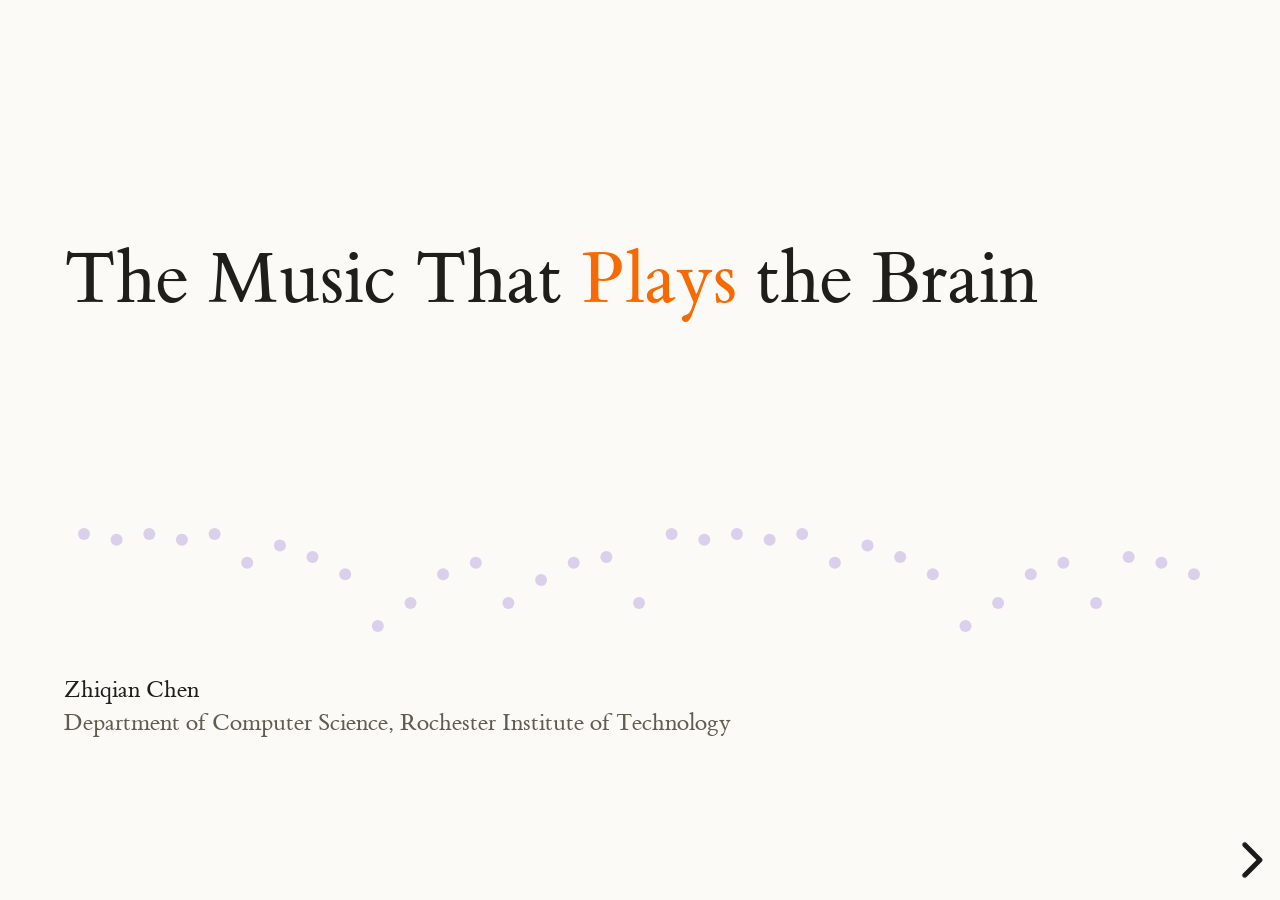
==== commit 3a4972d1: "Keynote v11: title as sent, full page interactive demo, MusicGen melody dial (chroma checked), stimu" ====
--- a/bibm26-keynote/index.html
+++ b/bibm26-keynote/index.html
@@ -11,11 +11,10 @@
 <div class="reveal"><div class="slides">
 
 <section data-sec="20" class="cover" data-background-color="#FBFAF7">
-  <h1>Music That <span>Plays</span> the Brain</h1>
-  <p class="sub">Generative AI turns songs into controllable brain stimuli</p>
+  <h1>The Music That <span>Plays</span> the Brain</h1>
   <svg class="cover-mel" viewBox="0 0 1150 120" width="1150" height="120"><circle cx="20.0" cy="14.0" r="6" fill="#7D55C7" style="animation-delay:0.00s"/><circle cx="52.6" cy="19.8" r="6" fill="#7D55C7" style="animation-delay:0.16s"/><circle cx="85.3" cy="14.0" r="6" fill="#7D55C7" style="animation-delay:0.32s"/><circle cx="117.9" cy="19.8" r="6" fill="#7D55C7" style="animation-delay:0.48s"/><circle cx="150.6" cy="14.0" r="6" fill="#7D55C7" style="animation-delay:0.64s"/><circle cx="183.2" cy="42.8" r="6" fill="#7D55C7" style="animation-delay:0.80s"/><circle cx="215.9" cy="25.5" r="6" fill="#7D55C7" style="animation-delay:0.96s"/><circle cx="248.5" cy="37.0" r="6" fill="#7D55C7" style="animation-delay:1.12s"/><circle cx="281.2" cy="54.2" r="6" fill="#7D55C7" style="animation-delay:1.28s"/><circle cx="313.8" cy="106.0" r="6" fill="#7D55C7" style="animation-delay:1.44s"/><circle cx="346.5" cy="83.0" r="6" fill="#7D55C7" style="animation-delay:1.60s"/><circle cx="379.1" cy="54.2" r="6" fill="#7D55C7" style="animation-delay:1.76s"/><circle cx="411.8" cy="42.8" r="6" fill="#7D55C7" style="animation-delay:1.92s"/><circle cx="444.4" cy="83.0" r="6" fill="#7D55C7" style="animation-delay:2.08s"/><circle cx="477.1" cy="60.0" r="6" fill="#7D55C7" style="animation-delay:2.24s"/><circle cx="509.7" cy="42.8" r="6" fill="#7D55C7" style="animation-delay:2.40s"/><circle cx="542.4" cy="37.0" r="6" fill="#7D55C7" style="animation-delay:2.56s"/><circle cx="575.0" cy="83.0" r="6" fill="#7D55C7" style="animation-delay:2.72s"/><circle cx="607.6" cy="14.0" r="6" fill="#7D55C7" style="animation-delay:2.88s"/><circle cx="640.3" cy="19.8" r="6" fill="#7D55C7" style="animation-delay:3.04s"/><circle cx="672.9" cy="14.0" r="6" fill="#7D55C7" style="animation-delay:3.20s"/><circle cx="705.6" cy="19.8" r="6" fill="#7D55C7" style="animation-delay:3.36s"/><circle cx="738.2" cy="14.0" r="6" fill="#7D55C7" style="animation-delay:3.52s"/><circle cx="770.9" cy="42.8" r="6" fill="#7D55C7" style="animation-delay:3.68s"/><circle cx="803.5" cy="25.5" r="6" fill="#7D55C7" style="animation-delay:3.84s"/><circle cx="836.2" cy="37.0" r="6" fill="#7D55C7" style="animation-delay:4.00s"/><circle cx="868.8" cy="54.2" r="6" fill="#7D55C7" style="animation-delay:4.16s"/><circle cx="901.5" cy="106.0" r="6" fill="#7D55C7" style="animation-delay:4.32s"/><circle cx="934.1" cy="83.0" r="6" fill="#7D55C7" style="animation-delay:4.48s"/><circle cx="966.8" cy="54.2" r="6" fill="#7D55C7" style="animation-delay:4.64s"/><circle cx="999.4" cy="42.8" r="6" fill="#7D55C7" style="animation-delay:4.80s"/><circle cx="1032.1" cy="83.0" r="6" fill="#7D55C7" style="animation-delay:4.96s"/><circle cx="1064.7" cy="37.0" r="6" fill="#7D55C7" style="animation-delay:5.12s"/><circle cx="1097.4" cy="42.8" r="6" fill="#7D55C7" style="animation-delay:5.28s"/><circle cx="1130.0" cy="54.2" r="6" fill="#7D55C7" style="animation-delay:5.44s"/></svg>
   <div class="who">Zhiqian Chen<br><span>Department of Computer Science, Rochester Institute of Technology</span></div>
-  <aside class="notes">[minute 0.0 of 29] Title confirmed by Zhiqian 2026-11-15: Music That Plays the Brain (no subtitle). The italic line is a tagline, not part of the title. The dots are the opening of Für Elise. Say nothing. Go straight to the sound.</aside>
+  <aside class="notes">[minute 0.0 of 30] Title as sent to the organizers: The Music That Plays the Brain (no subtitle). The dots are the opening of Für Elise. Say nothing. Go straight to the sound.</aside>
 </section>
 
 <section data-sec="60">
@@ -31,7 +30,7 @@
     </div>
   </div>
   <div class="ref"><a href="https://doi.org/10.1371/journal.pbio.3002176">Bellier et al., Music can be reconstructed from human auditory cortex activity using nonlinear decoding models, PLoS Biol 2023</a></div>
-  <aside class="notes">[minute 0.3 of 29] Cold open. Press play before saying anything: first what the patients heard, then what a decoder recovered from their cortex. Then: this is 2023, 29 people, one song. By the end of the talk I want you to imagine the reverse: music written for one brain.</aside>
+  <aside class="notes">[minute 0.3 of 30] Cold open. Press play before saying anything: first what the patients heard, then what a decoder recovered from their cortex. Then: this is 2023, 29 people, one song. By the end of the talk I want you to imagine the reverse: music written for one brain.</aside>
 </section>
 
 <section data-sec="75">
@@ -45,7 +44,7 @@
     </div>
   </div>
   <div class="ref"><a href="https://doi.org/10.1093/brain/awv135">Jacobsen et al., Why musical memory can be preserved in advanced Alzheimer's disease, Brain 2015</a></div>
-  <aside class="notes">[minute 1.3 of 29] A pattern families and care staff describe, and the reason Jacobsen 2015 asked why musical memory survives. Tell it as what care staff see, not as one named patient. The photo is a care home choir, not the person in the story. Ask: what if we could choose the song on purpose, and watch the brain answer? The photo returns on the last slide. Backup has the anatomy: the regions that hold long known music show the least atrophy in Alzheimer's (Jacobsen 2015).</aside>
+  <aside class="notes">[minute 1.3 of 30] A pattern families and care staff describe, and the reason Jacobsen 2015 asked why musical memory survives. Tell it as what care staff see, not as one named patient. The photo is a care home choir, not the person in the story. Ask: what if we could choose the song on purpose, and watch the brain answer? The photo returns on the last slide. Backup has the anatomy: the regions that hold long known music show the least atrophy in Alzheimer's (Jacobsen 2015).</aside>
 </section>
 
 <section data-sec="30">
@@ -58,7 +57,7 @@
   </div>
   <img class="photo" src="../shared/figs/photos/fur_elise_opening.png" style="width:640px;margin-top:6px;display:block">
   <p class="key" style="margin-top:12px">Same notes. Only the rule that picks each next note differs</p>
-  <aside class="notes">[minute 2.6 of 29] Play A then B, five seconds each. Ask the room which is Beethoven (B). A is a first order chain built from the same notes: each note depends only on the one before. The full knob comes in Act 5.</aside>
+  <aside class="notes">[minute 2.6 of 30] Play A then B, five seconds each. Ask the room which is Beethoven (B). A is a first order chain built from the same notes: each note depends only on the one before. The full knob comes in Act 5.</aside>
 </section>
 
 <section data-sec="45" data-sparse="1">
@@ -66,7 +65,7 @@
   <p class="thesis">Soon we will compose music for one brain, and <em>watch it answer</em>.</p>
   <p class="ink2" style="font-size:26px;margin-top:24px">Today: how close we are, the one thing missing, and what we can build together.</p>
   <p class="illus" style="margin-top:30px">Vision</p>
-  <aside class="notes">[minute 3.1 of 29] The bold claim of the talk, said slowly. To confirm with Zhiqian: the wording "soon" (no year on the slide). The missing thing is control of the stimulus, revealed in Act 4.</aside>
+  <aside class="notes">[minute 3.1 of 30] The bold claim of the talk, said slowly. To confirm with Zhiqian: the wording "soon" (no year on the slide). The missing thing is control of the stimulus, revealed in Act 4.</aside>
 </section>
 
 <section data-sparse="1" data-gate="off" data-sec="45">
@@ -77,14 +76,14 @@
     <li class="fragment">We cannot steer it yet, because natural music does not change on cue.</li>
     <li class="fragment thesis-item">Generative models begin to turn music into a dial.</li>
   </ol>
-  <aside class="notes">[minute 3.8 of 29] Read them slowly. Finding 3 is the thesis, stated fully only in Act 4. These three lines return as the contributions on the last slide.</aside>
+  <aside class="notes">[minute 3.8 of 30] Read them slowly. Finding 3 is the thesis, stated fully only in Act 4. These three lines return as the contributions on the last slide.</aside>
 </section>
 
 <section data-sec="60" data-auto-animate>
   <span class="mark">The map</span>
   <h2>Four ways the field studies music and the brain, and a missing fifth</h2>
   <svg class="fig map" viewBox="0 0 1152 470" data-id="fieldmap"><rect x="80" y="130" width="220" height="100" rx="3" fill="#DCD1EB"/><text x="100" y="174" font-size="28" fill="#1F1E1B" text-anchor="start" >Music</text><text x="100" y="204" font-size="18" fill="#5F5D50" text-anchor="start" >songs, scores, sound</text><rect x="660" y="130" width="220" height="100" rx="3" fill="#EFEBE5"/><text x="680" y="174" font-size="28" fill="#1F1E1B" text-anchor="start" >Brain</text><text x="680" y="204" font-size="18" fill="#5F5D50" text-anchor="start" >EEG, MEG, fMRI, ECoG</text><rect x="440" y="350" width="200" height="84" rx="3" fill="#EFEBE5"/><text x="460" y="394" font-size="28" fill="#1F1E1B" text-anchor="start" >Models</text><text x="460" y="424" font-size="18" fill="#5F5D50" text-anchor="start" >audio and music AI</text><rect x="960" y="130" width="170" height="100" rx="3" fill="#EFEBE5"/><text x="980" y="174" font-size="28" fill="#1F1E1B" text-anchor="start" >Patients</text><text x="980" y="204" font-size="18" fill="#5F5D50" text-anchor="start" >therapy outcomes</text><g><path d="M300,150 C420,60 560,60 660,140" fill="none" stroke="#ACA39A" stroke-width="1.5"/><path d="M660.0,140.0 L646.1,136.6 L653.6,127.2 z" fill="#ACA39A"/></g><text x="480" y="52" font-size="20" fill="#1F1E1B" text-anchor="middle" >1  Encode</text><text x="480" y="76" font-size="18" fill="#5F5D50" text-anchor="middle" >predict the brain from the music</text><g><path d="M660,210 C560,290 420,290 300,215" fill="none" stroke="#ACA39A" stroke-width="1.5"/><path d="M300.0,215.0 L314.2,216.8 L307.8,227.0 z" fill="#ACA39A"/></g><text x="480" y="300" font-size="20" fill="#1F1E1B" text-anchor="middle" >2  Decode</text><text x="480" y="324" font-size="18" fill="#5F5D50" text-anchor="middle" >play the music back from the brain</text><g><path d="M770,250 C770,360 730,392 650,392" fill="none" stroke="#ACA39A" stroke-width="1.5"/><path d="M650.0,392.0 L663.0,386.0 L663.0,398.0 z" fill="#ACA39A"/></g><text x="800" y="420" font-size="20" fill="#1F1E1B" text-anchor="start" >3  Compare</text><text x="800" y="444" font-size="18" fill="#5F5D50" text-anchor="start" >does a model resemble the brain?</text><g><path d="M880,180 L955,180" fill="none" stroke="#ACA39A" stroke-width="1.5"/><path d="M955.0,180.0 L942.0,186.0 L942.0,174.0 z" fill="#ACA39A"/></g><text x="960" y="270" font-size="20" fill="#1F1E1B" text-anchor="start" >4  Treat</text><text x="960" y="294" font-size="18" fill="#5F5D50" text-anchor="start" >does music help patients?</text><g><path d="M440,392 C260,392 190,330 190,240" fill="none" stroke="#ACA39A" stroke-width="1.5" stroke-dasharray="6 6"/><path d="M190.0,240.0 L196.0,253.0 L184.0,253.0 z" fill="#ACA39A"/></g><text x="40" y="440" font-size="20" fill="#1F1E1B" text-anchor="start" >5  Control</text><text x="40" y="464" font-size="18" fill="#5F5D50" text-anchor="start" >set the music, one knob at a time</text></svg>
-  <aside class="notes">[minute 4.6 of 29] Say in one line: EEG and MEG give the when, fMRI the where, intracranial both (backup slide). This map returns before every study. Arrows 1 and 2 are Act 2. Arrow 3 is Act 3. Arrow 4 is Act 4. Arrow 5, dashed, is the gap and Act 5.</aside>
+  <aside class="notes">[minute 4.6 of 30] Say in one line: EEG and MEG give the when, fMRI the where, intracranial both (backup slide). This map returns before every study. Arrows 1 and 2 are Act 2. Arrow 3 is Act 3. Arrow 4 is Act 4. Arrow 5, dashed, is the gap and Act 5.</aside>
 </section>
 
 <section data-sec="50">
@@ -113,7 +112,7 @@
     <div class="p"><div class="people"><figure><img src="../shared/figs/people/zatorre.jpg" alt="Robert Zatorre"><figcaption>Robert Zatorre<span>McGill, senior author</span></figcaption></figure></div></div>
   </div>
   <div class="ref"><a href="https://doi.org/10.1038/nn.2726">Salimpoor et al., Anatomically distinct dopamine release during anticipation and experience of peak emotion to music, Nat Neurosci 2011</a></div>
-  <aside class="notes">[minute 5.6 of 29] One line from the backup slide: music recruits motor, reward, memory and emotion systems at once (Koelsch 2014). PET gives the chemistry, fMRI the timing, same listeners, same music. Last line plants a seed: expectation is part of the reward, and a generator can shape expectation. Check against the paper before saying it: chills were confirmed with psychophysiological recordings (heart rate, respiration, skin conductance), a hook for the ECG and wearables people in the room.</aside>
+  <aside class="notes">[minute 5.6 of 30] One line from the backup slide: music recruits motor, reward, memory and emotion systems at once (Koelsch 2014). PET gives the chemistry, fMRI the timing, same listeners, same music. Last line plants a seed: expectation is part of the reward, and a generator can shape expectation. Check against the paper before saying it: chills were confirmed with psychophysiological recordings (heart rate, respiration, skin conductance), a hook for the ECG and wearables people in the room.</aside>
 </section>
 
 <section data-sec="35">
@@ -127,14 +126,14 @@
     </div>
   </div>
   <div class="ref"><a href="https://doi.org/10.3389/fneur.2022.940419">Ye et al., Front Neurol 2022</a></div>
-  <aside class="notes">[minute 6.4 of 29] Say: remember this one, it comes back in the clinic. Beat and meter show up in EEG as peaks at the beat frequency, even when the meter is only imagined (Nozaradan 2011, in Act 2). Plant for Act 4: the best understood music therapy is the one where the stimulus has a knob, the tempo.</aside>
+  <aside class="notes">[minute 6.4 of 30] Say: remember this one, it comes back in the clinic. Beat and meter show up in EEG as peaks at the beat frequency, even when the meter is only imagined (Nozaradan 2011, in Act 2). Plant for Act 4: the best understood music therapy is the one where the stimulus has a knob, the tempo.</aside>
 </section>
 
 <section data-sec="60">
   <span class="mark">2 What we can see · Running example</span>
   <h2>Your brain predicts every next note, and EEG can see the surprise</h2>
   <svg class="fig" viewBox="0 0 1152 420" data-id="fe"><circle cx="40" cy="40" r="7" fill="#7D55C7" data-id="fe0"/><text x="40" y="200" font-size="17" fill="#5F5D50" text-anchor="middle" >E5</text><circle cx="100" cy="47" r="7" fill="#7D55C7" data-id="fe1"/><text x="100" y="200" font-size="17" fill="#5F5D50" text-anchor="middle" >D&#9839;5</text><rect class="fragment" data-fragment-index="1" x="88" y="344.9" width="24" height="35.099999999999994" fill="#ACA39A"/><circle cx="160" cy="40" r="7" fill="#7D55C7" data-id="fe2"/><text x="160" y="200" font-size="17" fill="#5F5D50" text-anchor="middle" >E5</text><rect class="fragment" data-fragment-index="1" x="148" y="380.0" width="24" height="1.5" fill="#ACA39A"/><circle cx="220" cy="47" r="7" fill="#7D55C7" data-id="fe3"/><text x="220" y="200" font-size="17" fill="#5F5D50" text-anchor="middle" >D&#9839;5</text><rect class="fragment" data-fragment-index="1" x="208" y="344.9" width="24" height="35.099999999999994" fill="#ACA39A"/><circle cx="280" cy="40" r="7" fill="#7D55C7" data-id="fe4"/><text x="280" y="200" font-size="17" fill="#5F5D50" text-anchor="middle" >E5</text><rect class="fragment" data-fragment-index="1" x="268" y="380.0" width="24" height="1.5" fill="#ACA39A"/><circle cx="340" cy="75" r="7" fill="#7D55C7" data-id="fe5"/><text x="340" y="200" font-size="17" fill="#5F5D50" text-anchor="middle" >B4</text><rect class="fragment" data-fragment-index="1" x="328" y="284.9" width="24" height="95.1" fill="#ACA39A"/><circle cx="400" cy="54" r="7" fill="#7D55C7" data-id="fe6"/><text x="400" y="200" font-size="17" fill="#5F5D50" text-anchor="middle" >D5</text><rect class="fragment" data-fragment-index="1" x="388" y="284.9" width="24" height="95.1" fill="#ACA39A"/><circle cx="460" cy="68" r="7" fill="#7D55C7" data-id="fe7"/><text x="460" y="200" font-size="17" fill="#5F5D50" text-anchor="middle" >C5</text><rect class="fragment" data-fragment-index="1" x="448" y="380.0" width="24" height="1.5" fill="#ACA39A"/><circle cx="520" cy="89" r="7" fill="#7D55C7" data-id="fe8"/><text x="520" y="200" font-size="17" fill="#5F5D50" text-anchor="middle" >A4</text><rect class="fragment" data-fragment-index="1" x="508" y="320.0" width="24" height="60.0" fill="#ACA39A"/><circle cx="580" cy="152" r="7" fill="#7D55C7" data-id="fe9"/><text x="580" y="200" font-size="17" fill="#5F5D50" text-anchor="middle" >C4</text><rect class="fragment" data-fragment-index="1" x="568" y="320.0" width="24" height="60.0" fill="#ACA39A"/><circle cx="640" cy="124" r="7" fill="#7D55C7" data-id="fe10"/><text x="640" y="200" font-size="17" fill="#5F5D50" text-anchor="middle" >E4</text><rect class="fragment" data-fragment-index="1" x="628" y="380.0" width="24" height="1.5" fill="#ACA39A"/><circle cx="700" cy="89" r="7" fill="#7D55C7" data-id="fe11"/><text x="700" y="200" font-size="17" fill="#5F5D50" text-anchor="middle" >A4</text><rect class="fragment" data-fragment-index="1" x="688" y="300.68" width="24" height="79.32000000000001" fill="#ACA39A"/><circle cx="760" cy="75" r="7" fill="#7D55C7" data-id="fe12"/><text x="760" y="200" font-size="17" fill="#5F5D50" text-anchor="middle" >B4</text><rect class="fragment" data-fragment-index="1" x="748" y="320.0" width="24" height="60.0" fill="#ACA39A"/><circle cx="820" cy="124" r="7" fill="#7D55C7" data-id="fe13"/><text x="820" y="200" font-size="17" fill="#5F5D50" text-anchor="middle" >E4</text><rect class="fragment" data-fragment-index="1" x="808" y="284.9" width="24" height="95.1" fill="#ACA39A"/><circle cx="880" cy="96" r="7" fill="#7D55C7" data-id="fe14"/><text x="880" y="200" font-size="17" fill="#5F5D50" text-anchor="middle" >G&#9839;4</text><rect class="fragment" data-fragment-index="1" x="868" y="240.68" width="24" height="139.32" fill="#7D55C7"/><circle cx="940" cy="75" r="7" fill="#7D55C7" data-id="fe15"/><text x="940" y="200" font-size="17" fill="#5F5D50" text-anchor="middle" >B4</text><rect class="fragment" data-fragment-index="1" x="928" y="380.0" width="24" height="1.5" fill="#ACA39A"/><circle cx="1000" cy="68" r="7" fill="#7D55C7" data-id="fe16"/><text x="1000" y="200" font-size="17" fill="#5F5D50" text-anchor="middle" >C5</text><rect class="fragment" data-fragment-index="1" x="988" y="224.9" width="24" height="155.1" fill="#F76902"/><circle cx="1060" cy="124" r="7" fill="#7D55C7" data-id="fe17"/><text x="1060" y="200" font-size="17" fill="#5F5D50" text-anchor="middle" >E4</text><rect class="fragment" data-fragment-index="1" x="1048" y="260.0" width="24" height="120.0" fill="#7D55C7"/><line x1="20" y1="380" x2="1090" y2="380" stroke="#ACA39A"/><g class="fragment" data-fragment-index="1"><text x="20" y="236" font-size="19" fill="#5F5D50" text-anchor="start" >surprise of each note given the one before (bits)</text></g></svg>
-  <aside class="notes">[minute 7.0 of 29] Audience moment: play the first eight notes in your head or hum them, ask the room which note surprised them. Then reveal the bars. Our running example. Top: the first 18 notes, height is pitch. Fragment: surprise of each note given the previous one, counted on this excerpt. The E, D sharp trill is predictable. The turn to G sharp and the leaps are surprising, orange above 2 bits. Question for the room: does the brain track this curve?</aside>
+  <aside class="notes">[minute 7.0 of 30] Audience moment: play the first eight notes in your head or hum them, ask the room which note surprised them. Then reveal the bars. Our running example. Top: the first 18 notes, height is pitch. Fragment: surprise of each note given the previous one, counted on this excerpt. The E, D sharp trill is predictable. The turn to G sharp and the leaps are surprising, orange above 2 bits. Question for the room: does the brain track this curve?</aside>
 </section>
 
 <section data-sec="40">
@@ -148,7 +147,7 @@
     </div>
   </div>
   <div class="ref"><a href="https://doi.org/10.7554/eLife.51784">Di Liberto et al., eLife 2020</a></div>
-  <aside class="notes">[minute 8.0 of 29] Means read approximately from Fig 2A. The effect sits over central channels about 200 ms after each note and was confirmed with ECoG. Prediction correlations are small in absolute terms, this is normal for continuous EEG. The point is the reliable difference.</aside>
+  <aside class="notes">[minute 8.0 of 30] Means read approximately from Fig 2A. The effect sits over central channels about 200 ms after each note and was confirmed with ECoG. Prediction correlations are small in absolute terms, this is normal for continuous EEG. The point is the reliable difference.</aside>
 </section>
 
 <section data-sec="60">
@@ -163,7 +162,7 @@
     </div>
   </div>
   <div class="ref"><a href="https://doi.org/10.1523/JNEUROSCI.0411-11.2011">Nozaradan et al., Tagging the neuronal entrainment to beat and meter, J Neurosci 2011</a></div>
-  <aside class="notes">[minute 8.7 of 29] Audience moment. Play nothing, tap a steady beat on the lectern and ask the room to imagine it as a march: one two, one two. Then reveal: in EEG, listeners who imagine a march show a peak at half the beat frequency, a waltz at a third. The meter exists only in the brain. Nozaradan 2011, J Neurosci. Red: march imagery, green: waltz, blue: beat only.</aside>
+  <aside class="notes">[minute 8.7 of 30] Audience moment. Play nothing, tap a steady beat on the lectern and ask the room to imagine it as a march: one two, one two. Then reveal: in EEG, listeners who imagine a march show a peak at half the beat frequency, a waltz at a third. The meter exists only in the brain. Nozaradan 2011, J Neurosci. Red: march imagery, green: waltz, blue: beat only.</aside>
 </section>
 
 <section data-sec="60">
@@ -179,7 +178,7 @@
   <p class="tldr" style="margin-top:30px">Genre, instruments and mood carry over. Timing and tempo often do not.</p>
   <img src="../shared/figs/denk2023_fig1.png" data-evidence style="width:1000px;display:block;margin-top:14px">
   <div class="ref"><a href="https://doi.org/10.1038/s41467-025-66731-7">Denk, Takagi et al., Text to music generation models capture musical semantic representations in the human brain, Nat Commun 2025</a></div>
-  <aside class="notes">[minute 9.7 of 29] Audio: two of the authors' highlight pairs from the Brain2Music project page, manually selected as the best of 10. Play 5 s of each. The brain gives 128 numbers, MusicLM supplies the rest. Values read approximately from Fig 1a (MuLan identification, medians over 5 listeners). Five listeners, 540 clips. fMRI is mapped to a 128 number music embedding, MusicLM turns it into sound. Chance is 50 percent. Identification: is the generated clip closer to the true clip than to a random other clip, judged in the MuLan embedding space. 0.5 is chance. Green boxes, right group: generated by MusicLM. Remember the 128 numbers, they return in Act 3. MuLan is the space the decoder is trained to hit, so 85 percent there is the generous measure. In the low level w2v-BERT space it is about 66 percent. The 5 is the number of people scanned, not judges. The 85 percent is judged in the MuLan embedding the decoder aims at. In a low level audio space it is about 66 percent, against a ceiling of about 79 (backup has the bars).</aside>
+  <aside class="notes">[minute 9.7 of 30] Audio: two of the authors' highlight pairs from the Brain2Music project page, manually selected as the best of 10. Play 5 s of each. The brain gives 128 numbers, MusicLM supplies the rest. Values read approximately from Fig 1a (MuLan identification, medians over 5 listeners). Five listeners, 540 clips. fMRI is mapped to a 128 number music embedding, MusicLM turns it into sound. Chance is 50 percent. Identification: is the generated clip closer to the true clip than to a random other clip, judged in the MuLan embedding space. 0.5 is chance. Green boxes, right group: generated by MusicLM. Remember the 128 numbers, they return in Act 3. MuLan is the space the decoder is trained to hit, so 85 percent there is the generous measure. In the low level w2v-BERT space it is about 66 percent. The 5 is the number of people scanned, not judges. The 85 percent is judged in the MuLan embedding the decoder aims at. In a low level audio space it is about 66 percent, against a ceiling of about 79 (backup has the bars).</aside>
 </section>
 
 <section data-sec="55">
@@ -193,7 +192,7 @@
     </div>
   </div>
   <div class="ref"><a href="https://doi.org/10.1038/s41467-025-63961-7">Mischler, Li, Bickel, Mehta, Mesgarani, Nat Commun 2025</a></div>
-  <aside class="notes">[minute 10.7 of 29] Three electrode clusters: blue prefers early layers and sits in primary auditory cortex, yellow peaks in middle to late layers, magenta prefers late layers and sits farthest out. Bach pieces, 20 EEG listeners and 6 iEEG patients. The first time a generative music model, not a hand built feature set, is the encoding model. Expertise changes how strongly context is encoded. Curves redrawn approximately from Fig 3a: teal is the early layer cluster (blue in the brain image) near primary auditory cortex, purple the late layer cluster farthest out. A third, middle cluster (yellow in the paper) peaks in middle to late layers.</aside>
+  <aside class="notes">[minute 10.7 of 30] Three electrode clusters: blue prefers early layers and sits in primary auditory cortex, yellow peaks in middle to late layers, magenta prefers late layers and sits farthest out. Bach pieces, 20 EEG listeners and 6 iEEG patients. The first time a generative music model, not a hand built feature set, is the encoding model. Expertise changes how strongly context is encoded. Curves redrawn approximately from Fig 3a: teal is the early layer cluster (blue in the brain image) near primary auditory cortex, purple the late layer cluster farthest out. A third, middle cluster (yellow in the paper) peaks in middle to late layers.</aside>
 </section>
 
 <section data-sec="70">
@@ -207,14 +206,14 @@
     </div>
   </div>
   <div class="ref"><a href="https://openneuro.org/datasets/ds005876">OpenNeuro ds005876</a><span class="sep"></span>Chen, unpublished analysis</div>
-  <aside class="notes">[minute 11.6 of 29] Orange: notes one SD more surprising, gray: one SD less. 29 listeners in all, 14 to 21 per song. Clear when averaged over hundreds of notes. Not yet run: the group level control with an untrained model, and confirming which nuisance regressors are in the regression. Surprise for every note from MusicGen-large, EEG from an open dataset of people hearing familiar songs. Live demo: aquastar.github.io/music-to-brain/eeg-demo. Not yet tested against the untrained model at group level. Regression over all songs and all 29 listeners, separating overlapping note responses. Cluster permutation p = 0.0028, 11 frontocentral channels, 0.09 to 0.34 s, peak 0.16 s, a P2 like window. Scalp maps: extra response per one SD more surprise. If time allows, switch to the demo for 20 seconds: step to the next surprising note at quarter speed. Fallback is a screen recording. To confirm with Zhiqian: which nuisance regressors (envelope, onsets) the group regression includes. Scalp maps use teal for negative and purple for positive.</aside>
-</section>
-
-<section data-sec="90">
-  <span class="mark">2 We can read the musical brain · Demo</span>
-  <h2>Interactive: recorded public EEG, 19 listeners hearing this song</h2>
-  <div style="width:1152px;height:545px;overflow:hidden;border-bottom:1px solid #D7D2CB"><iframe class="embed" data-src="../eeg-demo/index.html" width="1440" height="680" style="transform:scale(0.78);transform-origin:0 0" title="EEG surprise demo"></iframe></div>
-  <aside class="notes">[minute 12.8 of 29] Say before stepping: averaged over hundreds of notes the effect is clear, a single note is too noisy to read. The surprising notes shown are picked by the model, not by me. Live demo, 60 to 90 s. Pick Home on the Range, quarter speed, press next surprising note. Point at the score, the model curve and the EEG bump in the shaded window. Fallback: the 20 s screen recording. Public dataset OpenNeuro ds005876. Fallback if the browser fails: shared/eeg_demo_fallback.webm (20 s screen recording, three surprising notes at quarter speed). Honest turn: tick "Control: random model" at the end. Per note an untrained model does as well (0.155 vs 0.083), which leads straight into the catch slide.</aside>
+  <aside class="notes">[minute 11.6 of 30] Orange: notes one SD more surprising, gray: one SD less. 29 listeners in all, 14 to 21 per song. Clear when averaged over hundreds of notes. Not yet run: the group level control with an untrained model, and confirming which nuisance regressors are in the regression. Surprise for every note from MusicGen-large, EEG from an open dataset of people hearing familiar songs. Live demo: aquastar.github.io/music-to-brain/eeg-demo. Not yet tested against the untrained model at group level. Regression over all songs and all 29 listeners, separating overlapping note responses. Cluster permutation p = 0.0028, 11 frontocentral channels, 0.09 to 0.34 s, peak 0.16 s, a P2 like window. Scalp maps: extra response per one SD more surprise. If time allows, switch to the demo for 20 seconds: step to the next surprising note at quarter speed. Fallback is a screen recording. To confirm with Zhiqian: which nuisance regressors (envelope, onsets) the group regression includes. Scalp maps use teal for negative and purple for positive.</aside>
+</section>
+
+<section data-sec="90" class="fullbleed" style="padding:18px 0 0 0 !important">
+  <div style="padding:0 64px"><span class="mark">2 We can read the musical brain · Interactive demo</span>
+  <h2 style="font-size:30px;margin:0 0 8px 0">Try it: step to the next surprising note and watch 19 listeners' EEG answer</h2></div>
+  <div style="width:1280px;height:618px;overflow:hidden"><iframe class="embed" data-src="../eeg-demo/index.html" width="1455" height="702" style="display:block;transform:scale(0.88);transform-origin:0 0" title="EEG surprise demo"></iframe></div>
+  <aside class="notes">[minute 12.8 of 30] Say before stepping: averaged over hundreds of notes the effect is clear, a single note is too noisy to read. The surprising notes shown are picked by the model, not by me. Live demo, 60 to 90 s. Pick Home on the Range, quarter speed, press next surprising note. Point at the score, the model curve and the EEG bump in the shaded window. Fallback: the 20 s screen recording. Public dataset OpenNeuro ds005876. Fallback if the browser fails: shared/eeg_demo_fallback.webm (20 s screen recording, three surprising notes at quarter speed). Honest turn: tick "Control: random model" at the end. Per note an untrained model does as well (0.155 vs 0.083), which leads straight into the catch slide.</aside>
 </section>
 
 <section data-sec="45">
@@ -233,7 +232,7 @@
     <g class="fragment" data-fragment-index="1"><text x="20" y="330" font-size="26" fill="#1F1E1B">The brain picks a direction. The prior fills in the music.</text></g>
   </g></svg>
   <div class="ref"><a href="https://doi.org/10.1038/s41467-025-66731-7">Denk, Takagi et al., Nat Commun 2025</a><span class="sep"></span><a href="https://arxiv.org/abs/2301.11325">Agostinelli et al. 2023</a></div>
-  <aside class="notes">[minute 14.2 of 29] MusicLM was trained on about 280 thousand hours of music. The brain supplies 128 numbers. Not a criticism of the paper, which says this itself. It is a criticism of reading reconstruction as understanding.</aside>
+  <aside class="notes">[minute 14.2 of 30] MusicLM was trained on about 280 thousand hours of music. The brain supplies 128 numbers. Not a criticism of the paper, which says this itself. It is a criticism of reading reconstruction as understanding.</aside>
 </section>
 
 <section data-sec="75">
@@ -241,7 +240,7 @@
   <h2>Past about eight notes, a better music model fits the brain worse</h2>
   <svg class="fig" viewBox="0 0 1000 480" style="width:1000px"><text x="0" y="50" font-size="21" fill="#1F1E1B" text-anchor="start" >fit to the brain</text><text x="0" y="74" font-size="18" fill="#5F5D50" text-anchor="start" >MEG, gain from surprise</text><line x1="150" y1="180" x2="960" y2="180" stroke="#ACA39A"/><polyline fill="none" stroke="#7D55C7" stroke-width="2.5" points="150.0,161.2 197.6,88.9 245.3,78.2 292.9,62.1 340.6,56.8 388.2,51.4 435.9,46.1 483.5,40.7 531.2,43.4 578.8,46.1 626.5,67.5 674.1,72.9 721.8,78.2 769.4,88.9 817.1,99.6 864.7,121.1 912.4,121.1 960.0,121.1"/><g data-accent="1"><circle cx="483.5" cy="40.7" r="8" fill="#F76902"/><text x="495.52941176470586" y="30.7142857142857" font-size="20" fill="#1F1E1B" text-anchor="start" >peak at 8 notes</text></g><text x="0" y="270" font-size="21" fill="#1F1E1B" text-anchor="start" >model at music</text><text x="0" y="294" font-size="18" fill="#5F5D50" text-anchor="start" >next note accuracy</text><line x1="150" y1="400" x2="960" y2="400" stroke="#ACA39A"/><polyline fill="none" stroke="#7C878E" stroke-width="2.5" points="150.0,385.8 197.6,363.2 245.3,354.7 292.9,346.2 340.6,340.6 388.2,337.7 435.9,334.9 483.5,332.1 531.2,334.9 578.8,329.2 626.5,320.8 674.1,292.5 721.8,292.5 769.4,295.3 817.1,289.6 864.7,264.2 912.4,261.3 960.0,261.3"/><text x="150.0" y="452" font-size="18" fill="#5F5D50" text-anchor="middle" >1</text><text x="340.5882352941177" y="452" font-size="18" fill="#5F5D50" text-anchor="middle" >5</text><text x="578.8235294117646" y="452" font-size="18" fill="#5F5D50" text-anchor="middle" >10</text><text x="626.4705882352941" y="452" font-size="18" fill="#5F5D50" text-anchor="middle" >25</text><text x="721.7647058823529" y="452" font-size="18" fill="#5F5D50" text-anchor="middle" >100</text><text x="960.0" y="452" font-size="18" fill="#5F5D50" text-anchor="middle" >400</text><text x="575.0" y="476" font-size="19" fill="#5F5D50" text-anchor="middle" >notes of context the model may use</text></svg>
   <div class="ref">Redrawn after <a href="https://doi.org/10.7554/eLife.80935">Kern et al., Cortical activity during naturalistic music listening reflects short range predictions based on long term experience, eLife 2022</a></div>
-  <aside class="notes">[minute 15.0 of 29] Guess moment first: ask the room whether a model that predicts music better should fit the brain better. Then show the curve. Values read approximately from Fig 3C. Top: how much the Music Transformer's surprise adds to MEG prediction, 35 listeners. Bottom: how well the same model predicts the next note. The model keeps improving with context, the fit to the brain peaks near eight notes and falls. A fit is a filter, not a mechanism.</aside>
+  <aside class="notes">[minute 15.0 of 30] Guess moment first: ask the room whether a model that predicts music better should fit the brain better. Then show the curve. Values read approximately from Fig 3C. Top: how much the Music Transformer's surprise adds to MEG prediction, 35 listeners. Bottom: how well the same model predicts the next note. The model keeps improving with context, the fit to the brain peaks near eight notes and falls. A fit is a filter, not a mechanism.</aside>
 </section>
 
 <section data-sec="60" data-sparse="1">
@@ -253,7 +252,7 @@
     <div><p class="big plain">Note by note</p><p class="ink2" style="font-size:22px">single notes: too noisy to read</p></div>
   </div>
   <p style="font-size:30px;margin-top:40px">We can see the musical brain. With recorded music, nobody can change one property and hold the rest.</p>
-  <aside class="notes">[minute 16.2 of 29] One honest slide. Bellier: one song. Brain2Music: 5 people. My per note check: MusicGen r = 0.083, untrained model 0.155, both inside 2000 shuffles. Also Kern 2022 (backup): past about eight notes a better music model fits the brain worse.</aside>
+  <aside class="notes">[minute 16.2 of 30] One honest slide. Bellier: one song. Brain2Music: 5 people. My per note check: MusicGen r = 0.083, untrained model 0.155, both inside 2000 shuffles. Also Kern 2022 (backup): past about eight notes a better music model fits the brain worse.</aside>
 </section>
 
 <section data-sec="50">
@@ -261,7 +260,7 @@
   <h2>In dementia, music lifts mood slightly, yet nobody can say which music or how much</h2>
   <svg class="fig" viewBox="0 0 1152 328"><line x1="566.6666666666666" y1="44" x2="566.6666666666666" y2="245" stroke="#ACA39A"/><text x="556.6666666666666" y="30" font-size="18" fill="#5F5D50" text-anchor="end" >music worse</text><text x="576.6666666666666" y="30" font-size="18" fill="#5F5D50" text-anchor="start" >music better</text><text x="900" y="30" font-size="18" fill="#5F5D50" text-anchor="start" >certainty</text><text x="0" y="88" font-size="23" fill="#1F1E1B" text-anchor="start" >Depressive symptoms</text><g data-accent="1"><line x1="581.3" y1="80" x2="720.7" y2="80" stroke="#F76902" stroke-width="2.5"/><circle cx="651.0" cy="80" r="8" fill="#F76902"/></g><text x="900" y="88" font-size="21" fill="#5F5D50" text-anchor="start" >moderate</text><text x="0" y="154" font-size="23" fill="#1F1E1B" text-anchor="start" >Agitation, aggression</text><g><line x1="504.3" y1="146" x2="665.7" y2="146" stroke="#7C878E" stroke-width="2.5"/><circle cx="585.0" cy="146" r="7" fill="#FBFAF7" stroke="#7C878E" stroke-width="2"/></g><text x="900" y="154" font-size="21" fill="#5F5D50" text-anchor="start" >moderate</text><text x="0" y="220" font-size="23" fill="#1F1E1B" text-anchor="start" >Cognition</text><g><line x1="559.3" y1="212" x2="717.0" y2="212" stroke="#7C878E" stroke-width="2.5"/><circle cx="636.3" cy="212" r="7" fill="#FBFAF7" stroke="#7C878E" stroke-width="2"/></g><text x="900" y="220" font-size="21" fill="#5F5D50" text-anchor="start" >low to very low</text><text x="0" y="314" font-size="21" fill="#5F5D50" text-anchor="start" >Filled: interval excludes zero (orange: moderate certainty). Four weeks after treatment, no clear effect.</text></svg>
   <div class="ref"><a href="https://doi.org/10.1002/14651858.CD003477.pub5">van der Steen et al., Music based therapeutic interventions for people with dementia, Cochrane 2025</a></div>
-  <aside class="notes">[minute 17.2 of 29] Music versus usual care at the end of treatment, standardized mean differences with 95 percent intervals. Depression SMD 0.23, moderate certainty. Behavior 0.31, low. Agitation 0.05, moderate certainty of no effect. Cognition 0.19, interval crosses zero, low to very low. This tempers Act 1: musical memory is preserved, but music therapy does not restore memory. Insomnia (Jespersen 2022): self rated sleep improves, objective sleep shows no clear gain.</aside>
+  <aside class="notes">[minute 17.2 of 30] Music versus usual care at the end of treatment, standardized mean differences with 95 percent intervals. Depression SMD 0.23, moderate certainty. Behavior 0.31, low. Agitation 0.05, moderate certainty of no effect. Cognition 0.19, interval crosses zero, low to very low. This tempers Act 1: musical memory is preserved, but music therapy does not restore memory. Insomnia (Jespersen 2022): self rated sleep improves, objective sleep shows no clear gain.</aside>
 </section>
 
 <section data-sec="50">
@@ -279,14 +278,14 @@
     </div>
   </div>
   <div class="ref"><a href="https://doi.org/10.1002/14651858.CD006787.pub3">Magee et al. 2017</a><span class="sep"></span><a href="https://doi.org/10.3389/fneur.2022.940419">Ye et al. 2022</a></div>
-  <aside class="notes">[minute 18.1 of 29] Room moment: play the click and ask everyone to tap their foot. That is the dose a gait therapist sets. Magee 2017: gait velocity +11.34 m per min (9 trials, 268 people, moderate), cadence +10.77 steps per min (7 trials, low). Ye 2022: in Parkinson's, stride length, velocity and UPDRS III improve across 18 RCTs, cadence does not. Payoff of the Act 1 plant. Magee 2017: +10.77 steps per minute after stroke, 7 trials, 223 people, low quality. Ye 2022: in Parkinson's, stride length, velocity and UPDRS III improve across 18 RCTs, no significant effect on cadence. The mechanism is clearest where the stimulus is a parameter. Say: a gait therapist sets the beat near the patient's own cadence, 72 is only an example.</aside>
+  <aside class="notes">[minute 18.1 of 30] Room moment: play the click and ask everyone to tap their foot. That is the dose a gait therapist sets. Magee 2017: gait velocity +11.34 m per min (9 trials, 268 people, moderate), cadence +10.77 steps per min (7 trials, low). Ye 2022: in Parkinson's, stride length, velocity and UPDRS III improve across 18 RCTs, cadence does not. Payoff of the Act 1 plant. Magee 2017: +10.77 steps per minute after stroke, 7 trials, 223 people, low quality. Ye 2022: in Parkinson's, stride length, velocity and UPDRS III improve across 18 RCTs, no significant effect on cadence. The mechanism is clearest where the stimulus is a parameter. Say: a gait therapist sets the beat near the patient's own cadence, 72 is only an example.</aside>
 </section>
 
 <section data-sec="30">
   <span class="mark">4 The clinic</span>
   <p class="thesis">The bottleneck is not the measurement.<br>It is the <em>stimulus</em>.</p>
   <p class="ink2" style="font-size:26px;margin-top:20px">My view. Short artificial sequences already have knobs. Whole pieces of real music did not, until now.</p>
-  <aside class="notes">[minute 18.9 of 29] The turn of the talk. One breath: we cannot vary real music one factor at a time, so research stays correlational and therapy stays unreportable. Every crack from Acts 2 and 3 is this one. Finding 3 from the forecast. The metronome slide just showed it: the one therapy with a set stimulus is the best understood.</aside>
+  <aside class="notes">[minute 18.9 of 30] The turn of the talk. One breath: we cannot vary real music one factor at a time, so research stays correlational and therapy stays unreportable. Every crack from Acts 2 and 3 is this one. Finding 3 from the forecast. The metronome slide just showed it: the one therapy with a set stimulus is the best understood.</aside>
 </section>
 
 <section data-sec="60">
@@ -294,14 +293,14 @@
   <h2>Where the stimulus had a knob, the brain moved. Generators bring that knob to whole pieces</h2>
   <svg class="fig" viewBox="0 0 1150 400" style="width:1150px"><text x="0" y="24" font-size="20" fill="#5F5D50" text-anchor="start" >who</text><text x="260" y="24" font-size="20" fill="#5F5D50" text-anchor="start" >what was turned</text><text x="640" y="24" font-size="20" fill="#5F5D50" text-anchor="start" >which knob</text><rect x="0" y="50" width="1150" height="70" rx="3" fill="#EFEBE5"/><text x="16" y="94" font-size="26" fill="#1F1E1B" text-anchor="start" >Koelsch 2000</text><text x="260" y="94" font-size="26" fill="#5F5D50" text-anchor="start" >one chord in a sequence</text><text x="640" y="94" font-size="26" fill="#5F5D50" text-anchor="start" >odd chord vs regular chord</text><rect x="0" y="136" width="1150" height="70" rx="3" fill="#EFEBE5"/><text x="16" y="180" font-size="26" fill="#1F1E1B" text-anchor="start" >Di Liberto 2020</text><text x="260" y="180" font-size="26" fill="#5F5D50" text-anchor="start" >the listener model</text><text x="640" y="180" font-size="26" fill="#5F5D50" text-anchor="start" >how many bars it remembers</text><rect x="0" y="222" width="1150" height="70" rx="3" fill="#EFEBE5"/><text x="16" y="266" font-size="26" fill="#1F1E1B" text-anchor="start" >Kern 2022</text><text x="260" y="266" font-size="26" fill="#5F5D50" text-anchor="start" >the music model</text><text x="640" y="266" font-size="26" fill="#5F5D50" text-anchor="start" >how many notes of context it sees</text><rect x="0" y="308" width="1150" height="70" rx="3" fill="#FAD6BA"/><text x="16" y="352" font-size="26" fill="#1F1E1B" text-anchor="start" >Generators</text><text x="260" y="352" font-size="26" fill="#1F1E1B" text-anchor="start" >the music itself</text><text x="640" y="352" font-size="26" fill="#1F1E1B" text-anchor="start" >chosen properties, whole pieces</text></svg>
   <div class="ref"><a href="https://doi.org/10.1162/089892900562183">Koelsch et al. 2000</a><span class="sep"></span><a href="https://doi.org/10.1016/j.cortex.2019.06.010">Quiroga-Martinez et al. 2019</a></div>
-  <aside class="notes">[minute 19.4 of 29] Payoff of the Di Liberto setup: memory length was a property of the listener model, here the music itself moves. Koelsch 2000: ERAN to irregular chords. Mismatch negativity to deviant notes is reduced in uncertain melodies (Quiroga-Martinez 2019, Cortex). Those designs use short artificial sequences. The new thing is naturalistic, parametric control at scale. Controlled stimuli complement natural listening.</aside>
+  <aside class="notes">[minute 19.4 of 30] Payoff of the Di Liberto setup: memory length was a property of the listener model, here the music itself moves. Koelsch 2000: ERAN to irregular chords. Mismatch negativity to deviant notes is reduced in uncertain melodies (Quiroga-Martinez 2019, Cortex). Those designs use short artificial sequences. The new thing is naturalistic, parametric control at scale. Controlled stimuli complement natural listening.</aside>
 </section>
 
 <section data-sec="25" data-auto-animate>
   <span class="mark">The map</span>
   <h2>Arrow 5: set the music, one knob at a time</h2>
   <svg class="fig map" viewBox="0 -40 1152 510" data-id="fieldmap"><text x="0" y="-12" font-size="24" fill="#5F5D50" text-anchor="start" >Now the stimulus becomes the variable.</text><rect x="80" y="130" width="220" height="100" rx="3" fill="#DCD1EB"/><text x="100" y="174" font-size="28" fill="#1F1E1B" text-anchor="start" >Music</text><text x="100" y="204" font-size="18" fill="#5F5D50" text-anchor="start" >songs, scores, sound</text><rect x="660" y="130" width="220" height="100" rx="3" fill="#EFEBE5"/><text x="680" y="174" font-size="28" fill="#1F1E1B" text-anchor="start" >Brain</text><text x="680" y="204" font-size="18" fill="#5F5D50" text-anchor="start" >EEG, MEG, fMRI, ECoG</text><rect x="440" y="350" width="200" height="84" rx="3" fill="#EFEBE5"/><text x="460" y="394" font-size="28" fill="#1F1E1B" text-anchor="start" >Models</text><text x="460" y="424" font-size="18" fill="#5F5D50" text-anchor="start" >audio and music AI</text><rect x="960" y="130" width="170" height="100" rx="3" fill="#EFEBE5"/><text x="980" y="174" font-size="28" fill="#1F1E1B" text-anchor="start" >Patients</text><text x="980" y="204" font-size="18" fill="#5F5D50" text-anchor="start" >therapy outcomes</text><g><path d="M300,150 C420,60 560,60 660,140" fill="none" stroke="#ACA39A" stroke-width="1.5"/><path d="M660.0,140.0 L646.1,136.6 L653.6,127.2 z" fill="#ACA39A"/></g><text x="480" y="52" font-size="20" fill="#5F5D50" text-anchor="middle" >1  Encode</text><text x="480" y="76" font-size="18" fill="#5F5D50" text-anchor="middle" >predict the brain from the music</text><g><path d="M660,210 C560,290 420,290 300,215" fill="none" stroke="#ACA39A" stroke-width="1.5"/><path d="M300.0,215.0 L314.2,216.8 L307.8,227.0 z" fill="#ACA39A"/></g><text x="480" y="300" font-size="20" fill="#5F5D50" text-anchor="middle" >2  Decode</text><text x="480" y="324" font-size="18" fill="#5F5D50" text-anchor="middle" >play the music back from the brain</text><g><path d="M770,250 C770,360 730,392 650,392" fill="none" stroke="#ACA39A" stroke-width="1.5"/><path d="M650.0,392.0 L663.0,386.0 L663.0,398.0 z" fill="#ACA39A"/></g><text x="800" y="420" font-size="20" fill="#5F5D50" text-anchor="start" >3  Compare</text><text x="800" y="444" font-size="18" fill="#5F5D50" text-anchor="start" >does a model resemble the brain?</text><g><path d="M880,180 L955,180" fill="none" stroke="#ACA39A" stroke-width="1.5"/><path d="M955.0,180.0 L942.0,186.0 L942.0,174.0 z" fill="#ACA39A"/></g><text x="960" y="270" font-size="20" fill="#5F5D50" text-anchor="start" >4  Treat</text><text x="960" y="294" font-size="18" fill="#5F5D50" text-anchor="start" >does music help patients?</text><g data-accent="1"><path d="M440,392 C260,392 190,330 190,240" fill="none" stroke="#F76902" stroke-width="2.5"/><path d="M190.0,240.0 L196.0,253.0 L184.0,253.0 z" fill="#F76902"/></g><text x="40" y="440" font-size="22" fill="#1F1E1B" text-anchor="start" font-weight="600">5  Control</text><text x="40" y="464" font-size="18" fill="#1F1E1B" text-anchor="start" >set the music, one knob at a time</text></svg>
-  <aside class="notes">[minute 20.4 of 29] The dashed arrow becomes solid. Models were used in arrows 2 and 3 to explain the brain. Here they are used to make the stimulus. Say: oddballs and odd chords already turned one knob on short sequences (Koelsch 2000, backup). A generator turns the whole piece.</aside>
+  <aside class="notes">[minute 20.4 of 30] The dashed arrow becomes solid. Models were used in arrows 2 and 3 to explain the brain. Here they are used to make the stimulus. Say: oddballs and odd chords already turned one knob on short sequences (Koelsch 2000, backup). A generator turns the whole piece.</aside>
 </section>
 
 <section data-sec="75">
@@ -317,7 +316,7 @@
     </div>
   </div>
   <div class="ref">Chen et al., Markov graph analysis, in preparation</div>
-  <aside class="notes">[minute 20.8 of 29] The graph is Für Elise: each note points to the notes that follow it. Order 0 shuffles, order 1 walks this graph, higher orders approach the piece. The order 1 sample was made with seed 29 by src/fur_elise.py. A controlling three steps: report the generator settings, compute surprise per stimulus with a listener model, include onsets, envelope and interval size as nuisance regressors. Backup: six traditions from one transition table. Intervals and contour change with order too, so surprise is computed per stimulus and onsets, envelope and interval size go in as nuisance regressors. Backup has the style vs copying result: higher orders copy longer spans from training, so stay at low order for new stimuli.</aside>
+  <aside class="notes">[minute 20.8 of 30] The graph is Für Elise: each note points to the notes that follow it. Order 0 shuffles, order 1 walks this graph, higher orders approach the piece. The order 1 sample was made with seed 29 by src/fur_elise.py. A controlling three steps: report the generator settings, compute surprise per stimulus with a listener model, include onsets, envelope and interval size as nuisance regressors. Backup: six traditions from one transition table. Intervals and contour change with order too, so surprise is computed per stimulus and onsets, envelope and interval size go in as nuisance regressors. Backup has the style vs copying result: higher orders copy longer spans from training, so stay at low order for new stimuli.</aside>
 </section>
 
 <section data-sec="75">
@@ -326,14 +325,28 @@
   <div class="audio-row"><button class="play" data-audio="../shared/audio/mg_tempo_slow.mp3">play</button><span>slow</span><button class="play" data-audio="../shared/audio/mg_tempo_medium.mp3">play</button><span>medium</span><button class="play" data-audio="../shared/audio/mg_tempo_fast.mp3">play</button><span>fast</span></div>
   <svg class="fig" viewBox="0 0 1150 360" style="width:1150px"><g><polyline fill="none" stroke="#7D55C7" stroke-width="1.6" points="260.0,60.7 264.5,62.4 268.9,71.1 273.4,71.4 277.9,71.4 282.3,74.3 286.8,72.3 291.3,76.3 295.7,73.2 300.2,70.7 304.7,77.7 309.1,78.9 313.6,78.0 318.1,79.6 322.5,83.8 327.0,84.5 331.5,84.1 335.9,63.9 340.4,59.6 344.9,61.1 349.3,63.0 353.8,63.7 358.3,66.8 362.7,69.3 367.2,69.8 371.7,71.2 376.1,71.1 380.6,76.6 385.1,79.5 389.5,80.5 394.0,79.3 398.5,78.1 402.9,77.8 407.4,79.8 411.9,82.4 416.3,82.7 420.8,85.2 425.3,81.9 429.7,84.0 434.2,84.8 438.7,87.2 443.1,88.2 447.6,55.3 452.1,50.7 456.5,52.9 461.0,54.3 465.5,59.5 469.9,63.7 474.4,67.9 478.9,69.5 483.4,70.3 487.8,72.0 492.3,73.6 496.8,74.8 501.2,78.5 505.7,71.6 510.2,70.0 514.6,73.3 519.1,75.4 523.6,77.2 528.0,81.0 532.5,81.9 537.0,81.4 541.4,83.4 545.9,85.2 550.4,86.1 554.8,87.5 559.3,91.5 563.8,70.4 568.2,69.2 572.7,66.8 577.2,71.0 581.6,69.3 586.1,70.8 590.6,68.8 595.0,70.2 599.5,73.5 604.0,74.2 608.4,73.5 612.9,76.1 617.4,81.2 621.8,82.4 626.3,83.4 630.8,79.5 635.2,84.5 639.7,86.6 644.2,85.5 648.6,86.3 653.1,85.1 657.6,86.0 662.0,87.0 666.5,90.1 671.0,92.0 675.4,71.8 679.9,47.9 684.4,47.1 688.8,52.5 693.3,58.9 697.8,60.1 702.2,64.5 706.7,68.8 711.2,67.1 715.6,71.7 720.1,77.4 724.6,77.9 729.0,79.1 733.5,79.3 738.0,80.6 742.4,84.6 746.9,84.5 751.4,82.8 755.8,84.0 760.3,87.3 764.8,85.0 769.2,85.4 773.7,86.1 778.2,85.7 782.6,87.7 787.1,90.3 791.6,58.0 796.0,48.9 800.5,44.8 805.0,64.2 809.4,62.8 813.9,64.3 818.4,67.2 822.8,70.0 827.3,72.9 831.8,73.6 836.2,73.8 840.7,75.7 845.2,81.9 849.6,84.7 854.1,80.8 858.6,81.1 863.0,86.4 867.5,87.9 872.0,89.0 876.4,77.7 880.9,53.1 885.4,53.7 889.8,58.2 894.3,62.4 898.8,67.3 903.2,66.8 907.7,55.5 912.2,59.5 916.6,62.1 921.1,59.5 925.6,57.1 930.1,61.4 934.5,68.0 939.0,74.0 943.5,69.7 947.9,72.3 952.4,75.3 956.9,81.2 961.3,74.0 965.8,57.6 970.3,63.3 974.7,67.9 979.2,72.1 983.7,77.7 988.1,82.4 992.6,77.9 997.1,80.8 1001.5,81.8 1006.0,83.3 1010.5,84.5 1014.9,86.2 1019.4,36.4 1023.9,30.0 1028.3,43.0 1032.8,49.7 1037.3,55.0 1041.7,57.3 1046.2,61.0 1050.7,66.2 1055.1,68.8 1059.6,71.2 1064.1,71.0 1068.5,73.7 1073.0,78.2 1077.5,73.5 1081.9,75.4 1086.4,78.3 1090.9,82.2 1095.3,81.5 1099.8,83.3 1104.3,82.3 1108.7,83.5 1113.2,81.7 1117.7,87.5 1122.1,91.2 1126.6,92.9 1131.1,72.4 1135.5,51.0 1140.0,43.9"/></g><text x="0" y="64" font-size="23" fill="#1F1E1B" text-anchor="start" >60 bpm asked</text><text x="0" y="92" font-size="19" fill="#5F5D50" text-anchor="start" >measured 59 bpm</text><g><polyline fill="none" stroke="#7D55C7" stroke-width="1.6" points="260.0,175.2 264.5,177.0 268.9,177.2 273.4,180.9 277.9,184.9 282.3,188.6 286.8,190.2 291.3,188.4 295.7,161.6 300.2,162.8 304.7,163.7 309.1,168.8 313.6,173.1 318.1,183.1 322.5,189.1 327.0,152.7 331.5,159.6 335.9,163.0 340.4,168.2 344.9,171.5 349.3,175.7 353.8,175.1 358.3,176.5 362.7,143.2 367.2,152.5 371.7,157.0 376.1,159.0 380.6,157.8 385.1,169.0 389.5,167.7 394.0,156.2 398.5,162.5 402.9,165.6 407.4,169.3 411.9,174.7 416.3,176.5 420.8,177.4 425.3,177.4 429.7,154.5 434.2,156.8 438.7,155.3 443.1,156.2 447.6,161.6 452.1,164.6 456.5,167.7 461.0,171.4 465.5,174.2 469.9,179.7 474.4,179.1 478.9,182.3 483.4,188.4 487.8,189.3 492.3,188.8 496.8,166.9 501.2,172.5 505.7,171.6 510.2,172.3 514.6,172.3 519.1,175.7 523.6,180.4 528.0,174.2 532.5,177.4 537.0,182.0 541.4,182.3 545.9,185.9 550.4,186.9 554.8,189.3 559.3,185.4 563.8,169.7 568.2,175.3 572.7,179.2 577.2,182.0 581.6,181.3 586.1,186.8 590.6,192.1 595.0,160.7 599.5,162.3 604.0,167.0 608.4,169.9 612.9,177.4 617.4,180.4 621.8,188.9 626.3,190.7 630.8,146.7 635.2,143.2 639.7,148.6 644.2,149.7 648.6,152.2 653.1,169.8 657.6,169.5 662.0,159.0 666.5,157.8 671.0,154.5 675.4,165.3 679.9,165.9 684.4,169.4 688.8,174.2 693.3,169.2 697.8,140.0 702.2,141.6 706.7,144.1 711.2,153.2 715.6,160.4 720.1,164.6 724.6,170.9 729.0,162.1 733.5,165.6 738.0,172.4 742.4,171.9 746.9,178.3 751.4,183.5 755.8,191.4 760.3,189.6 764.8,145.0 769.2,142.2 773.7,153.0 778.2,155.5 782.6,159.5 787.1,158.6 791.6,161.6 796.0,161.6 800.5,165.7 805.0,167.9 809.4,173.2 813.9,180.2 818.4,183.7 822.8,184.9 827.3,179.5 831.8,176.8 836.2,176.3 840.7,177.5 845.2,182.3 849.6,181.4 854.1,187.3 858.6,190.3 863.0,167.9 867.5,176.3 872.0,169.7 876.4,174.1 880.9,177.4 885.4,183.5 889.8,193.1 894.3,184.9 898.8,159.2 903.2,163.9 907.7,172.0 912.2,172.1 916.6,173.0 921.1,179.1 925.6,179.3 930.1,179.1 934.5,176.3 939.0,173.5 943.5,174.0 947.9,180.9 952.4,183.1 956.9,189.3 961.3,184.7 965.8,154.2 970.3,160.2 974.7,165.3 979.2,172.6 983.7,169.1 988.1,175.2 992.6,178.8 997.1,175.0 1001.5,179.6 1006.0,178.4 1010.5,184.9 1014.9,187.7 1019.4,186.1 1023.9,188.0 1028.3,184.8 1032.8,168.0 1037.3,170.2 1041.7,173.2 1046.2,176.7 1050.7,184.3 1055.1,187.2 1059.6,187.0 1064.1,172.6 1068.5,186.3 1073.0,186.4 1077.5,187.0 1081.9,185.6 1086.4,190.3 1090.9,194.3 1095.3,188.0 1099.8,172.6 1104.3,171.6 1108.7,177.4 1113.2,178.6 1117.7,179.4 1122.1,186.6 1126.6,189.3 1131.1,162.5 1135.5,171.4 1140.0,163.0"/></g><text x="0" y="174" font-size="23" fill="#1F1E1B" text-anchor="start" >100 bpm asked</text><text x="0" y="202" font-size="19" fill="#5F5D50" text-anchor="start" >measured 100 bpm</text><g data-accent="1"><polyline fill="none" stroke="#F76902" stroke-width="1.6" points="260.0,296.9 264.5,294.4 268.9,297.5 273.4,269.7 277.9,266.0 282.3,271.0 286.8,268.2 291.3,283.2 295.7,271.7 300.2,277.6 304.7,281.8 309.1,288.6 313.6,279.7 318.1,283.9 322.5,289.8 327.0,293.8 331.5,293.7 335.9,274.1 340.4,289.6 344.9,300.1 349.3,305.4 353.8,303.9 358.3,250.0 362.7,278.4 367.2,291.5 371.7,297.9 376.1,296.4 380.6,296.6 385.1,297.2 389.5,301.3 394.0,303.6 398.5,293.8 402.9,295.6 407.4,297.9 411.9,303.6 416.3,306.4 420.8,299.1 425.3,299.2 429.7,301.5 434.2,304.2 438.7,302.1 443.1,265.0 447.6,286.0 452.1,293.3 456.5,295.4 461.0,287.3 465.5,300.1 469.9,300.4 474.4,305.2 478.9,306.3 483.4,283.3 487.8,291.9 492.3,295.3 496.8,301.7 501.2,304.1 505.7,298.8 510.2,294.8 514.6,297.2 519.1,302.8 523.6,297.4 528.0,290.8 532.5,296.8 537.0,301.6 541.4,299.8 545.9,293.5 550.4,297.2 554.8,302.6 559.3,305.2 563.8,309.8 568.2,283.4 572.7,302.1 577.2,302.9 581.6,304.7 586.1,299.6 590.6,298.3 595.0,299.4 599.5,296.7 604.0,303.3 608.4,288.5 612.9,298.2 617.4,302.3 621.8,301.8 626.3,301.9 630.8,297.5 635.2,298.9 639.7,302.5 644.2,279.5 648.6,297.1 653.1,275.9 657.6,288.4 662.0,298.0 666.5,302.3 671.0,300.3 675.4,302.0 679.9,305.6 684.4,306.4 688.8,307.9 693.3,281.0 697.8,296.8 702.2,300.0 706.7,299.7 711.2,297.0 715.6,303.3 720.1,304.4 724.6,306.4 729.0,309.6 733.5,286.3 738.0,286.5 742.4,297.1 746.9,302.1 751.4,302.6 755.8,296.8 760.3,297.9 764.8,303.1 769.2,303.3 773.7,297.9 778.2,281.1 782.6,293.7 787.1,299.7 791.6,300.2 796.0,298.9 800.5,298.9 805.0,297.2 809.4,298.1 813.9,302.4 818.4,295.7 822.8,302.6 827.3,302.4 831.8,306.7 836.2,309.8 840.7,299.6 845.2,298.6 849.6,300.1 854.1,298.5 858.6,294.0 863.0,288.4 867.5,300.5 872.0,300.0 876.4,301.2 880.9,295.5 885.4,297.6 889.8,301.7 894.3,304.2 898.8,306.1 903.2,286.5 907.7,295.2 912.2,303.1 916.6,305.9 921.1,301.0 925.6,300.6 930.1,303.9 934.5,301.8 939.0,297.0 943.5,288.9 947.9,302.7 952.4,300.1 956.9,300.3 961.3,303.5 965.8,301.8 970.3,306.4 974.7,306.2 979.2,286.8 983.7,295.1 988.1,290.4 992.6,295.3 997.1,297.5 1001.5,302.6 1006.0,302.6 1010.5,300.4 1014.9,304.4 1019.4,303.0 1023.9,307.1 1028.3,274.6 1032.8,291.5 1037.3,296.7 1041.7,299.5 1046.2,298.9 1050.7,303.6 1055.1,305.2 1059.6,306.2 1064.1,307.8 1068.5,300.1 1073.0,292.8 1077.5,302.6 1081.9,305.2 1086.4,310.1 1090.9,300.8 1095.3,298.9 1099.8,304.2 1104.3,307.3 1108.7,307.8 1113.2,269.2 1117.7,291.2 1122.1,300.2 1126.6,301.9 1131.1,297.0 1135.5,307.3 1140.0,308.1"/></g><text x="0" y="284" font-size="23" fill="#1F1E1B" text-anchor="start" >160 bpm asked</text><text x="0" y="312" font-size="19" fill="#5F5D50" text-anchor="start" >measured 158 bpm</text><text x="260" y="356" font-size="18" fill="#5F5D50" text-anchor="start" >loudness over 8 seconds</text></svg>
   <div class="ref"><a href="https://arxiv.org/abs/2306.05284">Copet et al., Simple and controllable music generation (MusicGen), NeurIPS 2023</a></div>
-  <aside class="notes">[minute 22.1 of 29] Say: tempo is the easiest dial, a metronome can do it. Predictability and style are the harder dials, the next step of our work. Generated for this talk with MusicGen small on a laptop CPU: prompt "solo piano melody, calm and simple" plus the tempo words, seed 7. Tempo estimated from the loudness envelope: 59, 100 and 158 bpm. Tempo is the easy dial. Predictability and style need the steering work (backup slide), which is under review. Play each for five seconds. Say: in our own work under review, a style can be removed cleanly inside MusicGen, adding one does not work yet (backup slide). A one note memory already tells six musical traditions apart (backup). </aside>
+  <aside class="notes">[minute 22.1 of 30] Say: tempo is the easiest dial, a metronome can do it. Predictability and style are the harder dials, the next step of our work. Generated for this talk with MusicGen small on a laptop CPU: prompt "solo piano melody, calm and simple" plus the tempo words, seed 7. Tempo estimated from the loudness envelope: 59, 100 and 158 bpm. Tempo is the easy dial. Predictability and style need the steering work (backup slide), which is under review. Play each for five seconds. Say: in our own work under review, a style can be removed cleanly inside MusicGen, adding one does not work yet (backup slide). A one note memory already tells six musical traditions apart (backup). </aside>
+</section>
+
+<section data-sec="90">
+  <span class="mark">5 Music you can experiment on · A neural generator</span>
+  <h2>A neural generator plays the same three melodies as real music: shuffled, chained, Beethoven</h2>
+  <div class="audio-row"><button class="play" data-audio="../shared/audio/mgmel_fe_shuffled.mp3">play</button><span>order 0</span><button class="play" data-audio="../shared/audio/mgmel_fe_order1.mp3">play</button><span>order 1</span><button class="play" data-audio="../shared/audio/mgmel_fe_real.mp3">play</button><span>Beethoven</span></div>
+  <div style="display:flex;gap:30px;margin-top:6px"><svg viewBox="0 0 340 90" width="340" height="90" data-id="mm0" style="display:block"><circle cx="20.0" cy="17.9" r="5" fill="#7D55C7"/><circle cx="28.8" cy="17.9" r="5" fill="#7D55C7"/><circle cx="37.6" cy="21.8" r="5" fill="#7D55C7"/><circle cx="46.5" cy="60.5" r="5" fill="#7D55C7"/><circle cx="55.3" cy="60.5" r="5" fill="#7D55C7"/><circle cx="64.1" cy="29.5" r="5" fill="#7D55C7"/><circle cx="72.9" cy="29.5" r="5" fill="#7D55C7"/><circle cx="81.8" cy="14.0" r="5" fill="#7D55C7"/><circle cx="90.6" cy="29.5" r="5" fill="#7D55C7"/><circle cx="99.4" cy="17.9" r="5" fill="#7D55C7"/><circle cx="108.2" cy="41.1" r="5" fill="#7D55C7"/><circle cx="117.1" cy="33.4" r="5" fill="#7D55C7"/><circle cx="125.9" cy="14.0" r="5" fill="#7D55C7"/><circle cx="134.7" cy="17.9" r="5" fill="#7D55C7"/><circle cx="143.5" cy="41.1" r="5" fill="#7D55C7"/><circle cx="152.4" cy="33.4" r="5" fill="#7D55C7"/><circle cx="161.2" cy="41.1" r="5" fill="#7D55C7"/><circle cx="170.0" cy="76.0" r="5" fill="#7D55C7"/><circle cx="178.8" cy="45.0" r="5" fill="#7D55C7"/><circle cx="187.6" cy="14.0" r="5" fill="#7D55C7"/><circle cx="196.5" cy="60.5" r="5" fill="#7D55C7"/><circle cx="205.3" cy="33.4" r="5" fill="#7D55C7"/><circle cx="214.1" cy="33.4" r="5" fill="#7D55C7"/><circle cx="222.9" cy="60.5" r="5" fill="#7D55C7"/><circle cx="231.8" cy="14.0" r="5" fill="#7D55C7"/><circle cx="240.6" cy="60.5" r="5" fill="#7D55C7"/><circle cx="249.4" cy="14.0" r="5" fill="#7D55C7"/><circle cx="258.2" cy="41.1" r="5" fill="#7D55C7"/><circle cx="267.1" cy="41.1" r="5" fill="#7D55C7"/><circle cx="275.9" cy="14.0" r="5" fill="#7D55C7"/><circle cx="284.7" cy="76.0" r="5" fill="#7D55C7"/><circle cx="293.5" cy="33.4" r="5" fill="#7D55C7"/><circle cx="302.4" cy="21.8" r="5" fill="#7D55C7"/><circle cx="311.2" cy="29.5" r="5" fill="#7D55C7"/><circle cx="320.0" cy="33.4" r="5" fill="#7D55C7"/></svg><svg viewBox="0 0 340 90" width="340" height="90" data-id="mm1" style="display:block"><circle cx="20.0" cy="14.0" r="5" fill="#7D55C7"/><circle cx="28.8" cy="17.9" r="5" fill="#7D55C7"/><circle cx="37.6" cy="14.0" r="5" fill="#7D55C7"/><circle cx="46.5" cy="33.4" r="5" fill="#7D55C7"/><circle cx="55.3" cy="21.8" r="5" fill="#7D55C7"/><circle cx="64.1" cy="29.5" r="5" fill="#7D55C7"/><circle cx="72.9" cy="41.1" r="5" fill="#7D55C7"/><circle cx="81.8" cy="76.0" r="5" fill="#7D55C7"/><circle cx="90.6" cy="60.5" r="5" fill="#7D55C7"/><circle cx="99.4" cy="41.1" r="5" fill="#7D55C7"/><circle cx="108.2" cy="76.0" r="5" fill="#7D55C7"/><circle cx="117.1" cy="60.5" r="5" fill="#7D55C7"/><circle cx="125.9" cy="41.1" r="5" fill="#7D55C7"/><circle cx="134.7" cy="33.4" r="5" fill="#7D55C7"/><circle cx="143.5" cy="21.8" r="5" fill="#7D55C7"/><circle cx="152.4" cy="29.5" r="5" fill="#7D55C7"/><circle cx="161.2" cy="41.1" r="5" fill="#7D55C7"/><circle cx="170.0" cy="33.4" r="5" fill="#7D55C7"/><circle cx="178.8" cy="60.5" r="5" fill="#7D55C7"/><circle cx="187.6" cy="41.1" r="5" fill="#7D55C7"/><circle cx="196.5" cy="76.0" r="5" fill="#7D55C7"/><circle cx="205.3" cy="60.5" r="5" fill="#7D55C7"/><circle cx="214.1" cy="14.0" r="5" fill="#7D55C7"/><circle cx="222.9" cy="17.9" r="5" fill="#7D55C7"/><circle cx="231.8" cy="14.0" r="5" fill="#7D55C7"/><circle cx="240.6" cy="33.4" r="5" fill="#7D55C7"/><circle cx="249.4" cy="21.8" r="5" fill="#7D55C7"/><circle cx="258.2" cy="29.5" r="5" fill="#7D55C7"/><circle cx="267.1" cy="41.1" r="5" fill="#7D55C7"/><circle cx="275.9" cy="76.0" r="5" fill="#7D55C7"/><circle cx="284.7" cy="60.5" r="5" fill="#7D55C7"/><circle cx="293.5" cy="45.0" r="5" fill="#7D55C7"/><circle cx="302.4" cy="33.4" r="5" fill="#7D55C7"/><circle cx="311.2" cy="29.5" r="5" fill="#7D55C7"/><circle cx="320.0" cy="60.5" r="5" fill="#7D55C7"/></svg><svg viewBox="0 0 340 90" width="340" height="90" data-id="mm2" style="display:block"><circle cx="20.0" cy="14.0" r="5" fill="#7D55C7"/><circle cx="28.8" cy="17.9" r="5" fill="#7D55C7"/><circle cx="37.6" cy="14.0" r="5" fill="#7D55C7"/><circle cx="46.5" cy="17.9" r="5" fill="#7D55C7"/><circle cx="55.3" cy="14.0" r="5" fill="#7D55C7"/><circle cx="64.1" cy="33.4" r="5" fill="#7D55C7"/><circle cx="72.9" cy="21.8" r="5" fill="#7D55C7"/><circle cx="81.8" cy="29.5" r="5" fill="#7D55C7"/><circle cx="90.6" cy="41.1" r="5" fill="#7D55C7"/><circle cx="99.4" cy="76.0" r="5" fill="#7D55C7"/><circle cx="108.2" cy="60.5" r="5" fill="#7D55C7"/><circle cx="117.1" cy="41.1" r="5" fill="#7D55C7"/><circle cx="125.9" cy="33.4" r="5" fill="#7D55C7"/><circle cx="134.7" cy="60.5" r="5" fill="#7D55C7"/><circle cx="143.5" cy="45.0" r="5" fill="#7D55C7"/><circle cx="152.4" cy="33.4" r="5" fill="#7D55C7"/><circle cx="161.2" cy="29.5" r="5" fill="#7D55C7"/><circle cx="170.0" cy="60.5" r="5" fill="#7D55C7"/><circle cx="178.8" cy="14.0" r="5" fill="#7D55C7"/><circle cx="187.6" cy="17.9" r="5" fill="#7D55C7"/><circle cx="196.5" cy="14.0" r="5" fill="#7D55C7"/><circle cx="205.3" cy="17.9" r="5" fill="#7D55C7"/><circle cx="214.1" cy="14.0" r="5" fill="#7D55C7"/><circle cx="222.9" cy="33.4" r="5" fill="#7D55C7"/><circle cx="231.8" cy="21.8" r="5" fill="#7D55C7"/><circle cx="240.6" cy="29.5" r="5" fill="#7D55C7"/><circle cx="249.4" cy="41.1" r="5" fill="#7D55C7"/><circle cx="258.2" cy="76.0" r="5" fill="#7D55C7"/><circle cx="267.1" cy="60.5" r="5" fill="#7D55C7"/><circle cx="275.9" cy="41.1" r="5" fill="#7D55C7"/><circle cx="284.7" cy="33.4" r="5" fill="#7D55C7"/><circle cx="293.5" cy="60.5" r="5" fill="#7D55C7"/><circle cx="302.4" cy="29.5" r="5" fill="#7D55C7"/><circle cx="311.2" cy="33.4" r="5" fill="#7D55C7"/><circle cx="320.0" cy="41.1" r="5" fill="#7D55C7"/></svg></div>
+  <div class="cols" style="margin-top:16px">
+    <div><p class="big">0.54 to 0.60</p><p class="ink2" style="font-size:22px">how closely each clip follows its own melody (chroma correlation)</p></div>
+    <div><p class="big plain">0.14 to 0.22</p><p class="ink2" style="font-size:22px">the same clip against the other two melodies</p></div>
+  </div>
+  <p class="tldr" style="margin-top:28px">Same prompt, same seed. Only the melody we feed in changes, so predictability becomes a setting in real sounding music.</p>
+  <div class="ref"><a href="https://arxiv.org/abs/2306.05284">Copet et al., Simple and controllable music generation (MusicGen), NeurIPS 2023</a></div>
+  <aside class="notes">[minute 23.3 of 30] Generated for this talk with MusicGen melody on a laptop CPU: prompt "gentle solo piano, classical, warm room", seed 11, conditioned on the three Für Elise versions from the dial slide. Scripts: src/melody.py and src/gen.py. Play four seconds of each. This is the dial only a generator can turn: the predictability of the notes is set by the order, the generator makes it sound like music.</aside>
 </section>
 
 <section data-sec="40">
   <span class="mark">5 Music you can experiment on · Running example</span>
   <h2>Prediction: turn the dial, and the brain's surprise response follows</h2>
   <svg class="fig" viewBox="0 0 1000 440" style="width:1000px"><line x1="140" y1="270" x2="960" y2="270" stroke="#ACA39A"/><line x1="140" y1="270" x2="140" y2="40" stroke="#ACA39A"/><text x="128" y="60" font-size="20" fill="#5F5D50" text-anchor="end" >surprise</text><text x="128" y="84" font-size="20" fill="#5F5D50" text-anchor="end" >response</text><text x="156" y="46" font-size="17" fill="#5F5D50" text-anchor="start" letter-spacing="2">PREDICTION, NO DATA YET</text><g data-accent="1"><path d="M230,237.0 L230,237.0 L440,160.0 L650,94.0 L860,76.4" fill="none" stroke="#F76902" stroke-width="2.5" stroke-dasharray="7 6"/><circle cx="230" cy="237.0" r="8" fill="#FBFAF7" stroke="#F76902" stroke-width="2"/><circle cx="440" cy="160.0" r="8" fill="#FBFAF7" stroke="#F76902" stroke-width="2"/><circle cx="650" cy="94.0" r="8" fill="#FBFAF7" stroke="#F76902" stroke-width="2"/><circle cx="860" cy="76.4" r="8" fill="#FBFAF7" stroke="#F76902" stroke-width="2"/></g><text x="230" y="302" font-size="22" fill="#1F1E1B" text-anchor="middle" >order 0</text><circle cx="150.0" cy="325.7" r="3.2" fill="#7D55C7"/><circle cx="160.7" cy="325.7" r="3.2" fill="#7D55C7"/><circle cx="171.3" cy="329.4" r="3.2" fill="#7D55C7"/><circle cx="182.0" cy="366.2" r="3.2" fill="#7D55C7"/><circle cx="192.7" cy="366.2" r="3.2" fill="#7D55C7"/><circle cx="203.3" cy="336.7" r="3.2" fill="#7D55C7"/><circle cx="214.0" cy="336.7" r="3.2" fill="#7D55C7"/><circle cx="224.7" cy="322.0" r="3.2" fill="#7D55C7"/><circle cx="235.3" cy="336.7" r="3.2" fill="#7D55C7"/><circle cx="246.0" cy="325.7" r="3.2" fill="#7D55C7"/><circle cx="256.7" cy="347.8" r="3.2" fill="#7D55C7"/><circle cx="267.3" cy="340.4" r="3.2" fill="#7D55C7"/><circle cx="278.0" cy="322.0" r="3.2" fill="#7D55C7"/><circle cx="288.7" cy="325.7" r="3.2" fill="#7D55C7"/><circle cx="299.3" cy="347.8" r="3.2" fill="#7D55C7"/><circle cx="310.0" cy="340.4" r="3.2" fill="#7D55C7"/><text x="440" y="302" font-size="22" fill="#1F1E1B" text-anchor="middle" >order 1</text><circle cx="360.0" cy="322.0" r="3.2" fill="#7D55C7"/><circle cx="370.7" cy="325.7" r="3.2" fill="#7D55C7"/><circle cx="381.3" cy="322.0" r="3.2" fill="#7D55C7"/><circle cx="392.0" cy="340.4" r="3.2" fill="#7D55C7"/><circle cx="402.7" cy="329.4" r="3.2" fill="#7D55C7"/><circle cx="413.3" cy="336.7" r="3.2" fill="#7D55C7"/><circle cx="424.0" cy="347.8" r="3.2" fill="#7D55C7"/><circle cx="434.7" cy="380.9" r="3.2" fill="#7D55C7"/><circle cx="445.3" cy="366.2" r="3.2" fill="#7D55C7"/><circle cx="456.0" cy="347.8" r="3.2" fill="#7D55C7"/><circle cx="466.7" cy="380.9" r="3.2" fill="#7D55C7"/><circle cx="477.3" cy="366.2" r="3.2" fill="#7D55C7"/><circle cx="488.0" cy="347.8" r="3.2" fill="#7D55C7"/><circle cx="498.7" cy="340.4" r="3.2" fill="#7D55C7"/><circle cx="509.3" cy="329.4" r="3.2" fill="#7D55C7"/><circle cx="520.0" cy="336.7" r="3.2" fill="#7D55C7"/><text x="650" y="302" font-size="22" fill="#1F1E1B" text-anchor="middle" >order 4</text><circle cx="570.0" cy="322.0" r="3.2" fill="#7D55C7"/><circle cx="580.7" cy="325.7" r="3.2" fill="#7D55C7"/><circle cx="591.3" cy="322.0" r="3.2" fill="#7D55C7"/><circle cx="602.0" cy="325.7" r="3.2" fill="#7D55C7"/><circle cx="612.7" cy="322.0" r="3.2" fill="#7D55C7"/><circle cx="623.3" cy="340.4" r="3.2" fill="#7D55C7"/><circle cx="634.0" cy="329.4" r="3.2" fill="#7D55C7"/><circle cx="644.7" cy="336.7" r="3.2" fill="#7D55C7"/><circle cx="655.3" cy="347.8" r="3.2" fill="#7D55C7"/><circle cx="666.0" cy="380.9" r="3.2" fill="#7D55C7"/><circle cx="676.7" cy="366.2" r="3.2" fill="#7D55C7"/><circle cx="687.3" cy="347.8" r="3.2" fill="#7D55C7"/><circle cx="698.0" cy="340.4" r="3.2" fill="#7D55C7"/><circle cx="708.7" cy="366.2" r="3.2" fill="#7D55C7"/><circle cx="719.3" cy="336.7" r="3.2" fill="#7D55C7"/><circle cx="730.0" cy="340.4" r="3.2" fill="#7D55C7"/><text x="860" y="302" font-size="22" fill="#1F1E1B" text-anchor="middle" >the real piece</text><circle cx="780.0" cy="322.0" r="3.2" fill="#7D55C7"/><circle cx="790.7" cy="325.7" r="3.2" fill="#7D55C7"/><circle cx="801.3" cy="322.0" r="3.2" fill="#7D55C7"/><circle cx="812.0" cy="325.7" r="3.2" fill="#7D55C7"/><circle cx="822.7" cy="322.0" r="3.2" fill="#7D55C7"/><circle cx="833.3" cy="340.4" r="3.2" fill="#7D55C7"/><circle cx="844.0" cy="329.4" r="3.2" fill="#7D55C7"/><circle cx="854.7" cy="336.7" r="3.2" fill="#7D55C7"/><circle cx="865.3" cy="347.8" r="3.2" fill="#7D55C7"/><circle cx="876.0" cy="380.9" r="3.2" fill="#7D55C7"/><circle cx="886.7" cy="366.2" r="3.2" fill="#7D55C7"/><circle cx="897.3" cy="347.8" r="3.2" fill="#7D55C7"/><circle cx="908.0" cy="340.4" r="3.2" fill="#7D55C7"/><circle cx="918.7" cy="366.2" r="3.2" fill="#7D55C7"/><circle cx="929.3" cy="351.5" r="3.2" fill="#7D55C7"/><circle cx="940.0" cy="340.4" r="3.2" fill="#7D55C7"/></svg>
-  <aside class="notes">[minute 23.3 of 29] Surprise here comes from a listener model (as in Kern) computed on each stimulus, not from the generator. If the curve is flat after controlling intervals and onsets, surprise was a proxy for something else. Either outcome is informative.</aside>
+  <aside class="notes">[minute 24.8 of 30] Surprise here comes from a listener model (as in Kern) computed on each stimulus, not from the generator. If the curve is flat after controlling intervals and onsets, surprise was a proxy for something else. Either outcome is informative.</aside>
 </section>
 
 <section data-sec="55">
@@ -341,7 +354,7 @@
   <h2>Close the loop: the brain's response chooses the next bar of music <span class="status open">Vision</span></h2>
   <div class="audio-row"><button class="play" data-audio="../shared/audio/mg_adapt_mockup.mp3">play</button><span>mock up: the same piece moving through three settings, not yet driven by EEG</span></div>
   <svg class="fig" viewBox="0 0 1150 430" style="width:1150px"><rect x="0" y="40" width="300" height="110" rx="3" fill="#DCD1EB"/><text x="20" y="84" font-size="28" fill="#1F1E1B" text-anchor="start" >Generator</text><text x="20" y="116" font-size="19" fill="#5F5D50" text-anchor="start" >sets predictability, style, tempo</text><rect x="425" y="40" width="300" height="110" rx="3" fill="#EFEBE5"/><text x="445" y="84" font-size="28" fill="#1F1E1B" text-anchor="start" >Listener</text><text x="445" y="116" font-size="19" fill="#5F5D50" text-anchor="start" >hears this piece, now</text><rect x="850" y="40" width="300" height="110" rx="3" fill="#EFEBE5"/><text x="870" y="84" font-size="28" fill="#1F1E1B" text-anchor="start" >EEG</text><text x="870" y="116" font-size="19" fill="#5F5D50" text-anchor="start" >surprise response, 0.1 to 0.35 s</text><rect x="425" y="270" width="300" height="110" rx="3" fill="#EFEBE5"/><text x="445" y="314" font-size="28" fill="#1F1E1B" text-anchor="start" >Model of the brain</text><text x="445" y="346" font-size="19" fill="#5F5D50" text-anchor="start" >which setting to try next</text><path d="M305,95 L420,95" fill="none" stroke="#7C878E" stroke-width="1.5"/><path d="M420.0,95.0 L407.0,101.0 L407.0,89.0 z" fill="#7C878E"/><path d="M730,95 L845,95" fill="none" stroke="#7C878E" stroke-width="1.5"/><path d="M845.0,95.0 L832.0,101.0 L832.0,89.0 z" fill="#7C878E"/><path d="M1000,155 C1000,300 900,325 730,325" fill="none" stroke="#7C878E" stroke-width="1.5"/><path d="M730.0,325.0 L743.0,319.0 L743.0,331.0 z" fill="#7C878E"/><g data-accent="1"><path d="M420,325 C200,325 150,290 150,155" fill="none" stroke="#F76902" stroke-width="2.5"/><path d="M150.0,155.0 L156.0,168.0 L144.0,168.0 z" fill="#F76902"/></g><text x="190" y="372" font-size="22" fill="#1F1E1B" text-anchor="start" >the next bar adapts</text></svg>
-  <aside class="notes">[minute 24.0 of 29] The future picture. Each piece of the loop exists today: generators with settable properties, EEG surprise responses, models of the brain. What is missing is putting them in one loop, with the settings logged as the dose. Vision, not a result. Say: the hard part is reading the brain fast enough, single trials are noisy, so the loop will first work over whole phrases or sessions.</aside>
+  <aside class="notes">[minute 25.5 of 30] The future picture. Each piece of the loop exists today: generators with settable properties, EEG surprise responses, models of the brain. What is missing is putting them in one loop, with the settings logged as the dose. Vision, not a result. Say: the hard part is reading the brain fast enough, single trials are noisy, so the loop will first work over whole phrases or sessions.</aside>
 </section>
 
 <section data-sec="50">
@@ -355,7 +368,7 @@
       <p class="ink2" style="font-size:21px">The same dial can be read out with EEG, heart rate, skin conductance or sleep.</p>
     </div>
   </div>
-  <aside class="notes">[minute 24.9 of 29] Fictional example patient, a vision of reporting, not a treatment claim. The point: each line is a parameter we can set, log and repeat.</aside>
+  <aside class="notes">[minute 26.4 of 30] Fictional example patient, a vision of reporting, not a treatment claim. The point: each line is a parameter we can set, log and repeat.</aside>
 </section>
 
 <section data-sec="60">
@@ -363,7 +376,7 @@
   <h2>First step: one EEG study, four dial settings, 48 listeners <span class="status open">Planned</span></h2>
   <div style="margin-top:30px"><svg class="fig" viewBox="0 0 1150 316" style="width:1150px"><text x="0" y="24" font-size="20" fill="#5F5D50" text-anchor="start" >Stimuli: chains trained on a melody corpus, 20 s each, same timbre, settings logged</text><rect x="0" y="38" width="185" height="100" rx="3" fill="#EFEBE5"/><text x="12" y="64" font-size="21" fill="#1F1E1B" text-anchor="start" >order 0</text><circle cx="16.0" cy="80.4" r="3.2" fill="#7D55C7"/><circle cx="26.0" cy="80.4" r="3.2" fill="#7D55C7"/><circle cx="36.0" cy="82.8" r="3.2" fill="#7D55C7"/><circle cx="46.0" cy="107.1" r="3.2" fill="#7D55C7"/><circle cx="56.0" cy="107.1" r="3.2" fill="#7D55C7"/><circle cx="66.0" cy="87.7" r="3.2" fill="#7D55C7"/><circle cx="76.0" cy="87.7" r="3.2" fill="#7D55C7"/><circle cx="86.0" cy="78.0" r="3.2" fill="#7D55C7"/><circle cx="96.0" cy="87.7" r="3.2" fill="#7D55C7"/><circle cx="106.0" cy="80.4" r="3.2" fill="#7D55C7"/><circle cx="116.0" cy="94.9" r="3.2" fill="#7D55C7"/><circle cx="126.0" cy="90.1" r="3.2" fill="#7D55C7"/><circle cx="136.0" cy="78.0" r="3.2" fill="#7D55C7"/><circle cx="146.0" cy="80.4" r="3.2" fill="#7D55C7"/><circle cx="156.0" cy="94.9" r="3.2" fill="#7D55C7"/><circle cx="166.0" cy="90.1" r="3.2" fill="#7D55C7"/><rect x="200" y="38" width="185" height="100" rx="3" fill="#EFEBE5"/><text x="212" y="64" font-size="21" fill="#1F1E1B" text-anchor="start" >order 1</text><circle cx="216.0" cy="78.0" r="3.2" fill="#7D55C7"/><circle cx="226.0" cy="80.4" r="3.2" fill="#7D55C7"/><circle cx="236.0" cy="78.0" r="3.2" fill="#7D55C7"/><circle cx="246.0" cy="90.1" r="3.2" fill="#7D55C7"/><circle cx="256.0" cy="82.8" r="3.2" fill="#7D55C7"/><circle cx="266.0" cy="87.7" r="3.2" fill="#7D55C7"/><circle cx="276.0" cy="94.9" r="3.2" fill="#7D55C7"/><circle cx="286.0" cy="116.7" r="3.2" fill="#7D55C7"/><circle cx="296.0" cy="107.1" r="3.2" fill="#7D55C7"/><circle cx="306.0" cy="94.9" r="3.2" fill="#7D55C7"/><circle cx="316.0" cy="116.7" r="3.2" fill="#7D55C7"/><circle cx="326.0" cy="107.1" r="3.2" fill="#7D55C7"/><circle cx="336.0" cy="94.9" r="3.2" fill="#7D55C7"/><circle cx="346.0" cy="90.1" r="3.2" fill="#7D55C7"/><circle cx="356.0" cy="82.8" r="3.2" fill="#7D55C7"/><circle cx="366.0" cy="87.7" r="3.2" fill="#7D55C7"/><rect x="400" y="38" width="185" height="100" rx="3" fill="#EFEBE5"/><text x="412" y="64" font-size="21" fill="#1F1E1B" text-anchor="start" >order 4</text><circle cx="416.0" cy="78.0" r="3.2" fill="#7D55C7"/><circle cx="426.0" cy="80.4" r="3.2" fill="#7D55C7"/><circle cx="436.0" cy="78.0" r="3.2" fill="#7D55C7"/><circle cx="446.0" cy="80.4" r="3.2" fill="#7D55C7"/><circle cx="456.0" cy="78.0" r="3.2" fill="#7D55C7"/><circle cx="466.0" cy="90.1" r="3.2" fill="#7D55C7"/><circle cx="476.0" cy="82.8" r="3.2" fill="#7D55C7"/><circle cx="486.0" cy="87.7" r="3.2" fill="#7D55C7"/><circle cx="496.0" cy="94.9" r="3.2" fill="#7D55C7"/><circle cx="506.0" cy="116.7" r="3.2" fill="#7D55C7"/><circle cx="516.0" cy="107.1" r="3.2" fill="#7D55C7"/><circle cx="526.0" cy="94.9" r="3.2" fill="#7D55C7"/><circle cx="536.0" cy="90.1" r="3.2" fill="#7D55C7"/><circle cx="546.0" cy="107.1" r="3.2" fill="#7D55C7"/><circle cx="556.0" cy="87.7" r="3.2" fill="#7D55C7"/><circle cx="566.0" cy="90.1" r="3.2" fill="#7D55C7"/><rect x="600" y="38" width="185" height="100" rx="3" fill="#DCD1EB"/><text x="612" y="64" font-size="21" fill="#1F1E1B" text-anchor="start" >real, unfamiliar</text><text x="612" y="104" font-size="18" fill="#5F5D50" text-anchor="start" >held out melodies,</text><text x="612" y="126" font-size="18" fill="#5F5D50" text-anchor="start" >familiarity rated</text><path d="M810,88 L860,88" stroke="#7C878E" stroke-width="1.5"/><path d="M860,82 L870,88 L860,94 z" fill="#7C878E"/><rect x="880" y="38" width="270" height="100" rx="3" fill="#EFEBE5"/><text x="895" y="66" font-size="21" fill="#1F1E1B" text-anchor="start" >24 young, 24 older</text><text x="895" y="94" font-size="19" fill="#5F5D50" text-anchor="start" >hearing screened</text><text x="895" y="120" font-size="19" fill="#5F5D50" text-anchor="start" >64 channel EEG, 40 min</text><text x="0" y="186" font-size="19" fill="#5F5D50" text-anchor="start" >Outcome</text><text x="0" y="216" font-size="23" fill="#1F1E1B" text-anchor="start" >surprise gain in a TRF over envelope, onsets and interval size</text><text x="0" y="260" font-size="19" fill="#5F5D50" text-anchor="start" >Test and decision rule, set before recording</text><g data-accent="1"><text x="0" y="292" font-size="23" fill="#1F1E1B">a linear trend across order 0, 1, 4 in both groups</text><line x1="0" y1="302" x2="520" y2="302" stroke="#F76902" stroke-width="3"/></g></svg></div>
   <p class="cap" style="margin-top:14px">Planned design, group size to be fixed from the pilot</p>
-  <aside class="notes">[minute 25.8 of 29] Concrete enough for an EEG lab to say yes. The pilot (ds005876, 29 listeners) gives the effect window and size. Group size about 24 per group will be fixed from that pilot, not presented as a power result. Older adults first, because clinical evidence is weakest there, and hearing aid users later because compression changes the acoustic baseline. Group size about 24 per group, fixed from the pilot (my ds005876 analysis), not a power result. Year 2: the same protocol in a hearing loss or dementia cohort. One line from backup: what to measure is alignment that survives an acoustic baseline. To confirm with Zhiqian (options, not on the slide): hearing screening, a linear trend test across orders, z scoring surprise within condition, an attention probe, stimulus counts, the clinical population and outcome. To confirm with Zhiqian (all on the slide under Planned): corpus trained chains instead of Für Elise, unfamiliar held out real melodies with a familiarity rating, hearing screening, the linear trend test and decision rule. Option: also record heart rate and skin conductance for the ECG and wearables part of the room.</aside>
+  <aside class="notes">[minute 27.2 of 30] Concrete enough for an EEG lab to say yes. The pilot (ds005876, 29 listeners) gives the effect window and size. Group size about 24 per group will be fixed from that pilot, not presented as a power result. Older adults first, because clinical evidence is weakest there, and hearing aid users later because compression changes the acoustic baseline. Group size about 24 per group, fixed from the pilot (my ds005876 analysis), not a power result. Year 2: the same protocol in a hearing loss or dementia cohort. One line from backup: what to measure is alignment that survives an acoustic baseline. To confirm with Zhiqian (options, not on the slide): hearing screening, a linear trend test across orders, z scoring surprise within condition, an attention probe, stimulus counts, the clinical population and outcome. To confirm with Zhiqian (all on the slide under Planned): corpus trained chains instead of Für Elise, unfamiliar held out real melodies with a familiarity rating, hearing screening, the linear trend test and decision rule. Option: also record heart rate and skin conductance for the ECG and wearables part of the room.</aside>
 </section>
 
 <section data-sec="50">
@@ -375,7 +388,7 @@
     <figure><img class="ph" src="../shared/figs/photos/child_piano_lesson.jpg" alt="Child at the piano"><figcaption>Music tuned to a listener<span>hearing, age, taste</span></figcaption></figure>
   </div>
   <p class="ink2" style="font-size:21px;margin-top:10px">The same dial works for heart rate, skin conductance and sleep EEG.</p>
-  <aside class="notes">[minute 26.8 of 29] Three pictures to take home. Keep each to one sentence. All three are visions, the protocol on the next slide is the first step.</aside>
+  <aside class="notes">[minute 28.2 of 30] Three pictures to take home. Keep each to one sentence. All three are visions, the protocol on the next slide is the first step.</aside>
 </section>
 
 <section data-sec="60">
@@ -389,7 +402,7 @@
       <div style="display:flex;gap:18px;align-items:center;margin-top:16px"><img class="photo" src="../shared/figs/qr_stimuli.svg" style="width:150px;height:150px"><p class="ink2" style="font-size:20px;margin:0">the stimuli, their settings and the demo<br>aquastar.github.io/music-to-brain/stimuli</p></div>
     </div>
   </div>
-  <aside class="notes">[minute 27.6 of 29] Say the three findings aloud: music can be read from the brain and models predict it, it is still correlation and clinical certainty is low, generative models make the stimulus a variable. To confirm with Zhiqian: the partner request and the physiology option. Say the first step and what we bring: stimuli with logged settings, analysis code, the pilot window.</aside>
+  <aside class="notes">[minute 29.1 of 30] Say the three findings aloud: music can be read from the brain and models predict it, it is still correlation and clinical certainty is low, generative models make the stimulus a variable. To confirm with Zhiqian: the partner request and the physiology option. Say the first step and what we bring: stimuli with logged settings, analysis code, the pilot window.</aside>
 </section>
 
 <!-- ================= BACKUP -->
